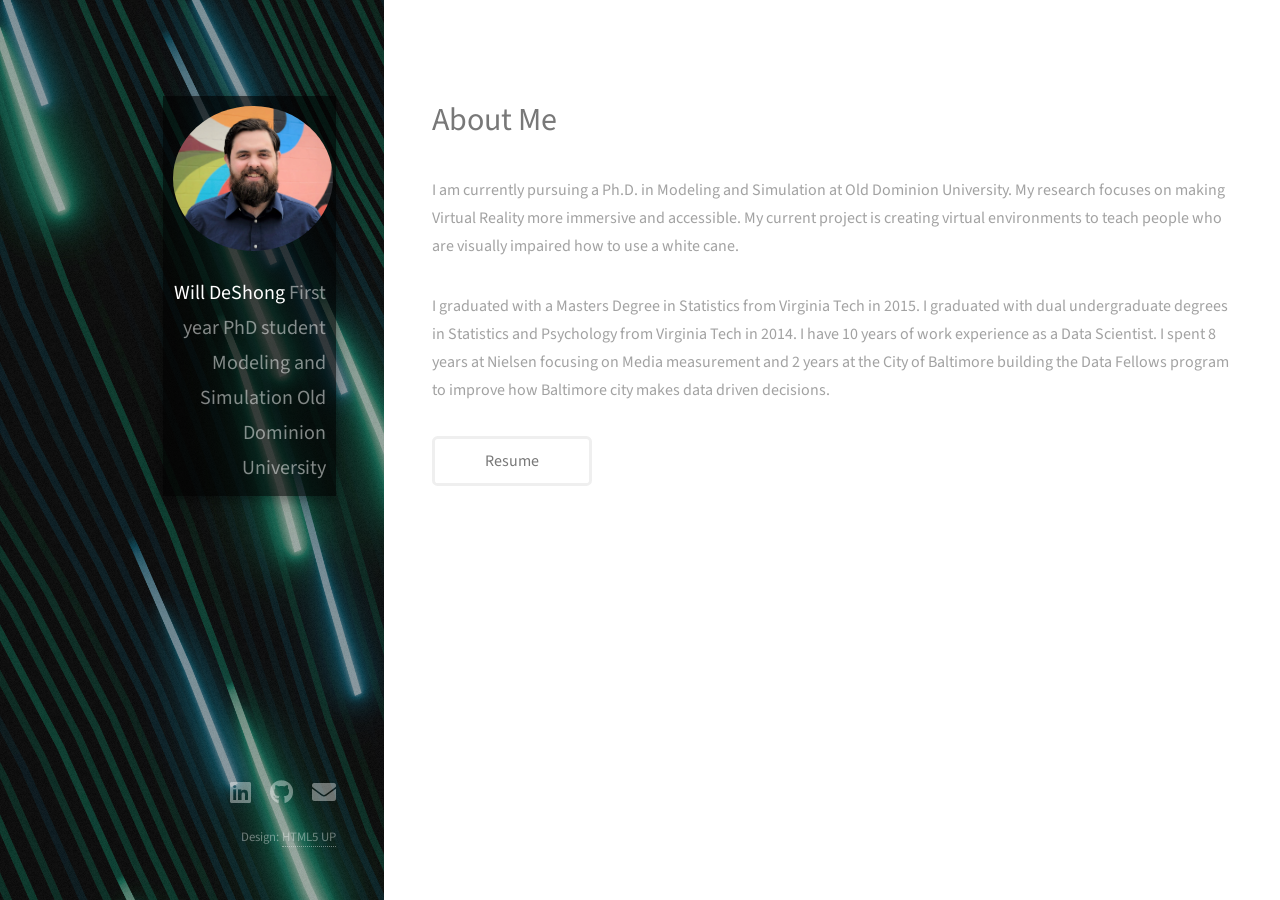
==== index.html @ 3a9fc695 "Add files via upload Initial commit" ====
<!DOCTYPE HTML>
<!--
	Strata by HTML5 UP
	html5up.net | @ajlkn
	Free for personal and commercial use under the CCA 3.0 license (html5up.net/license)
-->
<html>
	<head>
		<title>Will DeShong Portfolio</title>
		<meta charset="utf-8" />
		<meta name="viewport" content="width=device-width, initial-scale=1, user-scalable=no" />
		<link rel="stylesheet" href="assets/css/main.css" />
	</head>
	<body class="is-preload">

		<!-- Header -->
			<header id="header">
				<div class="shaded-text-container">
					<a href="#" class="image avatar"><img src="images/will_prof_pic.jpg" alt="" /></a>
					<h1><strong>Will DeShong</strong> <br /> 
						First year PhD student <br />
						Modeling and Simulation <br />
						Old Dominion University</h1>
				</div>
			</header>

		<!-- Main -->
			<div id="main">

				<!-- One -->
					<section id="one">
						<header class="major">
							<h2>About Me</h2>
						</header>
						<p>I am currently pursuing a Ph.D. in Modeling and Simulation at Old Dominion University. My research focuses on making Virtual Reality more immersive and accessible. My current project is creating virtual environments to teach people who are visually impaired how to use a white cane. </p>
						<p>I graduated with a Masters Degree in Statistics from Virginia Tech in 2015. I graduated with dual undergraduate degrees in Statistics and Psychology from Virginia Tech in 2014. I have 10 years of work experience as a Data Scientist. I spent 8 years at Nielsen focusing on Media measurement and 2 years at the City of Baltimore building the Data Fellows program to improve how Baltimore city makes data driven decisions.</p>
						<ul class="actions">
							<li><a href="#" class="button">Resume</a></li>
						</ul>
					</section>

				<!-- Two -->
					<!-- 
						<section id="two">
							<h2>Recent Work</h2>
							<div class="row">
								<article class="col-6 col-12-xsmall work-item">
									<a href="images/fulls/01.jpg" class="image fit thumb"><img src="images/thumbs/01.jpg" alt="" /></a>
									<h3>Magna sed consequat tempus</h3>
									<p>Lorem ipsum dolor sit amet nisl sed nullam feugiat.</p>
								</article>
								<article class="col-6 col-12-xsmall work-item">
									<a href="images/fulls/02.jpg" class="image fit thumb"><img src="images/thumbs/02.jpg" alt="" /></a>
									<h3>Ultricies lacinia interdum</h3>
									<p>Lorem ipsum dolor sit amet nisl sed nullam feugiat.</p>
								</article>
								<article class="col-6 col-12-xsmall work-item">
									<a href="images/fulls/03.jpg" class="image fit thumb"><img src="images/thumbs/03.jpg" alt="" /></a>
									<h3>Tortor metus commodo</h3>
									<p>Lorem ipsum dolor sit amet nisl sed nullam feugiat.</p>
								</article>
								<article class="col-6 col-12-xsmall work-item">
									<a href="images/fulls/04.jpg" class="image fit thumb"><img src="images/thumbs/04.jpg" alt="" /></a>
									<h3>Quam neque phasellus</h3>
									<p>Lorem ipsum dolor sit amet nisl sed nullam feugiat.</p>
								</article>
								<article class="col-6 col-12-xsmall work-item">
									<a href="images/fulls/05.jpg" class="image fit thumb"><img src="images/thumbs/05.jpg" alt="" /></a>
									<h3>Nunc enim commodo aliquet</h3>
									<p>Lorem ipsum dolor sit amet nisl sed nullam feugiat.</p>
								</article>
								<article class="col-6 col-12-xsmall work-item">
									<a href="images/fulls/06.jpg" class="image fit thumb"><img src="images/thumbs/06.jpg" alt="" /></a>
									<h3>Risus ornare lacinia</h3>
									<p>Lorem ipsum dolor sit amet nisl sed nullam feugiat.</p>
								</article>
							</div>
							<ul class="actions">
								<li><a href="#" class="button">Full Portfolio</a></li>
							</ul>
						</section>

					-->

				<!-- Four -->
				<!--
					<section id="four">
						<h2>Elements</h2>

						<section>
							<h4>Text</h4>
							<p>This is <b>bold</b> and this is <strong>strong</strong>. This is <i>italic</i> and this is <em>emphasized</em>.
							This is <sup>superscript</sup> text and this is <sub>subscript</sub> text.
							This is <u>underlined</u> and this is code: <code>for (;;) { ... }</code>. Finally, <a href="#">this is a link</a>.</p>
							<hr />
							<header>
								<h4>Heading with a Subtitle</h4>
								<p>Lorem ipsum dolor sit amet nullam id egestas urna aliquam</p>
							</header>
							<p>Nunc lacinia ante nunc ac lobortis. Interdum adipiscing gravida odio porttitor sem non mi integer non faucibus ornare mi ut ante amet placerat aliquet. Volutpat eu sed ante lacinia sapien lorem accumsan varius montes viverra nibh in adipiscing blandit tempus accumsan.</p>
							<header>
								<h5>Heading with a Subtitle</h5>
								<p>Lorem ipsum dolor sit amet nullam id egestas urna aliquam</p>
							</header>
							<p>Nunc lacinia ante nunc ac lobortis. Interdum adipiscing gravida odio porttitor sem non mi integer non faucibus ornare mi ut ante amet placerat aliquet. Volutpat eu sed ante lacinia sapien lorem accumsan varius montes viverra nibh in adipiscing blandit tempus accumsan.</p>
							<hr />
							<h2>Heading Level 2</h2>
							<h3>Heading Level 3</h3>
							<h4>Heading Level 4</h4>
							<h5>Heading Level 5</h5>
							<h6>Heading Level 6</h6>
							<hr />
							<h5>Blockquote</h5>
							<blockquote>Fringilla nisl. Donec accumsan interdum nisi, quis tincidunt felis sagittis eget tempus euismod. Vestibulum ante ipsum primis in faucibus vestibulum. Blandit adipiscing eu felis iaculis volutpat ac adipiscing accumsan faucibus. Vestibulum ante ipsum primis in faucibus lorem ipsum dolor sit amet nullam adipiscing eu felis.</blockquote>
							<h5>Preformatted</h5>
							<pre><code>i = 0;
							
while (!deck.isInOrder()) {
print 'Iteration ' + i;
deck.shuffle();
i++;
}

print 'It took ' + i + ' iterations to sort the deck.';</code></pre>
						</section>

						<section>
							<h4>Lists</h4>
							<div class="row">
								<div class="col-6 col-12-xsmall">
									<h5>Unordered</h5>
									<ul>
										<li>Dolor pulvinar etiam magna etiam.</li>
										<li>Sagittis adipiscing lorem eleifend.</li>
										<li>Felis enim feugiat dolore viverra.</li>
									</ul>
									<h5>Alternate</h5>
									<ul class="alt">
										<li>Dolor pulvinar etiam magna etiam.</li>
										<li>Sagittis adipiscing lorem eleifend.</li>
										<li>Felis enim feugiat dolore viverra.</li>
									</ul>
								</div>
								<div class="col-6 col-12-xsmall">
									<h5>Ordered</h5>
									<ol>
										<li>Dolor pulvinar etiam magna etiam.</li>
										<li>Etiam vel felis at lorem sed viverra.</li>
										<li>Felis enim feugiat dolore viverra.</li>
										<li>Dolor pulvinar etiam magna etiam.</li>
										<li>Etiam vel felis at lorem sed viverra.</li>
										<li>Felis enim feugiat dolore viverra.</li>
									</ol>
									<h5>Icons</h5>
									<ul class="icons">
										<li><a href="#" class="icon brands fa-twitter"><span class="label">Twitter</span></a></li>
										<li><a href="#" class="icon brands fa-facebook-f"><span class="label">Facebook</span></a></li>
										<li><a href="#" class="icon brands fa-instagram"><span class="label">Instagram</span></a></li>
										<li><a href="#" class="icon brands fa-github"><span class="label">Github</span></a></li>
										<li><a href="#" class="icon brands fa-dribbble"><span class="label">Dribbble</span></a></li>
										<li><a href="#" class="icon brands fa-tumblr"><span class="label">Tumblr</span></a></li>
									</ul>
								</div>
							</div>
							<h5>Actions</h5>
							<ul class="actions">
								<li><a href="#" class="button primary">Default</a></li>
								<li><a href="#" class="button">Default</a></li>
							</ul>
							<ul class="actions small">
								<li><a href="#" class="button primary small">Small</a></li>
								<li><a href="#" class="button small">Small</a></li>
							</ul>
							<div class="row">
								<div class="col-6 col-12-small">
									<ul class="actions stacked">
										<li><a href="#" class="button primary">Default</a></li>
										<li><a href="#" class="button">Default</a></li>
									</ul>
								</div>
								<div class="col-6 col-12-small">
									<ul class="actions stacked">
										<li><a href="#" class="button primary small">Small</a></li>
										<li><a href="#" class="button small">Small</a></li>
									</ul>
								</div>
								<div class="col-6 col-12-small">
									<ul class="actions stacked">
										<li><a href="#" class="button primary fit">Default</a></li>
										<li><a href="#" class="button fit">Default</a></li>
									</ul>
								</div>
								<div class="col-6 col-12-small">
									<ul class="actions stacked">
										<li><a href="#" class="button primary small fit">Small</a></li>
										<li><a href="#" class="button small fit">Small</a></li>
									</ul>
								</div>
							</div>
						</section>

						<section>
							<h4>Table</h4>
							<h5>Default</h5>
							<div class="table-wrapper">
								<table>
									<thead>
										<tr>
											<th>Name</th>
											<th>Description</th>
											<th>Price</th>
										</tr>
									</thead>
									<tbody>
										<tr>
											<td>Item One</td>
											<td>Ante turpis integer aliquet porttitor.</td>
											<td>29.99</td>
										</tr>
										<tr>
											<td>Item Two</td>
											<td>Vis ac commodo adipiscing arcu aliquet.</td>
											<td>19.99</td>
										</tr>
										<tr>
											<td>Item Three</td>
											<td> Morbi faucibus arcu accumsan lorem.</td>
											<td>29.99</td>
										</tr>
										<tr>
											<td>Item Four</td>
											<td>Vitae integer tempus condimentum.</td>
											<td>19.99</td>
										</tr>
										<tr>
											<td>Item Five</td>
											<td>Ante turpis integer aliquet porttitor.</td>
											<td>29.99</td>
										</tr>
									</tbody>
									<tfoot>
										<tr>
											<td colspan="2"></td>
											<td>100.00</td>
										</tr>
									</tfoot>
								</table>
							</div>

							<h5>Alternate</h5>
							<div class="table-wrapper">
								<table class="alt">
									<thead>
										<tr>
											<th>Name</th>
											<th>Description</th>
											<th>Price</th>
										</tr>
									</thead>
									<tbody>
										<tr>
											<td>Item One</td>
											<td>Ante turpis integer aliquet porttitor.</td>
											<td>29.99</td>
										</tr>
										<tr>
											<td>Item Two</td>
											<td>Vis ac commodo adipiscing arcu aliquet.</td>
											<td>19.99</td>
										</tr>
										<tr>
											<td>Item Three</td>
											<td> Morbi faucibus arcu accumsan lorem.</td>
											<td>29.99</td>
										</tr>
										<tr>
											<td>Item Four</td>
											<td>Vitae integer tempus condimentum.</td>
											<td>19.99</td>
										</tr>
										<tr>
											<td>Item Five</td>
											<td>Ante turpis integer aliquet porttitor.</td>
											<td>29.99</td>
										</tr>
									</tbody>
									<tfoot>
										<tr>
											<td colspan="2"></td>
											<td>100.00</td>
										</tr>
									</tfoot>
								</table>
							</div>
						</section>

						<section>
							<h4>Buttons</h4>
							<ul class="actions">
								<li><a href="#" class="button primary">Primary</a></li>
								<li><a href="#" class="button">Default</a></li>
							</ul>
							<ul class="actions">
								<li><a href="#" class="button large">Large</a></li>
								<li><a href="#" class="button">Default</a></li>
								<li><a href="#" class="button small">Small</a></li>
							</ul>
							<ul class="actions fit">
								<li><a href="#" class="button primary fit">Fit</a></li>
								<li><a href="#" class="button fit">Fit</a></li>
							</ul>
							<ul class="actions fit small">
								<li><a href="#" class="button primary fit small">Fit + Small</a></li>
								<li><a href="#" class="button fit small">Fit + Small</a></li>
							</ul>
							<ul class="actions">
								<li><a href="#" class="button primary icon solid fa-download">Icon</a></li>
								<li><a href="#" class="button icon solid fa-download">Icon</a></li>
							</ul>
							<ul class="actions">
								<li><span class="button primary disabled">Primary</span></li>
								<li><span class="button disabled">Default</span></li>
							</ul>
						</section>

						<section>
							<h4>Form</h4>
							<form method="post" action="#">
								<div class="row gtr-uniform gtr-50">
									<div class="col-6 col-12-xsmall">
										<input type="text" name="demo-name" id="demo-name" value="" placeholder="Name" />
									</div>
									<div class="col-6 col-12-xsmall">
										<input type="email" name="demo-email" id="demo-email" value="" placeholder="Email" />
									</div>
									<div class="col-12">
										<select name="demo-category" id="demo-category">
											<option value="">- Category -</option>
											<option value="1">Manufacturing</option>
											<option value="1">Shipping</option>
											<option value="1">Administration</option>
											<option value="1">Human Resources</option>
										</select>
									</div>
									<div class="col-4 col-12-small">
										<input type="radio" id="demo-priority-low" name="demo-priority" checked>
										<label for="demo-priority-low">Low Priority</label>
									</div>
									<div class="col-4 col-12-small">
										<input type="radio" id="demo-priority-normal" name="demo-priority">
										<label for="demo-priority-normal">Normal Priority</label>
									</div>
									<div class="col-4 col-12-small">
										<input type="radio" id="demo-priority-high" name="demo-priority">
										<label for="demo-priority-high">High Priority</label>
									</div>
									<div class="col-6 col-12-small">
										<input type="checkbox" id="demo-copy" name="demo-copy">
										<label for="demo-copy">Email me a copy of this message</label>
									</div>
									<div class="col-6 col-12-small">
										<input type="checkbox" id="demo-human" name="demo-human" checked>
										<label for="demo-human">I am a human and not a robot</label>
									</div>
									<div class="col-12">
										<textarea name="demo-message" id="demo-message" placeholder="Enter your message" rows="6"></textarea>
									</div>
									<div class="col-12">
										<ul class="actions">
											<li><input type="submit" value="Send Message" class="primary" /></li>
											<li><input type="reset" value="Reset" /></li>
										</ul>
									</div>
								</div>
							</form>
						</section>

						<section>
							<h4>Image</h4>
							<h5>Fit</h5>
							<div class="box alt">
								<div class="row gtr-50 gtr-uniform">
									<div class="col-12"><span class="image fit"><img src="images/fulls/05.jpg" alt="" /></span></div>
									<div class="col-4"><span class="image fit"><img src="images/thumbs/01.jpg" alt="" /></span></div>
									<div class="col-4"><span class="image fit"><img src="images/thumbs/02.jpg" alt="" /></span></div>
									<div class="col-4"><span class="image fit"><img src="images/thumbs/03.jpg" alt="" /></span></div>
									<div class="col-4"><span class="image fit"><img src="images/thumbs/04.jpg" alt="" /></span></div>
									<div class="col-4"><span class="image fit"><img src="images/thumbs/05.jpg" alt="" /></span></div>
									<div class="col-4"><span class="image fit"><img src="images/thumbs/06.jpg" alt="" /></span></div>
									<div class="col-4"><span class="image fit"><img src="images/thumbs/03.jpg" alt="" /></span></div>
									<div class="col-4"><span class="image fit"><img src="images/thumbs/02.jpg" alt="" /></span></div>
									<div class="col-4"><span class="image fit"><img src="images/thumbs/01.jpg" alt="" /></span></div>
								</div>
							</div>
							<h5>Left &amp; Right</h5>
							<p><span class="image left"><img src="images/avatar.jpg" alt="" /></span>Fringilla nisl. Donec accumsan interdum nisi, quis tincidunt felis sagittis eget. tempus euismod. Vestibulum ante ipsum primis in faucibus vestibulum. Blandit adipiscing eu felis iaculis volutpat ac adipiscing accumsan eu faucibus. Integer ac pellentesque praesent tincidunt felis sagittis eget. tempus euismod. Vestibulum ante ipsum primis in faucibus vestibulum. Blandit adipiscing eu felis iaculis volutpat ac adipiscing accumsan eu faucibus. Integer ac pellentesque praesent. Donec accumsan interdum nisi, quis tincidunt felis sagittis eget. tempus euismod. Vestibulum ante ipsum primis in faucibus vestibulum. Blandit adipiscing eu felis iaculis volutpat ac adipiscing accumsan eu faucibus. Integer ac pellentesque praesent tincidunt felis sagittis eget. tempus euismod. Vestibulum ante ipsum primis in faucibus vestibulum. Blandit adipiscing eu felis iaculis volutpat ac adipiscing accumsan eu faucibus. Integer ac pellentesque praesent.</p>
							<p><span class="image right"><img src="images/avatar.jpg" alt="" /></span>Fringilla nisl. Donec accumsan interdum nisi, quis tincidunt felis sagittis eget. tempus euismod. Vestibulum ante ipsum primis in faucibus vestibulum. Blandit adipiscing eu felis iaculis volutpat ac adipiscing accumsan eu faucibus. Integer ac pellentesque praesent tincidunt felis sagittis eget. tempus euismod. Vestibulum ante ipsum primis in faucibus vestibulum. Blandit adipiscing eu felis iaculis volutpat ac adipiscing accumsan eu faucibus. Integer ac pellentesque praesent. Donec accumsan interdum nisi, quis tincidunt felis sagittis eget. tempus euismod. Vestibulum ante ipsum primis in faucibus vestibulum. Blandit adipiscing eu felis iaculis volutpat ac adipiscing accumsan eu faucibus. Integer ac pellentesque praesent tincidunt felis sagittis eget. tempus euismod. Vestibulum ante ipsum primis in faucibus vestibulum. Blandit adipiscing eu felis iaculis volutpat ac adipiscing accumsan eu faucibus. Integer ac pellentesque praesent.</p>
						</section>

					</section>
				-->

			</div>

		<!-- Footer -->
			<footer id="footer">
				<div class="inner">
					<ul class="icons">
						<li><a href="https://www.linkedin.com/in/wdeshong/" class="icon brands fa-linkedin"><span class="label">Twitter</span></a></li>
						<li><a href="https://github.com/wdeshong522" class="icon brands fa-github"><span class="label">Github</span></a></li>
						<li><a href="mailto:wdesh001@odu.edu" class="icon solid fa-envelope"><span class="label">Email</span></a></li>
					</ul>
					<ul class="copyright">
						<li>Design: <a href="http://html5up.net">HTML5 UP</a></li>
					</ul>
				</div>
			</footer>

		<!-- Scripts -->
			<script src="assets/js/jquery.min.js"></script>
			<script src="assets/js/jquery.poptrox.min.js"></script>
			<script src="assets/js/browser.min.js"></script>
			<script src="assets/js/breakpoints.min.js"></script>
			<script src="assets/js/util.js"></script>
			<script src="assets/js/main.js"></script>

	</body>
</html>
---- assets/css/main.css ----
@import url("fontawesome-all.min.css");
@import url("https://fonts.googleapis.com/css?family=Source+Sans+Pro:400,400italic");

/*
	Strata by HTML5 UP
	html5up.net | @ajlkn
	Free for personal and commercial use under the CCA 3.0 license (html5up.net/license)
*/

html, body, div, span, applet, object,
iframe, h1, h2, h3, h4, h5, h6, p, blockquote,
pre, a, abbr, acronym, address, big, cite,
code, del, dfn, em, img, ins, kbd, q, s, samp,
small, strike, strong, sub, sup, tt, var, b,
u, i, center, dl, dt, dd, ol, ul, li, fieldset,
form, label, legend, table, caption, tbody,
tfoot, thead, tr, th, td, article, aside,
canvas, details, embed, figure, figcaption,
footer, header, hgroup, menu, nav, output, ruby,
section, summary, time, mark, audio, video {
	margin: 0;
	padding: 0;
	border: 0;
	font-size: 100%;
	font: inherit;
	vertical-align: baseline;}

article, aside, details, figcaption, figure,
footer, header, hgroup, menu, nav, section {
	display: block;}

body {
	line-height: 1;
}

ol, ul {
	list-style: none;
}

blockquote, q {
	quotes: none;
}

	blockquote:before, blockquote:after, q:before, q:after {
		content: '';
		content: none;
	}

table {
	border-collapse: collapse;
	border-spacing: 0;
}

body {
	-webkit-text-size-adjust: none;
}

mark {
	background-color: transparent;
	color: inherit;
}

input::-moz-focus-inner {
	border: 0;
	padding: 0;
}

input, select, textarea {
	-moz-appearance: none;
	-webkit-appearance: none;
	-ms-appearance: none;
	appearance: none;
}

/* Basic */

	html {
		box-sizing: border-box;
	}

	*, *:before, *:after {
		box-sizing: inherit;
	}

	body {
		background: #fff;
	}

		body.is-preload *, body.is-preload *:before, body.is-preload *:after {
			-moz-animation: none !important;
			-webkit-animation: none !important;
			-ms-animation: none !important;
			animation: none !important;
			-moz-transition: none !important;
			-webkit-transition: none !important;
			-ms-transition: none !important;
			transition: none !important;
		}

	body, input, select, textarea {
		color: #a2a2a2;
		font-family: "Source Sans Pro", Helvetica, sans-serif;
		font-size: 16pt;
		font-weight: 400;
		line-height: 1.75em;
	}

	a {
		-moz-transition: color 0.2s ease-in-out, border-color 0.2s ease-in-out;
		-webkit-transition: color 0.2s ease-in-out, border-color 0.2s ease-in-out;
		-ms-transition: color 0.2s ease-in-out, border-color 0.2s ease-in-out;
		transition: color 0.2s ease-in-out, border-color 0.2s ease-in-out;
		border-bottom: dotted 1px;
		color: #49bf9d;
		text-decoration: none;
	}

		a:hover {
			border-bottom-color: transparent;
			color: #49bf9d !important;
			text-decoration: none;
		}

	strong, b {
		color: #787878;
		font-weight: 400;
	}

	em, i {
		font-style: italic;
	}

	p {
		margin: 0 0 2em 0;
	}

	h1, h2, h3, h4, h5, h6 {
		color: #787878;
		font-weight: 400;
		line-height: 1em;
		margin: 0 0 1em 0;
	}

		h1 a, h2 a, h3 a, h4 a, h5 a, h6 a {
			color: inherit;
			text-decoration: none;
		}

	h1 {
		font-size: 2em;
		line-height: 1.5em;
	}

	h2 {
		font-size: 1.5em;
		line-height: 1.5em;
	}

	h3 {
		font-size: 1.25em;
		line-height: 1.5em;
	}

	h4 {
		font-size: 1.1em;
		line-height: 1.5em;
	}

	h5 {
		font-size: 0.9em;
		line-height: 1.5em;
	}

	h6 {
		font-size: 0.7em;
		line-height: 1.5em;
	}

	sub {
		font-size: 0.8em;
		position: relative;
		top: 0.5em;
	}

	sup {
		font-size: 0.8em;
		position: relative;
		top: -0.5em;
	}

	hr {
		border: 0;
		border-bottom: solid 2px #efefef;
		margin: 2em 0;
	}

		hr.major {
			margin: 3em 0;
		}

	blockquote {
		border-left: solid 6px #efefef;
		font-style: italic;
		margin: 0 0 2em 0;
		padding: 0.5em 0 0.5em 1.5em;
	}

	code {
		background: #f7f7f7;
		border-radius: 0.35em;
		border: solid 2px #efefef;
		font-family: "Courier New", monospace;
		font-size: 0.9em;
		margin: 0 0.25em;
		padding: 0.25em 0.65em;
	}

	pre {
		-webkit-overflow-scrolling: touch;
		font-family: "Courier New", monospace;
		font-size: 0.9em;
		margin: 0 0 2em 0;
	}

		pre code {
			display: block;
			line-height: 1.75em;
			padding: 1em 1.5em;
			overflow-x: auto;
		}

	.align-left {
		text-align: left;
	}

	.align-center {
		text-align: center;
	}

	.align-right {
		text-align: right;
	}

/* Container */

	.container {
		margin: 0 auto;
		max-width: calc(100% - 4em);
		width: 100%;
	}

		.container.xsmall {
			width: 25%;
		}

		.container.small {
			width: 50%;
		}

		.container.medium {
			width: 75%;
		}

		.container.large {
			width: 125%;
		}

		.container.xlarge {
			width: 150%;
		}

		.container.max {
			width: 100%;
		}

		@media screen and (max-width: 980px) {

			.container {
				width: 100% !important;
				max-width: 100% !important;
			}

		}

		@media screen and (max-width: 480px) {

			.container {
				max-width: calc(100% - 3em);
			}

		}

/* Row */

	.row {
		display: flex;
		flex-wrap: wrap;
		box-sizing: border-box;
		align-items: stretch;
	}

		.row > * {
			box-sizing: border-box;
		}

		.row.gtr-uniform > * > :last-child {
			margin-bottom: 0;
		}

		.row.aln-left {
			justify-content: flex-start;
		}

		.row.aln-center {
			justify-content: center;
		}

		.row.aln-right {
			justify-content: flex-end;
		}

		.row.aln-top {
			align-items: flex-start;
		}

		.row.aln-middle {
			align-items: center;
		}

		.row.aln-bottom {
			align-items: flex-end;
		}

		.row > .imp {
			order: -1;
		}

		.row > .col-1 {
			width: 8.33333%;
		}

		.row > .off-1 {
			margin-left: 8.33333%;
		}

		.row > .col-2 {
			width: 16.66667%;
		}

		.row > .off-2 {
			margin-left: 16.66667%;
		}

		.row > .col-3 {
			width: 25%;
		}

		.row > .off-3 {
			margin-left: 25%;
		}

		.row > .col-4 {
			width: 33.33333%;
		}

		.row > .off-4 {
			margin-left: 33.33333%;
		}

		.row > .col-5 {
			width: 41.66667%;
		}

		.row > .off-5 {
			margin-left: 41.66667%;
		}

		.row > .col-6 {
			width: 50%;
		}

		.row > .off-6 {
			margin-left: 50%;
		}

		.row > .col-7 {
			width: 58.33333%;
		}

		.row > .off-7 {
			margin-left: 58.33333%;
		}

		.row > .col-8 {
			width: 66.66667%;
		}

		.row > .off-8 {
			margin-left: 66.66667%;
		}

		.row > .col-9 {
			width: 75%;
		}

		.row > .off-9 {
			margin-left: 75%;
		}

		.row > .col-10 {
			width: 83.33333%;
		}

		.row > .off-10 {
			margin-left: 83.33333%;
		}

		.row > .col-11 {
			width: 91.66667%;
		}

		.row > .off-11 {
			margin-left: 91.66667%;
		}

		.row > .col-12 {
			width: 100%;
		}

		.row > .off-12 {
			margin-left: 100%;
		}

		.row.gtr-0 {
			margin-top: 0;
			margin-left: 0em;
		}

			.row.gtr-0 > * {
				padding: 0 0 0 0em;
			}

			.row.gtr-0.gtr-uniform {
				margin-top: 0em;
			}

				.row.gtr-0.gtr-uniform > * {
					padding-top: 0em;
				}

		.row.gtr-25 {
			margin-top: 0;
			margin-left: -0.625em;
		}

			.row.gtr-25 > * {
				padding: 0 0 0 0.625em;
			}

			.row.gtr-25.gtr-uniform {
				margin-top: -0.625em;
			}

				.row.gtr-25.gtr-uniform > * {
					padding-top: 0.625em;
				}

		.row.gtr-50 {
			margin-top: 0;
			margin-left: -1.25em;
		}

			.row.gtr-50 > * {
				padding: 0 0 0 1.25em;
			}

			.row.gtr-50.gtr-uniform {
				margin-top: -1.25em;
			}

				.row.gtr-50.gtr-uniform > * {
					padding-top: 1.25em;
				}

		.row {
			margin-top: 0;
			margin-left: -2.5em;
		}

			.row > * {
				padding: 0 0 0 2.5em;
			}

			.row.gtr-uniform {
				margin-top: -2.5em;
			}

				.row.gtr-uniform > * {
					padding-top: 2.5em;
				}

		.row.gtr-150 {
			margin-top: 0;
			margin-left: -3.75em;
		}

			.row.gtr-150 > * {
				padding: 0 0 0 3.75em;
			}

			.row.gtr-150.gtr-uniform {
				margin-top: -3.75em;
			}

				.row.gtr-150.gtr-uniform > * {
					padding-top: 3.75em;
				}

		.row.gtr-200 {
			margin-top: 0;
			margin-left: -5em;
		}

			.row.gtr-200 > * {
				padding: 0 0 0 5em;
			}

			.row.gtr-200.gtr-uniform {
				margin-top: -5em;
			}

				.row.gtr-200.gtr-uniform > * {
					padding-top: 5em;
				}

		@media screen and (max-width: 1800px) {

			.row {
				display: flex;
				flex-wrap: wrap;
				box-sizing: border-box;
				align-items: stretch;
			}

				.row > * {
					box-sizing: border-box;
				}

				.row.gtr-uniform > * > :last-child {
					margin-bottom: 0;
				}

				.row.aln-left {
					justify-content: flex-start;
				}

				.row.aln-center {
					justify-content: center;
				}

				.row.aln-right {
					justify-content: flex-end;
				}

				.row.aln-top {
					align-items: flex-start;
				}

				.row.aln-middle {
					align-items: center;
				}

				.row.aln-bottom {
					align-items: flex-end;
				}

				.row > .imp-xlarge {
					order: -1;
				}

				.row > .col-1-xlarge {
					width: 8.33333%;
				}

				.row > .off-1-xlarge {
					margin-left: 8.33333%;
				}

				.row > .col-2-xlarge {
					width: 16.66667%;
				}

				.row > .off-2-xlarge {
					margin-left: 16.66667%;
				}

				.row > .col-3-xlarge {
					width: 25%;
				}

				.row > .off-3-xlarge {
					margin-left: 25%;
				}

				.row > .col-4-xlarge {
					width: 33.33333%;
				}

				.row > .off-4-xlarge {
					margin-left: 33.33333%;
				}

				.row > .col-5-xlarge {
					width: 41.66667%;
				}

				.row > .off-5-xlarge {
					margin-left: 41.66667%;
				}

				.row > .col-6-xlarge {
					width: 50%;
				}

				.row > .off-6-xlarge {
					margin-left: 50%;
				}

				.row > .col-7-xlarge {
					width: 58.33333%;
				}

				.row > .off-7-xlarge {
					margin-left: 58.33333%;
				}

				.row > .col-8-xlarge {
					width: 66.66667%;
				}

				.row > .off-8-xlarge {
					margin-left: 66.66667%;
				}

				.row > .col-9-xlarge {
					width: 75%;
				}

				.row > .off-9-xlarge {
					margin-left: 75%;
				}

				.row > .col-10-xlarge {
					width: 83.33333%;
				}

				.row > .off-10-xlarge {
					margin-left: 83.33333%;
				}

				.row > .col-11-xlarge {
					width: 91.66667%;
				}

				.row > .off-11-xlarge {
					margin-left: 91.66667%;
				}

				.row > .col-12-xlarge {
					width: 100%;
				}

				.row > .off-12-xlarge {
					margin-left: 100%;
				}

				.row.gtr-0 {
					margin-top: 0;
					margin-left: 0em;
				}

					.row.gtr-0 > * {
						padding: 0 0 0 0em;
					}

					.row.gtr-0.gtr-uniform {
						margin-top: 0em;
					}

						.row.gtr-0.gtr-uniform > * {
							padding-top: 0em;
						}

				.row.gtr-25 {
					margin-top: 0;
					margin-left: -0.625em;
				}

					.row.gtr-25 > * {
						padding: 0 0 0 0.625em;
					}

					.row.gtr-25.gtr-uniform {
						margin-top: -0.625em;
					}

						.row.gtr-25.gtr-uniform > * {
							padding-top: 0.625em;
						}

				.row.gtr-50 {
					margin-top: 0;
					margin-left: -1.25em;
				}

					.row.gtr-50 > * {
						padding: 0 0 0 1.25em;
					}

					.row.gtr-50.gtr-uniform {
						margin-top: -1.25em;
					}

						.row.gtr-50.gtr-uniform > * {
							padding-top: 1.25em;
						}

				.row {
					margin-top: 0;
					margin-left: -2.5em;
				}

					.row > * {
						padding: 0 0 0 2.5em;
					}

					.row.gtr-uniform {
						margin-top: -2.5em;
					}

						.row.gtr-uniform > * {
							padding-top: 2.5em;
						}

				.row.gtr-150 {
					margin-top: 0;
					margin-left: -3.75em;
				}

					.row.gtr-150 > * {
						padding: 0 0 0 3.75em;
					}

					.row.gtr-150.gtr-uniform {
						margin-top: -3.75em;
					}

						.row.gtr-150.gtr-uniform > * {
							padding-top: 3.75em;
						}

				.row.gtr-200 {
					margin-top: 0;
					margin-left: -5em;
				}

					.row.gtr-200 > * {
						padding: 0 0 0 5em;
					}

					.row.gtr-200.gtr-uniform {
						margin-top: -5em;
					}

						.row.gtr-200.gtr-uniform > * {
							padding-top: 5em;
						}

		}

		@media screen and (max-width: 1280px) {

			.row {
				display: flex;
				flex-wrap: wrap;
				box-sizing: border-box;
				align-items: stretch;
			}

				.row > * {
					box-sizing: border-box;
				}

				.row.gtr-uniform > * > :last-child {
					margin-bottom: 0;
				}

				.row.aln-left {
					justify-content: flex-start;
				}

				.row.aln-center {
					justify-content: center;
				}

				.row.aln-right {
					justify-content: flex-end;
				}

				.row.aln-top {
					align-items: flex-start;
				}

				.row.aln-middle {
					align-items: center;
				}

				.row.aln-bottom {
					align-items: flex-end;
				}

				.row > .imp-large {
					order: -1;
				}

				.row > .col-1-large {
					width: 8.33333%;
				}

				.row > .off-1-large {
					margin-left: 8.33333%;
				}

				.row > .col-2-large {
					width: 16.66667%;
				}

				.row > .off-2-large {
					margin-left: 16.66667%;
				}

				.row > .col-3-large {
					width: 25%;
				}

				.row > .off-3-large {
					margin-left: 25%;
				}

				.row > .col-4-large {
					width: 33.33333%;
				}

				.row > .off-4-large {
					margin-left: 33.33333%;
				}

				.row > .col-5-large {
					width: 41.66667%;
				}

				.row > .off-5-large {
					margin-left: 41.66667%;
				}

				.row > .col-6-large {
					width: 50%;
				}

				.row > .off-6-large {
					margin-left: 50%;
				}

				.row > .col-7-large {
					width: 58.33333%;
				}

				.row > .off-7-large {
					margin-left: 58.33333%;
				}

				.row > .col-8-large {
					width: 66.66667%;
				}

				.row > .off-8-large {
					margin-left: 66.66667%;
				}

				.row > .col-9-large {
					width: 75%;
				}

				.row > .off-9-large {
					margin-left: 75%;
				}

				.row > .col-10-large {
					width: 83.33333%;
				}

				.row > .off-10-large {
					margin-left: 83.33333%;
				}

				.row > .col-11-large {
					width: 91.66667%;
				}

				.row > .off-11-large {
					margin-left: 91.66667%;
				}

				.row > .col-12-large {
					width: 100%;
				}

				.row > .off-12-large {
					margin-left: 100%;
				}

				.row.gtr-0 {
					margin-top: 0;
					margin-left: 0em;
				}

					.row.gtr-0 > * {
						padding: 0 0 0 0em;
					}

					.row.gtr-0.gtr-uniform {
						margin-top: 0em;
					}

						.row.gtr-0.gtr-uniform > * {
							padding-top: 0em;
						}

				.row.gtr-25 {
					margin-top: 0;
					margin-left: -0.5em;
				}

					.row.gtr-25 > * {
						padding: 0 0 0 0.5em;
					}

					.row.gtr-25.gtr-uniform {
						margin-top: -0.5em;
					}

						.row.gtr-25.gtr-uniform > * {
							padding-top: 0.5em;
						}

				.row.gtr-50 {
					margin-top: 0;
					margin-left: -1em;
				}

					.row.gtr-50 > * {
						padding: 0 0 0 1em;
					}

					.row.gtr-50.gtr-uniform {
						margin-top: -1em;
					}

						.row.gtr-50.gtr-uniform > * {
							padding-top: 1em;
						}

				.row {
					margin-top: 0;
					margin-left: -2em;
				}

					.row > * {
						padding: 0 0 0 2em;
					}

					.row.gtr-uniform {
						margin-top: -2em;
					}

						.row.gtr-uniform > * {
							padding-top: 2em;
						}

				.row.gtr-150 {
					margin-top: 0;
					margin-left: -3em;
				}

					.row.gtr-150 > * {
						padding: 0 0 0 3em;
					}

					.row.gtr-150.gtr-uniform {
						margin-top: -3em;
					}

						.row.gtr-150.gtr-uniform > * {
							padding-top: 3em;
						}

				.row.gtr-200 {
					margin-top: 0;
					margin-left: -4em;
				}

					.row.gtr-200 > * {
						padding: 0 0 0 4em;
					}

					.row.gtr-200.gtr-uniform {
						margin-top: -4em;
					}

						.row.gtr-200.gtr-uniform > * {
							padding-top: 4em;
						}

		}

		@media screen and (max-width: 980px) {

			.row {
				display: flex;
				flex-wrap: wrap;
				box-sizing: border-box;
				align-items: stretch;
			}

				.row > * {
					box-sizing: border-box;
				}

				.row.gtr-uniform > * > :last-child {
					margin-bottom: 0;
				}

				.row.aln-left {
					justify-content: flex-start;
				}

				.row.aln-center {
					justify-content: center;
				}

				.row.aln-right {
					justify-content: flex-end;
				}

				.row.aln-top {
					align-items: flex-start;
				}

				.row.aln-middle {
					align-items: center;
				}

				.row.aln-bottom {
					align-items: flex-end;
				}

				.row > .imp-medium {
					order: -1;
				}

				.row > .col-1-medium {
					width: 8.33333%;
				}

				.row > .off-1-medium {
					margin-left: 8.33333%;
				}

				.row > .col-2-medium {
					width: 16.66667%;
				}

				.row > .off-2-medium {
					margin-left: 16.66667%;
				}

				.row > .col-3-medium {
					width: 25%;
				}

				.row > .off-3-medium {
					margin-left: 25%;
				}

				.row > .col-4-medium {
					width: 33.33333%;
				}

				.row > .off-4-medium {
					margin-left: 33.33333%;
				}

				.row > .col-5-medium {
					width: 41.66667%;
				}

				.row > .off-5-medium {
					margin-left: 41.66667%;
				}

				.row > .col-6-medium {
					width: 50%;
				}

				.row > .off-6-medium {
					margin-left: 50%;
				}

				.row > .col-7-medium {
					width: 58.33333%;
				}

				.row > .off-7-medium {
					margin-left: 58.33333%;
				}

				.row > .col-8-medium {
					width: 66.66667%;
				}

				.row > .off-8-medium {
					margin-left: 66.66667%;
				}

				.row > .col-9-medium {
					width: 75%;
				}

				.row > .off-9-medium {
					margin-left: 75%;
				}

				.row > .col-10-medium {
					width: 83.33333%;
				}

				.row > .off-10-medium {
					margin-left: 83.33333%;
				}

				.row > .col-11-medium {
					width: 91.66667%;
				}

				.row > .off-11-medium {
					margin-left: 91.66667%;
				}

				.row > .col-12-medium {
					width: 100%;
				}

				.row > .off-12-medium {
					margin-left: 100%;
				}

				.row.gtr-0 {
					margin-top: 0;
					margin-left: 0em;
				}

					.row.gtr-0 > * {
						padding: 0 0 0 0em;
					}

					.row.gtr-0.gtr-uniform {
						margin-top: 0em;
					}

						.row.gtr-0.gtr-uniform > * {
							padding-top: 0em;
						}

				.row.gtr-25 {
					margin-top: 0;
					margin-left: -0.5em;
				}

					.row.gtr-25 > * {
						padding: 0 0 0 0.5em;
					}

					.row.gtr-25.gtr-uniform {
						margin-top: -0.5em;
					}

						.row.gtr-25.gtr-uniform > * {
							padding-top: 0.5em;
						}

				.row.gtr-50 {
					margin-top: 0;
					margin-left: -1em;
				}

					.row.gtr-50 > * {
						padding: 0 0 0 1em;
					}

					.row.gtr-50.gtr-uniform {
						margin-top: -1em;
					}

						.row.gtr-50.gtr-uniform > * {
							padding-top: 1em;
						}

				.row {
					margin-top: 0;
					margin-left: -2em;
				}

					.row > * {
						padding: 0 0 0 2em;
					}

					.row.gtr-uniform {
						margin-top: -2em;
					}

						.row.gtr-uniform > * {
							padding-top: 2em;
						}

				.row.gtr-150 {
					margin-top: 0;
					margin-left: -3em;
				}

					.row.gtr-150 > * {
						padding: 0 0 0 3em;
					}

					.row.gtr-150.gtr-uniform {
						margin-top: -3em;
					}

						.row.gtr-150.gtr-uniform > * {
							padding-top: 3em;
						}

				.row.gtr-200 {
					margin-top: 0;
					margin-left: -4em;
				}

					.row.gtr-200 > * {
						padding: 0 0 0 4em;
					}

					.row.gtr-200.gtr-uniform {
						margin-top: -4em;
					}

						.row.gtr-200.gtr-uniform > * {
							padding-top: 4em;
						}

		}

		@media screen and (max-width: 736px) {

			.row {
				display: flex;
				flex-wrap: wrap;
				box-sizing: border-box;
				align-items: stretch;
			}

				.row > * {
					box-sizing: border-box;
				}

				.row.gtr-uniform > * > :last-child {
					margin-bottom: 0;
				}

				.row.aln-left {
					justify-content: flex-start;
				}

				.row.aln-center {
					justify-content: center;
				}

				.row.aln-right {
					justify-content: flex-end;
				}

				.row.aln-top {
					align-items: flex-start;
				}

				.row.aln-middle {
					align-items: center;
				}

				.row.aln-bottom {
					align-items: flex-end;
				}

				.row > .imp-small {
					order: -1;
				}

				.row > .col-1-small {
					width: 8.33333%;
				}

				.row > .off-1-small {
					margin-left: 8.33333%;
				}

				.row > .col-2-small {
					width: 16.66667%;
				}

				.row > .off-2-small {
					margin-left: 16.66667%;
				}

				.row > .col-3-small {
					width: 25%;
				}

				.row > .off-3-small {
					margin-left: 25%;
				}

				.row > .col-4-small {
					width: 33.33333%;
				}

				.row > .off-4-small {
					margin-left: 33.33333%;
				}

				.row > .col-5-small {
					width: 41.66667%;
				}

				.row > .off-5-small {
					margin-left: 41.66667%;
				}

				.row > .col-6-small {
					width: 50%;
				}

				.row > .off-6-small {
					margin-left: 50%;
				}

				.row > .col-7-small {
					width: 58.33333%;
				}

				.row > .off-7-small {
					margin-left: 58.33333%;
				}

				.row > .col-8-small {
					width: 66.66667%;
				}

				.row > .off-8-small {
					margin-left: 66.66667%;
				}

				.row > .col-9-small {
					width: 75%;
				}

				.row > .off-9-small {
					margin-left: 75%;
				}

				.row > .col-10-small {
					width: 83.33333%;
				}

				.row > .off-10-small {
					margin-left: 83.33333%;
				}

				.row > .col-11-small {
					width: 91.66667%;
				}

				.row > .off-11-small {
					margin-left: 91.66667%;
				}

				.row > .col-12-small {
					width: 100%;
				}

				.row > .off-12-small {
					margin-left: 100%;
				}

				.row.gtr-0 {
					margin-top: 0;
					margin-left: 0em;
				}

					.row.gtr-0 > * {
						padding: 0 0 0 0em;
					}

					.row.gtr-0.gtr-uniform {
						margin-top: 0em;
					}

						.row.gtr-0.gtr-uniform > * {
							padding-top: 0em;
						}

				.row.gtr-25 {
					margin-top: 0;
					margin-left: -0.375em;
				}

					.row.gtr-25 > * {
						padding: 0 0 0 0.375em;
					}

					.row.gtr-25.gtr-uniform {
						margin-top: -0.375em;
					}

						.row.gtr-25.gtr-uniform > * {
							padding-top: 0.375em;
						}

				.row.gtr-50 {
					margin-top: 0;
					margin-left: -0.75em;
				}

					.row.gtr-50 > * {
						padding: 0 0 0 0.75em;
					}

					.row.gtr-50.gtr-uniform {
						margin-top: -0.75em;
					}

						.row.gtr-50.gtr-uniform > * {
							padding-top: 0.75em;
						}

				.row {
					margin-top: 0;
					margin-left: -1.5em;
				}

					.row > * {
						padding: 0 0 0 1.5em;
					}

					.row.gtr-uniform {
						margin-top: -1.5em;
					}

						.row.gtr-uniform > * {
							padding-top: 1.5em;
						}

				.row.gtr-150 {
					margin-top: 0;
					margin-left: -2.25em;
				}

					.row.gtr-150 > * {
						padding: 0 0 0 2.25em;
					}

					.row.gtr-150.gtr-uniform {
						margin-top: -2.25em;
					}

						.row.gtr-150.gtr-uniform > * {
							padding-top: 2.25em;
						}

				.row.gtr-200 {
					margin-top: 0;
					margin-left: -3em;
				}

					.row.gtr-200 > * {
						padding: 0 0 0 3em;
					}

					.row.gtr-200.gtr-uniform {
						margin-top: -3em;
					}

						.row.gtr-200.gtr-uniform > * {
							padding-top: 3em;
						}

		}

		@media screen and (max-width: 480px) {

			.row {
				display: flex;
				flex-wrap: wrap;
				box-sizing: border-box;
				align-items: stretch;
			}

				.row > * {
					box-sizing: border-box;
				}

				.row.gtr-uniform > * > :last-child {
					margin-bottom: 0;
				}

				.row.aln-left {
					justify-content: flex-start;
				}

				.row.aln-center {
					justify-content: center;
				}

				.row.aln-right {
					justify-content: flex-end;
				}

				.row.aln-top {
					align-items: flex-start;
				}

				.row.aln-middle {
					align-items: center;
				}

				.row.aln-bottom {
					align-items: flex-end;
				}

				.row > .imp-xsmall {
					order: -1;
				}

				.row > .col-1-xsmall {
					width: 8.33333%;
				}

				.row > .off-1-xsmall {
					margin-left: 8.33333%;
				}

				.row > .col-2-xsmall {
					width: 16.66667%;
				}

				.row > .off-2-xsmall {
					margin-left: 16.66667%;
				}

				.row > .col-3-xsmall {
					width: 25%;
				}

				.row > .off-3-xsmall {
					margin-left: 25%;
				}

				.row > .col-4-xsmall {
					width: 33.33333%;
				}

				.row > .off-4-xsmall {
					margin-left: 33.33333%;
				}

				.row > .col-5-xsmall {
					width: 41.66667%;
				}

				.row > .off-5-xsmall {
					margin-left: 41.66667%;
				}

				.row > .col-6-xsmall {
					width: 50%;
				}

				.row > .off-6-xsmall {
					margin-left: 50%;
				}

				.row > .col-7-xsmall {
					width: 58.33333%;
				}

				.row > .off-7-xsmall {
					margin-left: 58.33333%;
				}

				.row > .col-8-xsmall {
					width: 66.66667%;
				}

				.row > .off-8-xsmall {
					margin-left: 66.66667%;
				}

				.row > .col-9-xsmall {
					width: 75%;
				}

				.row > .off-9-xsmall {
					margin-left: 75%;
				}

				.row > .col-10-xsmall {
					width: 83.33333%;
				}

				.row > .off-10-xsmall {
					margin-left: 83.33333%;
				}

				.row > .col-11-xsmall {
					width: 91.66667%;
				}

				.row > .off-11-xsmall {
					margin-left: 91.66667%;
				}

				.row > .col-12-xsmall {
					width: 100%;
				}

				.row > .off-12-xsmall {
					margin-left: 100%;
				}

				.row.gtr-0 {
					margin-top: 0;
					margin-left: 0em;
				}

					.row.gtr-0 > * {
						padding: 0 0 0 0em;
					}

					.row.gtr-0.gtr-uniform {
						margin-top: 0em;
					}

						.row.gtr-0.gtr-uniform > * {
							padding-top: 0em;
						}

				.row.gtr-25 {
					margin-top: 0;
					margin-left: -0.375em;
				}

					.row.gtr-25 > * {
						padding: 0 0 0 0.375em;
					}

					.row.gtr-25.gtr-uniform {
						margin-top: -0.375em;
					}

						.row.gtr-25.gtr-uniform > * {
							padding-top: 0.375em;
						}

				.row.gtr-50 {
					margin-top: 0;
					margin-left: -0.75em;
				}

					.row.gtr-50 > * {
						padding: 0 0 0 0.75em;
					}

					.row.gtr-50.gtr-uniform {
						margin-top: -0.75em;
					}

						.row.gtr-50.gtr-uniform > * {
							padding-top: 0.75em;
						}

				.row {
					margin-top: 0;
					margin-left: -1.5em;
				}

					.row > * {
						padding: 0 0 0 1.5em;
					}

					.row.gtr-uniform {
						margin-top: -1.5em;
					}

						.row.gtr-uniform > * {
							padding-top: 1.5em;
						}

				.row.gtr-150 {
					margin-top: 0;
					margin-left: -2.25em;
				}

					.row.gtr-150 > * {
						padding: 0 0 0 2.25em;
					}

					.row.gtr-150.gtr-uniform {
						margin-top: -2.25em;
					}

						.row.gtr-150.gtr-uniform > * {
							padding-top: 2.25em;
						}

				.row.gtr-200 {
					margin-top: 0;
					margin-left: -3em;
				}

					.row.gtr-200 > * {
						padding: 0 0 0 3em;
					}

					.row.gtr-200.gtr-uniform {
						margin-top: -3em;
					}

						.row.gtr-200.gtr-uniform > * {
							padding-top: 3em;
						}

		}

/* Section/Article */

	section.special, article.special {
		text-align: center;
	}

	header p {
		color: #b2b2b2;
		position: relative;
		margin: 0 0 1.5em 0;
	}

	header h2 + p {
		font-size: 1.25em;
		margin-top: -1em;
		line-height: 1.5em;
	}

	header h3 + p {
		font-size: 1.1em;
		margin-top: -0.8em;
		line-height: 1.5em;
	}

	header h4 + p,
	header h5 + p,
	header h6 + p {
		font-size: 0.9em;
		margin-top: -0.6em;
		line-height: 1.5em;
	}

	header.major h2 {
		font-size: 2em;
	}

/* Form */

	form {
		margin: 0 0 2em 0;
	}

	label {
		color: #787878;
		display: block;
		font-size: 0.9em;
		font-weight: 400;
		margin: 0 0 1em 0;
	}

	input[type="text"],
	input[type="password"],
	input[type="email"],
	select,
	textarea {
		-moz-appearance: none;
		-webkit-appearance: none;
		-ms-appearance: none;
		appearance: none;
		background: #f7f7f7;
		border-radius: 0.35em;
		border: solid 2px transparent;
		color: inherit;
		display: block;
		outline: 0;
		padding: 0 0.75em;
		text-decoration: none;
		width: 100%;
	}

		input[type="text"]:invalid,
		input[type="password"]:invalid,
		input[type="email"]:invalid,
		select:invalid,
		textarea:invalid {
			box-shadow: none;
		}

		input[type="text"]:focus,
		input[type="password"]:focus,
		input[type="email"]:focus,
		select:focus,
		textarea:focus {
			border-color: #49bf9d;
		}

	select {
		background-image: url("data:image/svg+xml;charset=utf8,%3Csvg xmlns='http://www.w3.org/2000/svg' width='40' height='40' preserveAspectRatio='none' viewBox='0 0 40 40'%3E%3Cpath d='M9.4,12.3l10.4,10.4l10.4-10.4c0.2-0.2,0.5-0.4,0.9-0.4c0.3,0,0.6,0.1,0.9,0.4l3.3,3.3c0.2,0.2,0.4,0.5,0.4,0.9 c0,0.4-0.1,0.6-0.4,0.9L20.7,31.9c-0.2,0.2-0.5,0.4-0.9,0.4c-0.3,0-0.6-0.1-0.9-0.4L4.3,17.3c-0.2-0.2-0.4-0.5-0.4-0.9 c0-0.4,0.1-0.6,0.4-0.9l3.3-3.3c0.2-0.2,0.5-0.4,0.9-0.4S9.1,12.1,9.4,12.3z' fill='%23dfdfdf' /%3E%3C/svg%3E");
		background-size: 1.25rem;
		background-repeat: no-repeat;
		background-position: calc(100% - 1rem) center;
		height: 2.75em;
		padding-right: 2.75em;
		text-overflow: ellipsis;
	}

		select option {
			color: #787878;
			background: #fff;
		}

		select:focus::-ms-value {
			background-color: transparent;
		}

		select::-ms-expand {
			display: none;
		}

	input[type="text"],
	input[type="password"],
	input[type="email"],
	select {
		height: 2.75em;
	}

	textarea {
		padding: 0.75em;
	}

	input[type="checkbox"],
	input[type="radio"] {
		-moz-appearance: none;
		-webkit-appearance: none;
		-ms-appearance: none;
		appearance: none;
		display: block;
		float: left;
		margin-right: -2em;
		opacity: 0;
		width: 1em;
		z-index: -1;
	}

		input[type="checkbox"] + label,
		input[type="radio"] + label {
			text-decoration: none;
			color: #a2a2a2;
			cursor: pointer;
			display: inline-block;
			font-size: 1em;
			font-weight: 400;
			padding-left: 2.4em;
			padding-right: 0.75em;
			position: relative;
		}

			input[type="checkbox"] + label:before,
			input[type="radio"] + label:before {
				-moz-osx-font-smoothing: grayscale;
				-webkit-font-smoothing: antialiased;
				display: inline-block;
				font-style: normal;
				font-variant: normal;
				text-rendering: auto;
				line-height: 1;
				text-transform: none !important;
				font-family: 'Font Awesome 5 Free';
				font-weight: 900;
			}

			input[type="checkbox"] + label:before,
			input[type="radio"] + label:before {
				background: #f7f7f7;
				border-radius: 0.35em;
				border: solid 2px transparent;
				content: '';
				display: inline-block;
				font-size: 0.8em;
				height: 2.0625em;
				left: 0;
				line-height: 1.85625em;
				position: absolute;
				text-align: center;
				top: 0;
				width: 2.0625em;
			}

		input[type="checkbox"]:checked + label:before,
		input[type="radio"]:checked + label:before {
			background: #787878;
			border-color: #787878;
			color: #fff;
			content: '\f00c';
		}

		input[type="checkbox"]:focus + label:before,
		input[type="radio"]:focus + label:before {
			border-color: #49bf9d;
		}

	input[type="checkbox"] + label:before {
		border-radius: 0.35em;
	}

	input[type="radio"] + label:before {
		border-radius: 100%;
	}

	::-webkit-input-placeholder {
		color: #b2b2b2 !important;
		opacity: 1.0;
	}

	:-moz-placeholder {
		color: #b2b2b2 !important;
		opacity: 1.0;
	}

	::-moz-placeholder {
		color: #b2b2b2 !important;
		opacity: 1.0;
	}

	:-ms-input-placeholder {
		color: #b2b2b2 !important;
		opacity: 1.0;
	}

/* Box */

	.box {
		border-radius: 0.35em;
		border: solid 2px #efefef;
		margin-bottom: 2em;
		padding: 1.5em;
	}

		.box > :last-child,
		.box > :last-child > :last-child,
		.box > :last-child > :last-child > :last-child {
			margin-bottom: 0;
		}

		.box.alt {
			border: 0;
			border-radius: 0;
			padding: 0;
		}

/* Icon */

	.icon {
		text-decoration: none;
		border-bottom: none;
		position: relative;
	}

		.icon:before {
			-moz-osx-font-smoothing: grayscale;
			-webkit-font-smoothing: antialiased;
			display: inline-block;
			font-style: normal;
			font-variant: normal;
			text-rendering: auto;
			line-height: 1;
			text-transform: none !important;
			font-family: 'Font Awesome 5 Free';
			font-weight: 400;
		}

		.icon > .label {
			display: none;
		}

		.icon:before {
			line-height: inherit;
		}

		.icon.solid:before {
			font-weight: 900;
		}

		.icon.brands:before {
			font-family: 'Font Awesome 5 Brands';
		}

/* Image */

	.image {
		border-radius: 0.35em;
		border: 0;
		display: inline-block;
		position: relative;
	}

		.image:before {
			-moz-transition: opacity 0.2s ease-in-out;
			-webkit-transition: opacity 0.2s ease-in-out;
			-ms-transition: opacity 0.2s ease-in-out;
			transition: opacity 0.2s ease-in-out;
			background: url("images/overlay.png");
			border-radius: 0.35em;
			content: '';
			display: block;
			height: 100%;
			left: 0;
			opacity: 0.5;
			position: absolute;
			top: 0;
			width: 100%;
		}

		.image.thumb {
			text-align: center;
		}

			.image.thumb:after {
				-moz-transition: opacity 0.2s ease-in-out;
				-webkit-transition: opacity 0.2s ease-in-out;
				-ms-transition: opacity 0.2s ease-in-out;
				transition: opacity 0.2s ease-in-out;
				border-radius: 0.35em;
				border: solid 3px rgba(255, 255, 255, 0.5);
				color: #fff;
				content: 'View';
				display: inline-block;
				font-size: 0.8em;
				font-weight: 400;
				left: 50%;
				line-height: 2.25em;
				margin: -1.25em 0 0 -3em;
				opacity: 0;
				padding: 0 1.5em;
				position: absolute;
				text-align: center;
				text-decoration: none;
				top: 50%;
				white-space: nowrap;
			}

			.image.thumb:hover:after {
				opacity: 1.0;
			}

			.image.thumb:hover:before {
				background: url("images/overlay.png"), url("images/overlay.png");
				opacity: 1.0;
			}

		.image img {
			border-radius: 0.35em;
			display: block;
		}

		.image.left {
			float: left;
			margin: 0 1.5em 1em 0;
			top: 0.25em;
		}

		.image.right {
			float: right;
			margin: 0 0 1em 1.5em;
			top: 0.25em;
		}

		.image.left, .image.right {
			max-width: 40%;
		}

			.image.left img, .image.right img {
				width: 100%;
			}

		.image.fit {
			display: block;
			margin: 0 0 2em 0;
			width: 100%;
		}

			.image.fit img {
				width: 100%;
			}

		.image.avatar {
			border-radius: 100%;
		}

			.image.avatar:before {
				display: none;
			}

			.image.avatar img {
				border-radius: 100%;
				width: 100%;
			}

/* List */

	ol {
		list-style: decimal;
		margin: 0 0 2em 0;
		padding-left: 1.25em;
	}

		ol li {
			padding-left: 0.25em;
		}

	ul {
		list-style: disc;
		margin: 0 0 2em 0;
		padding-left: 1em;
	}

		ul li {
			padding-left: 0.5em;
		}

		ul.alt {
			list-style: none;
			padding-left: 0;
		}

			ul.alt li {
				border-top: solid 2px #efefef;
				padding: 0.5em 0;
			}

				ul.alt li:first-child {
					border-top: 0;
					padding-top: 0;
				}

	dl {
		margin: 0 0 2em 0;
	}

/* Icons */

	ul.icons {
		cursor: default;
		list-style: none;
		padding-left: 0;
	}

		ul.icons li {
			display: inline-block;
			padding: 0 1em 0 0;
		}

			ul.icons li:last-child {
				padding-right: 0;
			}

			ul.icons li .icon:before {
				font-size: 1.5em;
			}

/* Labeled Icons */

	ul.labeled-icons {
		list-style: none;
		padding: 0;
	}

		ul.labeled-icons li {
			line-height: 1.75em;
			margin: 1.5em 0 0 0;
			padding-left: 2.25em;
			position: relative;
		}

			ul.labeled-icons li:first-child {
				margin-top: 0;
			}

			ul.labeled-icons li a {
				color: inherit;
			}

			ul.labeled-icons li h3 {
				color: #b2b2b2;
				left: 0;
				position: absolute;
				text-align: center;
				top: 0;
				width: 1em;
			}

/* Actions */

	ul.actions {
		display: -moz-flex;
		display: -webkit-flex;
		display: -ms-flex;
		display: flex;
		cursor: default;
		list-style: none;
		margin-left: -1em;
		padding-left: 0;
	}

		ul.actions li {
			padding: 0 0 0 1em;
			vertical-align: middle;
		}

		ul.actions.special {
			-moz-justify-content: center;
			-webkit-justify-content: center;
			-ms-justify-content: center;
			justify-content: center;
			width: 100%;
			margin-left: 0;
		}

			ul.actions.special li:first-child {
				padding-left: 0;
			}

		ul.actions.stacked {
			-moz-flex-direction: column;
			-webkit-flex-direction: column;
			-ms-flex-direction: column;
			flex-direction: column;
			margin-left: 0;
		}

			ul.actions.stacked li {
				padding: 1.3em 0 0 0;
			}

				ul.actions.stacked li:first-child {
					padding-top: 0;
				}

		ul.actions.fit {
			width: calc(100% + 1em);
		}

			ul.actions.fit li {
				-moz-flex-grow: 1;
				-webkit-flex-grow: 1;
				-ms-flex-grow: 1;
				flex-grow: 1;
				-moz-flex-shrink: 1;
				-webkit-flex-shrink: 1;
				-ms-flex-shrink: 1;
				flex-shrink: 1;
				width: 100%;
			}

				ul.actions.fit li > * {
					width: 100%;
				}

			ul.actions.fit.stacked {
				width: 100%;
			}

		@media screen and (max-width: 480px) {

			ul.actions:not(.fixed) {
				-moz-flex-direction: column;
				-webkit-flex-direction: column;
				-ms-flex-direction: column;
				flex-direction: column;
				margin-left: 0;
				width: 100% !important;
			}

				ul.actions:not(.fixed) li {
					-moz-flex-grow: 1;
					-webkit-flex-grow: 1;
					-ms-flex-grow: 1;
					flex-grow: 1;
					-moz-flex-shrink: 1;
					-webkit-flex-shrink: 1;
					-ms-flex-shrink: 1;
					flex-shrink: 1;
					padding: 1em 0 0 0;
					text-align: center;
					width: 100%;
				}

					ul.actions:not(.fixed) li > * {
						width: 100%;
					}

					ul.actions:not(.fixed) li:first-child {
						padding-top: 0;
					}

					ul.actions:not(.fixed) li input[type="submit"],
					ul.actions:not(.fixed) li input[type="reset"],
					ul.actions:not(.fixed) li input[type="button"],
					ul.actions:not(.fixed) li button,
					ul.actions:not(.fixed) li .button {
						width: 100%;
					}

						ul.actions:not(.fixed) li input[type="submit"].icon:before,
						ul.actions:not(.fixed) li input[type="reset"].icon:before,
						ul.actions:not(.fixed) li input[type="button"].icon:before,
						ul.actions:not(.fixed) li button.icon:before,
						ul.actions:not(.fixed) li .button.icon:before {
							margin-left: -0.5em;
						}

		}

/* Table */

	.table-wrapper {
		-webkit-overflow-scrolling: touch;
		overflow-x: auto;
	}

	table {
		margin: 0 0 2em 0;
		width: 100%;
	}

		table tbody tr {
			border: solid 1px #efefef;
			border-left: 0;
			border-right: 0;
		}

			table tbody tr:nth-child(2n + 1) {
				background-color: #f7f7f7;
			}

		table td {
			padding: 0.75em 0.75em;
		}

		table th {
			color: #787878;
			font-size: 0.9em;
			font-weight: 400;
			padding: 0 0.75em 0.75em 0.75em;
			text-align: left;
		}

		table thead {
			border-bottom: solid 2px #efefef;
		}

		table tfoot {
			border-top: solid 2px #efefef;
		}

		table.alt {
			border-collapse: separate;
		}

			table.alt tbody tr td {
				border: solid 2px #efefef;
				border-left-width: 0;
				border-top-width: 0;
			}

				table.alt tbody tr td:first-child {
					border-left-width: 2px;
				}

			table.alt tbody tr:first-child td {
				border-top-width: 2px;
			}

			table.alt thead {
				border-bottom: 0;
			}

			table.alt tfoot {
				border-top: 0;
			}

/* Button */

	input[type="submit"],
	input[type="reset"],
	input[type="button"],
	.button {
		-moz-appearance: none;
		-webkit-appearance: none;
		-ms-appearance: none;
		appearance: none;
		-moz-transition: background-color 0.2s ease-in-out, color 0.2s ease-in-out, border-color 0.2s ease-in-out;
		-webkit-transition: background-color 0.2s ease-in-out, color 0.2s ease-in-out, border-color 0.2s ease-in-out;
		-ms-transition: background-color 0.2s ease-in-out, color 0.2s ease-in-out, border-color 0.2s ease-in-out;
		transition: background-color 0.2s ease-in-out, color 0.2s ease-in-out, border-color 0.2s ease-in-out;
		background-color: transparent;
		border-radius: 0.35em;
		border: solid 3px #efefef;
		color: #787878 !important;
		cursor: pointer;
		display: inline-block;
		font-weight: 400;
		height: 3.15em;
		height: calc(2.75em + 6px);
		line-height: 2.75em;
		min-width: 10em;
		padding: 0 1.5em;
		text-align: center;
		text-decoration: none;
		white-space: nowrap;
	}

		input[type="submit"]:hover,
		input[type="reset"]:hover,
		input[type="button"]:hover,
		.button:hover {
			border-color: #49bf9d;
			color: #49bf9d !important;
		}

		input[type="submit"]:active,
		input[type="reset"]:active,
		input[type="button"]:active,
		.button:active {
			background-color: rgba(73, 191, 157, 0.1);
			border-color: #49bf9d;
			color: #49bf9d !important;
		}

		input[type="submit"].icon,
		input[type="reset"].icon,
		input[type="button"].icon,
		.button.icon {
			padding-left: 1.35em;
		}

			input[type="submit"].icon:before,
			input[type="reset"].icon:before,
			input[type="button"].icon:before,
			.button.icon:before {
				margin-right: 0.5em;
			}

		input[type="submit"].fit,
		input[type="reset"].fit,
		input[type="button"].fit,
		.button.fit {
			min-width: 0;
			width: 100%;
		}

		input[type="submit"].small,
		input[type="reset"].small,
		input[type="button"].small,
		.button.small {
			font-size: 0.8em;
		}

		input[type="submit"].large,
		input[type="reset"].large,
		input[type="button"].large,
		.button.large {
			font-size: 1.35em;
		}

		input[type="submit"].primary,
		input[type="reset"].primary,
		input[type="button"].primary,
		.button.primary {
			background-color: #49bf9d;
			border-color: #49bf9d;
			color: #ffffff !important;
		}

			input[type="submit"].primary:hover,
			input[type="reset"].primary:hover,
			input[type="button"].primary:hover,
			.button.primary:hover {
				background-color: #5cc6a7;
				border-color: #5cc6a7;
			}

			input[type="submit"].primary:active,
			input[type="reset"].primary:active,
			input[type="button"].primary:active,
			.button.primary:active {
				background-color: #3eb08f;
				border-color: #3eb08f;
			}

		input[type="submit"].disabled, input[type="submit"]:disabled,
		input[type="reset"].disabled,
		input[type="reset"]:disabled,
		input[type="button"].disabled,
		input[type="button"]:disabled,
		.button.disabled,
		.button:disabled {
			background-color: #e7e7e7 !important;
			border-color: #e7e7e7 !important;
			color: #b2b2b2 !important;
			cursor: default;
		}

/* Work Item */

	.work-item {
		margin: 0 0 2em 0;
	}

		.work-item .image {
			margin: 0 0 1.5em 0;
		}

		.work-item h3 {
			font-size: 1em;
			margin: 0 0 0.5em 0;
		}

		.work-item p {
			font-size: 0.8em;
			line-height: 1.5em;
			margin: 0;
		}

/* Header */

	#header {
		display: -moz-flex;
		display: -webkit-flex;
		display: -ms-flex;
		display: flex;
		-moz-flex-direction: column;
		-webkit-flex-direction: column;
		-ms-flex-direction: column;
		flex-direction: column;
		-moz-align-items: -moz-flex-end;
		-webkit-align-items: -webkit-flex-end;
		-ms-align-items: -ms-flex-end;
		align-items: flex-end;
		-moz-justify-content: space-between;
		-webkit-justify-content: space-between;
		-ms-justify-content: space-between;
		justify-content: space-between;
		background-color: #1f1815;
		background-attachment: scroll,								scroll;
		background-image: url("images/overlay.png"), url("../../images/tech_bg.jpg");
		background-position: top left,							top left;
		background-repeat: repeat,								no-repeat;
		background-size: auto,								150%;
		color: rgba(255, 255, 255, 0.5);
		height: 100%;
		left: 0;
		padding: 8em 4em;
		position: fixed;
		text-align: right;
		top: 0;
		width: 35%;
	}

		#header > * {
			-moz-flex-shrink: 0;
			-webkit-flex-shrink: 0;
			-ms-flex-shrink: 0;
			flex-shrink: 0;
			width: 60%;
		}

		#header > .inner {
			-moz-flex-grow: 1;
			-webkit-flex-grow: 1;
			-ms-flex-grow: 1;
			flex-grow: 1;
			margin: 0 0 2em 0;
		}

		#header > .shaded-text-container {
			/* Add a background color so the text is readable */
			background-color: #0000009e; 
			/* Add some padding for space around the text inside the box */
			padding: 10px;
			/* Apply the shadow */
			box-shadow: 
				/* h-offset, v-offset, blur-radius, spread-radius, color */
				0 4px 8px 0 rgba(0, 0, 0, 0.2), 
				0 6px 20px 0 rgba(0, 0, 0, 0.19);
			/* Ensure the box only takes up the necessary width */
			display: inline-block;
		}

		#header strong, #header b {
			color: #ffffff;
		}

		#header h2, #header h3, #header h4, #header h5, #header h6 {
			color: #ffffff;
		}

		#header h1 {
			color: rgba(255, 255, 255, 0.5);
			font-size: 1.35em;
			line-height: 1.75em;
			margin: 0;
		}

		#header .image.avatar {
			margin: 0 0 1em 0;
			width: 10em;
		}

/* Footer */

	#footer .icons {
		margin: 1em 0 0 0;
	}

		#footer .icons a {
			color: rgba(255, 255, 255, 0.4);
		}

	#footer .copyright {
		color: rgba(255, 255, 255, 0.4);
		font-size: 0.8em;
		list-style: none;
		margin: 1em 0 0 0;
		padding: 0;
	}

		#footer .copyright li {
			border-left: solid 1px rgba(255, 255, 255, 0.25);
			display: inline-block;
			line-height: 1em;
			margin-left: 0.75em;
			padding-left: 0.75em;
		}

			#footer .copyright li:first-child {
				border-left: 0;
				margin-left: 0;
				padding-left: 0;
			}

			#footer .copyright li a {
				color: inherit;
			}

/* Main */

	#main {
		margin-left: 35%;
		max-width: 54em;
		padding: 8em 4em 4em 4em;
		width: calc(100% - 35%);
	}

		#main > section {
			border-top: solid 2px #efefef;
			margin: 4em 0 0 0;
			padding: 4em 0 0 0;
		}

			#main > section:first-child {
				border-top: 0;
				margin-top: 0;
				padding-top: 0;
			}

/* Poptrox */

	@-moz-keyframes spin {
		0% {
			-moz-transform: rotate(0deg);
			-webkit-transform: rotate(0deg);
			-ms-transform: rotate(0deg);
			transform: rotate(0deg);
		}

		100% {
			-moz-transform: rotate(360deg);
			-webkit-transform: rotate(360deg);
			-ms-transform: rotate(360deg);
			transform: rotate(360deg);
		}
	}

	@-webkit-keyframes spin {
		0% {
			-moz-transform: rotate(0deg);
			-webkit-transform: rotate(0deg);
			-ms-transform: rotate(0deg);
			transform: rotate(0deg);
		}

		100% {
			-moz-transform: rotate(360deg);
			-webkit-transform: rotate(360deg);
			-ms-transform: rotate(360deg);
			transform: rotate(360deg);
		}
	}

	@-ms-keyframes spin {
		0% {
			-moz-transform: rotate(0deg);
			-webkit-transform: rotate(0deg);
			-ms-transform: rotate(0deg);
			transform: rotate(0deg);
		}

		100% {
			-moz-transform: rotate(360deg);
			-webkit-transform: rotate(360deg);
			-ms-transform: rotate(360deg);
			transform: rotate(360deg);
		}
	}

	@keyframes spin {
		0% {
			-moz-transform: rotate(0deg);
			-webkit-transform: rotate(0deg);
			-ms-transform: rotate(0deg);
			transform: rotate(0deg);
		}

		100% {
			-moz-transform: rotate(360deg);
			-webkit-transform: rotate(360deg);
			-ms-transform: rotate(360deg);
			transform: rotate(360deg);
		}
	}

	.poptrox-popup {
		-moz-box-sizing: content-box;
		-webkit-box-sizing: content-box;
		-ms-box-sizing: content-box;
		box-sizing: content-box;
		-webkit-tap-highlight-color: rgba(255, 255, 255, 0);
		background: #fff;
		border-radius: 0.35em;
		box-shadow: 0 0.1em 0.15em 0 rgba(0, 0, 0, 0.15);
		overflow: hidden;
		padding-bottom: 3em;
	}

		.poptrox-popup .loader {
			text-decoration: none;
			-moz-animation: spin 1s linear infinite;
			-webkit-animation: spin 1s linear infinite;
			-ms-animation: spin 1s linear infinite;
			animation: spin 1s linear infinite;
			font-size: 1.5em;
			height: 1em;
			left: 50%;
			line-height: 1em;
			margin: -0.5em 0 0 -0.5em;
			position: absolute;
			top: 50%;
			width: 1em;
		}

			.poptrox-popup .loader:before {
				-moz-osx-font-smoothing: grayscale;
				-webkit-font-smoothing: antialiased;
				display: inline-block;
				font-style: normal;
				font-variant: normal;
				text-rendering: auto;
				line-height: 1;
				text-transform: none !important;
				font-family: 'Font Awesome 5 Free';
				font-weight: 900;
			}

			.poptrox-popup .loader:before {
				content: '\f1ce';
			}

		.poptrox-popup .caption {
			background: #fff;
			bottom: 0;
			cursor: default;
			font-size: 0.9em;
			height: 3em;
			left: 0;
			line-height: 2.8em;
			position: absolute;
			text-align: center;
			width: 100%;
			z-index: 1;
		}

		.poptrox-popup .nav-next,
		.poptrox-popup .nav-previous {
			text-decoration: none;
			-moz-transition: opacity 0.2s ease-in-out;
			-webkit-transition: opacity 0.2s ease-in-out;
			-ms-transition: opacity 0.2s ease-in-out;
			transition: opacity 0.2s ease-in-out;
			-webkit-tap-highlight-color: rgba(255, 255, 255, 0);
			background: rgba(0, 0, 0, 0.01);
			cursor: pointer;
			height: 100%;
			opacity: 0;
			position: absolute;
			top: 0;
			width: 50%;
		}

			.poptrox-popup .nav-next:before,
			.poptrox-popup .nav-previous:before {
				-moz-osx-font-smoothing: grayscale;
				-webkit-font-smoothing: antialiased;
				display: inline-block;
				font-style: normal;
				font-variant: normal;
				text-rendering: auto;
				line-height: 1;
				text-transform: none !important;
				font-family: 'Font Awesome 5 Free';
				font-weight: 900;
			}

			.poptrox-popup .nav-next:before,
			.poptrox-popup .nav-previous:before {
				color: #fff;
				font-size: 2.5em;
				height: 1em;
				line-height: 1em;
				margin-top: -0.75em;
				position: absolute;
				text-align: center;
				top: 50%;
				width: 1.5em;
			}

		.poptrox-popup .nav-next {
			right: 0;
		}

			.poptrox-popup .nav-next:before {
				content: '\f105';
				right: 0;
			}

		.poptrox-popup .nav-previous {
			left: 0;
		}

			.poptrox-popup .nav-previous:before {
				content: '\f104';
				left: 0;
			}

		.poptrox-popup .closer {
			text-decoration: none;
			-moz-transition: opacity 0.2s ease-in-out;
			-webkit-transition: opacity 0.2s ease-in-out;
			-ms-transition: opacity 0.2s ease-in-out;
			transition: opacity 0.2s ease-in-out;
			-webkit-tap-highlight-color: rgba(255, 255, 255, 0);
			color: #fff;
			height: 4em;
			line-height: 4em;
			opacity: 0;
			position: absolute;
			right: 0;
			text-align: center;
			top: 0;
			width: 4em;
			z-index: 2;
		}

			.poptrox-popup .closer:before {
				-moz-osx-font-smoothing: grayscale;
				-webkit-font-smoothing: antialiased;
				display: inline-block;
				font-style: normal;
				font-variant: normal;
				text-rendering: auto;
				line-height: 1;
				text-transform: none !important;
				font-family: 'Font Awesome 5 Free';
				font-weight: 900;
			}

			.poptrox-popup .closer:before {
				-moz-box-sizing: content-box;
				-webkit-box-sizing: content-box;
				-ms-box-sizing: content-box;
				box-sizing: content-box;
				border-radius: 100%;
				border: solid 3px rgba(255, 255, 255, 0.5);
				content: '\f00d';
				display: block;
				font-size: 1em;
				height: 1.75em;
				left: 50%;
				line-height: 1.75em;
				margin: -0.875em 0 0 -0.875em;
				position: absolute;
				top: 50%;
				width: 1.75em;
			}

		.poptrox-popup:hover .nav-next,
		.poptrox-popup:hover .nav-previous {
			opacity: 0.5;
		}

			.poptrox-popup:hover .nav-next:hover,
			.poptrox-popup:hover .nav-previous:hover {
				opacity: 1.0;
			}

		.poptrox-popup:hover .closer {
			opacity: 0.5;
		}

			.poptrox-popup:hover .closer:hover {
				opacity: 1.0;
			}

/* Touch */

	body.is-touch .image.thumb:before {
		opacity: 0.5 !important;
	}

	body.is-touch .image.thumb:after {
		display: none !important;
	}

	body.is-touch #header {
		background-attachment: scroll;
		background-size: auto, cover;
	}

	body.is-touch .poptrox-popup .nav-next,
	body.is-touch .poptrox-popup .nav-previous,
	body.is-touch .poptrox-popup .closer {
		opacity: 1.0 !important;
	}

/* XLarge */

	@media screen and (max-width: 1800px) {

		/* Basic */

			body, input, select, textarea {
				font-size: 12pt;
			}

	}

/* Large */

	@media screen and (max-width: 1280px) {

		/* Header */

			#header {
				padding: 6em 3em 3em 3em;
				width: 30%;
			}

				#header h1 {
					font-size: 1.25em;
				}

					#header h1 br {
						display: none;
					}

				#header > .inner {
					margin-bottom: 0;
				}

		/* Footer */

			#footer .copyright li {
				border-left-width: 0;
				display: block;
				line-height: 2.25em;
				margin-left: 0;
				padding-left: 0;
			}

		/* Main */

			#main {
				margin-left: 30%;
				max-width: none;
				padding: 6em 3em 3em 3em;
				width: calc(100% - 30%);
			}

	}

/* Medium */

	@media screen and (max-width: 980px) {

		/* Basic */

			h1 br, h2 br, h3 br, h4 br, h5 br, h6 br {
				display: none;
			}

		/* List */

			ul.icons li .icon {
				font-size: 1.25em;
			}

		/* Header */

			#header {
				background-attachment: scroll;
				background-position: top left, center center;
				background-size: auto,		cover;
				left: auto;
				padding: 6em 4em;
				position: relative;
				text-align: center;
				top: auto;
				width: 100%;
				display: block;
			}

				#header h1 {
					font-size: 1.75em;
				}

					#header h1 br {
						display: inline;
					}

		/* Footer */

			#footer {
				background-attachment: scroll;
				background-color: #1f1815;
				background-image: url("images/overlay.png"), url("../../images/bg.jpg");
				background-position: top left,						bottom center;
				background-repeat: repeat,							no-repeat;
				background-size: auto,							cover;
				bottom: auto;
				left: auto;
				padding: 4em 4em 6em 4em;
				position: relative;
				text-align: center;
				width: 100%;
			}

				#footer .icons {
					margin: 0 0 1em 0;
				}

				#footer .copyright {
					margin: 0 0 1em 0;
				}

					#footer .copyright li {
						border-left-width: 1px;
						display: inline-block;
						line-height: 1em;
						margin-left: 0.75em;
						padding-left: 0.75em;
					}

		/* Main */

			#main {
				margin: 0;
				padding: 6em 4em;
				width: 100%;
			}

	}

/* Small */

	@media screen and (max-width: 736px) {

		/* Basic */

			h1 {
				font-size: 1.5em;
			}

			h2 {
				font-size: 1.2em;
			}

			h3 {
				font-size: 1em;
			}

		/* Section/Article */

			section.special, article.special {
				text-align: center;
			}

			header.major h2 {
				font-size: 1.35em;
			}

		/* List */

			ul.labeled-icons li {
				padding-left: 2em;
			}

				ul.labeled-icons li h3 {
					line-height: 1.75em;
				}

		/* Header */

			#header {
				padding: 2.25em 1.5em;
			}

				#header h1 {
					font-size: 1.35em;
				}

		/* Footer */

			#footer {
				padding: 2.25em 1.5em;
			}

		/* Main */

			#main {
				padding: 2.25em 1.5em 0.25em 1.5em;
			}

				#main > section {
					margin: 2.25em 0 0 0;
					padding: 2.25em 0 0 0;
				}

		/* Poptrox */

			.poptrox-popup {
				border-radius: 0;
			}

				.poptrox-popup .nav-next:before,
				.poptrox-popup .nav-previous:before {
					margin-top: -1em;
				}

	}

/* XSmall */

	@media screen and (max-width: 480px) {

		/* Header */

			#header {
				padding: 4.5em 1.5em;
			}

				#header h1 br {
					display: none;
				}

		/* Footer */

			#footer .copyright li {
				border-left-width: 0;
				display: block;
				line-height: 2.25em;
				margin-left: 0;
				padding-left: 0;
			}

	}
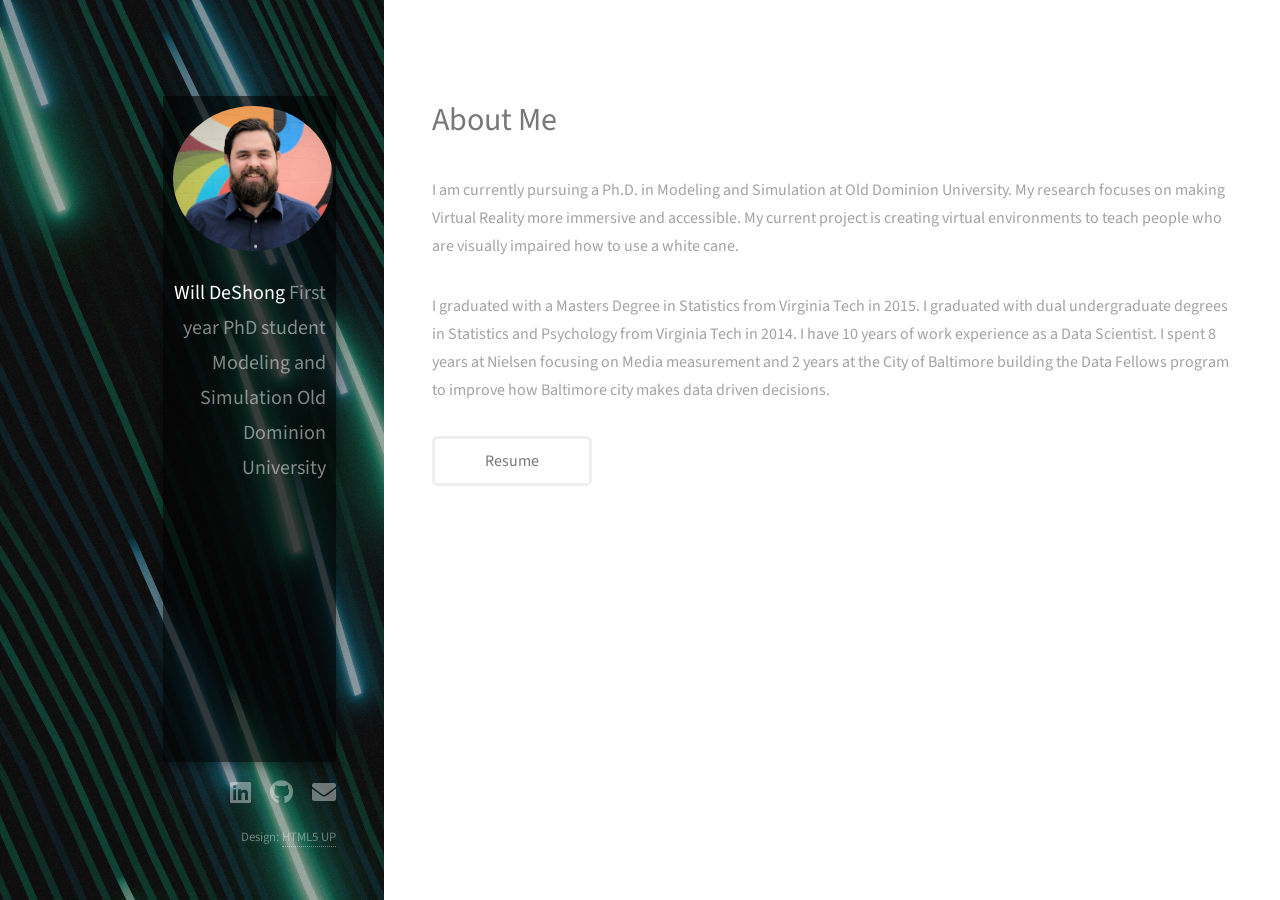
==== commit ad66933d: "Reuploaded main" ====
--- a/index.html
+++ b/index.html
@@ -15,8 +15,8 @@
 
 		<!-- Header -->
 			<header id="header">
-				<div class="shaded-text-container">
-					<a href="#" class="image avatar"><img src="images/will_prof_pic.jpg" alt="" /></a>
+				<div class="inner">
+					<a class="image avatar"><img src="images/will_prof_pic.jpg" alt="" /></a>
 					<h1><strong>Will DeShong</strong> <br /> 
 						First year PhD student <br />
 						Modeling and Simulation <br />
@@ -35,7 +35,7 @@
 						<p>I am currently pursuing a Ph.D. in Modeling and Simulation at Old Dominion University. My research focuses on making Virtual Reality more immersive and accessible. My current project is creating virtual environments to teach people who are visually impaired how to use a white cane. </p>
 						<p>I graduated with a Masters Degree in Statistics from Virginia Tech in 2015. I graduated with dual undergraduate degrees in Statistics and Psychology from Virginia Tech in 2014. I have 10 years of work experience as a Data Scientist. I spent 8 years at Nielsen focusing on Media measurement and 2 years at the City of Baltimore building the Data Fellows program to improve how Baltimore city makes data driven decisions.</p>
 						<ul class="actions">
-							<li><a href="#" class="button">Resume</a></li>
+							<li><a href="documents/wdeshongCV_one_page.pdf" target="_blank" class="button">Resume</a></li>
 						</ul>
 					</section>
 
@@ -406,8 +406,8 @@
 			<footer id="footer">
 				<div class="inner">
 					<ul class="icons">
-						<li><a href="https://www.linkedin.com/in/wdeshong/" class="icon brands fa-linkedin"><span class="label">Twitter</span></a></li>
-						<li><a href="https://github.com/wdeshong522" class="icon brands fa-github"><span class="label">Github</span></a></li>
+						<li><a href="https://www.linkedin.com/in/wdeshong/" target="_blank" class="icon brands fa-linkedin"><span class="label">Twitter</span></a></li>
+						<li><a href="https://github.com/wdeshong522" target="_blank" class="icon brands fa-github"><span class="label">Github</span></a></li>
 						<li><a href="mailto:wdesh001@odu.edu" class="icon solid fa-envelope"><span class="label">Email</span></a></li>
 					</ul>
 					<ul class="copyright">
--- a/assets/css/main.css
+++ b/assets/css/main.css
@@ -1,3235 +1,3246 @@
-@import url("fontawesome-all.min.css");
-@import url("https://fonts.googleapis.com/css?family=Source+Sans+Pro:400,400italic");
-
-/*
-	Strata by HTML5 UP
-	html5up.net | @ajlkn
-	Free for personal and commercial use under the CCA 3.0 license (html5up.net/license)
-*/
-
-html, body, div, span, applet, object,
-iframe, h1, h2, h3, h4, h5, h6, p, blockquote,
-pre, a, abbr, acronym, address, big, cite,
-code, del, dfn, em, img, ins, kbd, q, s, samp,
-small, strike, strong, sub, sup, tt, var, b,
-u, i, center, dl, dt, dd, ol, ul, li, fieldset,
-form, label, legend, table, caption, tbody,
-tfoot, thead, tr, th, td, article, aside,
-canvas, details, embed, figure, figcaption,
-footer, header, hgroup, menu, nav, output, ruby,
-section, summary, time, mark, audio, video {
-	margin: 0;
-	padding: 0;
-	border: 0;
-	font-size: 100%;
-	font: inherit;
-	vertical-align: baseline;}
-
-article, aside, details, figcaption, figure,
-footer, header, hgroup, menu, nav, section {
-	display: block;}
-
-body {
-	line-height: 1;
-}
-
-ol, ul {
-	list-style: none;
-}
-
-blockquote, q {
-	quotes: none;
-}
-
-	blockquote:before, blockquote:after, q:before, q:after {
-		content: '';
-		content: none;
-	}
-
-table {
-	border-collapse: collapse;
-	border-spacing: 0;
-}
-
-body {
-	-webkit-text-size-adjust: none;
-}
-
-mark {
-	background-color: transparent;
-	color: inherit;
-}
-
-input::-moz-focus-inner {
-	border: 0;
-	padding: 0;
-}
-
-input, select, textarea {
-	-moz-appearance: none;
-	-webkit-appearance: none;
-	-ms-appearance: none;
-	appearance: none;
-}
-
-/* Basic */
-
-	html {
-		box-sizing: border-box;
-	}
-
-	*, *:before, *:after {
-		box-sizing: inherit;
-	}
-
-	body {
-		background: #fff;
-	}
-
-		body.is-preload *, body.is-preload *:before, body.is-preload *:after {
-			-moz-animation: none !important;
-			-webkit-animation: none !important;
-			-ms-animation: none !important;
-			animation: none !important;
-			-moz-transition: none !important;
-			-webkit-transition: none !important;
-			-ms-transition: none !important;
-			transition: none !important;
-		}
-
-	body, input, select, textarea {
-		color: #a2a2a2;
-		font-family: "Source Sans Pro", Helvetica, sans-serif;
-		font-size: 16pt;
-		font-weight: 400;
-		line-height: 1.75em;
-	}
-
-	a {
-		-moz-transition: color 0.2s ease-in-out, border-color 0.2s ease-in-out;
-		-webkit-transition: color 0.2s ease-in-out, border-color 0.2s ease-in-out;
-		-ms-transition: color 0.2s ease-in-out, border-color 0.2s ease-in-out;
-		transition: color 0.2s ease-in-out, border-color 0.2s ease-in-out;
-		border-bottom: dotted 1px;
-		color: #49bf9d;
-		text-decoration: none;
-	}
-
-		a:hover {
-			border-bottom-color: transparent;
-			color: #49bf9d !important;
-			text-decoration: none;
-		}
-
-	strong, b {
-		color: #787878;
-		font-weight: 400;
-	}
-
-	em, i {
-		font-style: italic;
-	}
-
-	p {
-		margin: 0 0 2em 0;
-	}
-
-	h1, h2, h3, h4, h5, h6 {
-		color: #787878;
-		font-weight: 400;
-		line-height: 1em;
-		margin: 0 0 1em 0;
-	}
-
-		h1 a, h2 a, h3 a, h4 a, h5 a, h6 a {
-			color: inherit;
-			text-decoration: none;
-		}
-
-	h1 {
-		font-size: 2em;
-		line-height: 1.5em;
-	}
-
-	h2 {
-		font-size: 1.5em;
-		line-height: 1.5em;
-	}
-
-	h3 {
-		font-size: 1.25em;
-		line-height: 1.5em;
-	}
-
-	h4 {
-		font-size: 1.1em;
-		line-height: 1.5em;
-	}
-
-	h5 {
-		font-size: 0.9em;
-		line-height: 1.5em;
-	}
-
-	h6 {
-		font-size: 0.7em;
-		line-height: 1.5em;
-	}
-
-	sub {
-		font-size: 0.8em;
-		position: relative;
-		top: 0.5em;
-	}
-
-	sup {
-		font-size: 0.8em;
-		position: relative;
-		top: -0.5em;
-	}
-
-	hr {
-		border: 0;
-		border-bottom: solid 2px #efefef;
-		margin: 2em 0;
-	}
-
-		hr.major {
-			margin: 3em 0;
-		}
-
-	blockquote {
-		border-left: solid 6px #efefef;
-		font-style: italic;
-		margin: 0 0 2em 0;
-		padding: 0.5em 0 0.5em 1.5em;
-	}
-
-	code {
-		background: #f7f7f7;
-		border-radius: 0.35em;
-		border: solid 2px #efefef;
-		font-family: "Courier New", monospace;
-		font-size: 0.9em;
-		margin: 0 0.25em;
-		padding: 0.25em 0.65em;
-	}
-
-	pre {
-		-webkit-overflow-scrolling: touch;
-		font-family: "Courier New", monospace;
-		font-size: 0.9em;
-		margin: 0 0 2em 0;
-	}
-
-		pre code {
-			display: block;
-			line-height: 1.75em;
-			padding: 1em 1.5em;
-			overflow-x: auto;
-		}
-
-	.align-left {
-		text-align: left;
-	}
-
-	.align-center {
-		text-align: center;
-	}
-
-	.align-right {
-		text-align: right;
-	}
-
-/* Container */
-
-	.container {
-		margin: 0 auto;
-		max-width: calc(100% - 4em);
-		width: 100%;
-	}
-
-		.container.xsmall {
-			width: 25%;
-		}
-
-		.container.small {
-			width: 50%;
-		}
-
-		.container.medium {
-			width: 75%;
-		}
-
-		.container.large {
-			width: 125%;
-		}
-
-		.container.xlarge {
-			width: 150%;
-		}
-
-		.container.max {
-			width: 100%;
-		}
-
-		@media screen and (max-width: 980px) {
-
-			.container {
-				width: 100% !important;
-				max-width: 100% !important;
-			}
-
-		}
-
-		@media screen and (max-width: 480px) {
-
-			.container {
-				max-width: calc(100% - 3em);
-			}
-
-		}
-
-/* Row */
-
-	.row {
-		display: flex;
-		flex-wrap: wrap;
-		box-sizing: border-box;
-		align-items: stretch;
-	}
-
-		.row > * {
-			box-sizing: border-box;
-		}
-
-		.row.gtr-uniform > * > :last-child {
-			margin-bottom: 0;
-		}
-
-		.row.aln-left {
-			justify-content: flex-start;
-		}
-
-		.row.aln-center {
-			justify-content: center;
-		}
-
-		.row.aln-right {
-			justify-content: flex-end;
-		}
-
-		.row.aln-top {
-			align-items: flex-start;
-		}
-
-		.row.aln-middle {
-			align-items: center;
-		}
-
-		.row.aln-bottom {
-			align-items: flex-end;
-		}
-
-		.row > .imp {
-			order: -1;
-		}
-
-		.row > .col-1 {
-			width: 8.33333%;
-		}
-
-		.row > .off-1 {
-			margin-left: 8.33333%;
-		}
-
-		.row > .col-2 {
-			width: 16.66667%;
-		}
-
-		.row > .off-2 {
-			margin-left: 16.66667%;
-		}
-
-		.row > .col-3 {
-			width: 25%;
-		}
-
-		.row > .off-3 {
-			margin-left: 25%;
-		}
-
-		.row > .col-4 {
-			width: 33.33333%;
-		}
-
-		.row > .off-4 {
-			margin-left: 33.33333%;
-		}
-
-		.row > .col-5 {
-			width: 41.66667%;
-		}
-
-		.row > .off-5 {
-			margin-left: 41.66667%;
-		}
-
-		.row > .col-6 {
-			width: 50%;
-		}
-
-		.row > .off-6 {
-			margin-left: 50%;
-		}
-
-		.row > .col-7 {
-			width: 58.33333%;
-		}
-
-		.row > .off-7 {
-			margin-left: 58.33333%;
-		}
-
-		.row > .col-8 {
-			width: 66.66667%;
-		}
-
-		.row > .off-8 {
-			margin-left: 66.66667%;
-		}
-
-		.row > .col-9 {
-			width: 75%;
-		}
-
-		.row > .off-9 {
-			margin-left: 75%;
-		}
-
-		.row > .col-10 {
-			width: 83.33333%;
-		}
-
-		.row > .off-10 {
-			margin-left: 83.33333%;
-		}
-
-		.row > .col-11 {
-			width: 91.66667%;
-		}
-
-		.row > .off-11 {
-			margin-left: 91.66667%;
-		}
-
-		.row > .col-12 {
-			width: 100%;
-		}
-
-		.row > .off-12 {
-			margin-left: 100%;
-		}
-
-		.row.gtr-0 {
-			margin-top: 0;
-			margin-left: 0em;
-		}
-
-			.row.gtr-0 > * {
-				padding: 0 0 0 0em;
-			}
-
-			.row.gtr-0.gtr-uniform {
-				margin-top: 0em;
-			}
-
-				.row.gtr-0.gtr-uniform > * {
-					padding-top: 0em;
-				}
-
-		.row.gtr-25 {
-			margin-top: 0;
-			margin-left: -0.625em;
-		}
-
-			.row.gtr-25 > * {
-				padding: 0 0 0 0.625em;
-			}
-
-			.row.gtr-25.gtr-uniform {
-				margin-top: -0.625em;
-			}
-
-				.row.gtr-25.gtr-uniform > * {
-					padding-top: 0.625em;
-				}
-
-		.row.gtr-50 {
-			margin-top: 0;
-			margin-left: -1.25em;
-		}
-
-			.row.gtr-50 > * {
-				padding: 0 0 0 1.25em;
-			}
-
-			.row.gtr-50.gtr-uniform {
-				margin-top: -1.25em;
-			}
-
-				.row.gtr-50.gtr-uniform > * {
-					padding-top: 1.25em;
-				}
-
-		.row {
-			margin-top: 0;
-			margin-left: -2.5em;
-		}
-
-			.row > * {
-				padding: 0 0 0 2.5em;
-			}
-
-			.row.gtr-uniform {
-				margin-top: -2.5em;
-			}
-
-				.row.gtr-uniform > * {
-					padding-top: 2.5em;
-				}
-
-		.row.gtr-150 {
-			margin-top: 0;
-			margin-left: -3.75em;
-		}
-
-			.row.gtr-150 > * {
-				padding: 0 0 0 3.75em;
-			}
-
-			.row.gtr-150.gtr-uniform {
-				margin-top: -3.75em;
-			}
-
-				.row.gtr-150.gtr-uniform > * {
-					padding-top: 3.75em;
-				}
-
-		.row.gtr-200 {
-			margin-top: 0;
-			margin-left: -5em;
-		}
-
-			.row.gtr-200 > * {
-				padding: 0 0 0 5em;
-			}
-
-			.row.gtr-200.gtr-uniform {
-				margin-top: -5em;
-			}
-
-				.row.gtr-200.gtr-uniform > * {
-					padding-top: 5em;
-				}
-
-		@media screen and (max-width: 1800px) {
-
-			.row {
-				display: flex;
-				flex-wrap: wrap;
-				box-sizing: border-box;
-				align-items: stretch;
-			}
-
-				.row > * {
-					box-sizing: border-box;
-				}
-
-				.row.gtr-uniform > * > :last-child {
-					margin-bottom: 0;
-				}
-
-				.row.aln-left {
-					justify-content: flex-start;
-				}
-
-				.row.aln-center {
-					justify-content: center;
-				}
-
-				.row.aln-right {
-					justify-content: flex-end;
-				}
-
-				.row.aln-top {
-					align-items: flex-start;
-				}
-
-				.row.aln-middle {
-					align-items: center;
-				}
-
-				.row.aln-bottom {
-					align-items: flex-end;
-				}
-
-				.row > .imp-xlarge {
-					order: -1;
-				}
-
-				.row > .col-1-xlarge {
-					width: 8.33333%;
-				}
-
-				.row > .off-1-xlarge {
-					margin-left: 8.33333%;
-				}
-
-				.row > .col-2-xlarge {
-					width: 16.66667%;
-				}
-
-				.row > .off-2-xlarge {
-					margin-left: 16.66667%;
-				}
-
-				.row > .col-3-xlarge {
-					width: 25%;
-				}
-
-				.row > .off-3-xlarge {
-					margin-left: 25%;
-				}
-
-				.row > .col-4-xlarge {
-					width: 33.33333%;
-				}
-
-				.row > .off-4-xlarge {
-					margin-left: 33.33333%;
-				}
-
-				.row > .col-5-xlarge {
-					width: 41.66667%;
-				}
-
-				.row > .off-5-xlarge {
-					margin-left: 41.66667%;
-				}
-
-				.row > .col-6-xlarge {
-					width: 50%;
-				}
-
-				.row > .off-6-xlarge {
-					margin-left: 50%;
-				}
-
-				.row > .col-7-xlarge {
-					width: 58.33333%;
-				}
-
-				.row > .off-7-xlarge {
-					margin-left: 58.33333%;
-				}
-
-				.row > .col-8-xlarge {
-					width: 66.66667%;
-				}
-
-				.row > .off-8-xlarge {
-					margin-left: 66.66667%;
-				}
-
-				.row > .col-9-xlarge {
-					width: 75%;
-				}
-
-				.row > .off-9-xlarge {
-					margin-left: 75%;
-				}
-
-				.row > .col-10-xlarge {
-					width: 83.33333%;
-				}
-
-				.row > .off-10-xlarge {
-					margin-left: 83.33333%;
-				}
-
-				.row > .col-11-xlarge {
-					width: 91.66667%;
-				}
-
-				.row > .off-11-xlarge {
-					margin-left: 91.66667%;
-				}
-
-				.row > .col-12-xlarge {
-					width: 100%;
-				}
-
-				.row > .off-12-xlarge {
-					margin-left: 100%;
-				}
-
-				.row.gtr-0 {
-					margin-top: 0;
-					margin-left: 0em;
-				}
-
-					.row.gtr-0 > * {
-						padding: 0 0 0 0em;
-					}
-
-					.row.gtr-0.gtr-uniform {
-						margin-top: 0em;
-					}
-
-						.row.gtr-0.gtr-uniform > * {
-							padding-top: 0em;
-						}
-
-				.row.gtr-25 {
-					margin-top: 0;
-					margin-left: -0.625em;
-				}
-
-					.row.gtr-25 > * {
-						padding: 0 0 0 0.625em;
-					}
-
-					.row.gtr-25.gtr-uniform {
-						margin-top: -0.625em;
-					}
-
-						.row.gtr-25.gtr-uniform > * {
-							padding-top: 0.625em;
-						}
-
-				.row.gtr-50 {
-					margin-top: 0;
-					margin-left: -1.25em;
-				}
-
-					.row.gtr-50 > * {
-						padding: 0 0 0 1.25em;
-					}
-
-					.row.gtr-50.gtr-uniform {
-						margin-top: -1.25em;
-					}
-
-						.row.gtr-50.gtr-uniform > * {
-							padding-top: 1.25em;
-						}
-
-				.row {
-					margin-top: 0;
-					margin-left: -2.5em;
-				}
-
-					.row > * {
-						padding: 0 0 0 2.5em;
-					}
-
-					.row.gtr-uniform {
-						margin-top: -2.5em;
-					}
-
-						.row.gtr-uniform > * {
-							padding-top: 2.5em;
-						}
-
-				.row.gtr-150 {
-					margin-top: 0;
-					margin-left: -3.75em;
-				}
-
-					.row.gtr-150 > * {
-						padding: 0 0 0 3.75em;
-					}
-
-					.row.gtr-150.gtr-uniform {
-						margin-top: -3.75em;
-					}
-
-						.row.gtr-150.gtr-uniform > * {
-							padding-top: 3.75em;
-						}
-
-				.row.gtr-200 {
-					margin-top: 0;
-					margin-left: -5em;
-				}
-
-					.row.gtr-200 > * {
-						padding: 0 0 0 5em;
-					}
-
-					.row.gtr-200.gtr-uniform {
-						margin-top: -5em;
-					}
-
-						.row.gtr-200.gtr-uniform > * {
-							padding-top: 5em;
-						}
-
-		}
-
-		@media screen and (max-width: 1280px) {
-
-			.row {
-				display: flex;
-				flex-wrap: wrap;
-				box-sizing: border-box;
-				align-items: stretch;
-			}
-
-				.row > * {
-					box-sizing: border-box;
-				}
-
-				.row.gtr-uniform > * > :last-child {
-					margin-bottom: 0;
-				}
-
-				.row.aln-left {
-					justify-content: flex-start;
-				}
-
-				.row.aln-center {
-					justify-content: center;
-				}
-
-				.row.aln-right {
-					justify-content: flex-end;
-				}
-
-				.row.aln-top {
-					align-items: flex-start;
-				}
-
-				.row.aln-middle {
-					align-items: center;
-				}
-
-				.row.aln-bottom {
-					align-items: flex-end;
-				}
-
-				.row > .imp-large {
-					order: -1;
-				}
-
-				.row > .col-1-large {
-					width: 8.33333%;
-				}
-
-				.row > .off-1-large {
-					margin-left: 8.33333%;
-				}
-
-				.row > .col-2-large {
-					width: 16.66667%;
-				}
-
-				.row > .off-2-large {
-					margin-left: 16.66667%;
-				}
-
-				.row > .col-3-large {
-					width: 25%;
-				}
-
-				.row > .off-3-large {
-					margin-left: 25%;
-				}
-
-				.row > .col-4-large {
-					width: 33.33333%;
-				}
-
-				.row > .off-4-large {
-					margin-left: 33.33333%;
-				}
-
-				.row > .col-5-large {
-					width: 41.66667%;
-				}
-
-				.row > .off-5-large {
-					margin-left: 41.66667%;
-				}
-
-				.row > .col-6-large {
-					width: 50%;
-				}
-
-				.row > .off-6-large {
-					margin-left: 50%;
-				}
-
-				.row > .col-7-large {
-					width: 58.33333%;
-				}
-
-				.row > .off-7-large {
-					margin-left: 58.33333%;
-				}
-
-				.row > .col-8-large {
-					width: 66.66667%;
-				}
-
-				.row > .off-8-large {
-					margin-left: 66.66667%;
-				}
-
-				.row > .col-9-large {
-					width: 75%;
-				}
-
-				.row > .off-9-large {
-					margin-left: 75%;
-				}
-
-				.row > .col-10-large {
-					width: 83.33333%;
-				}
-
-				.row > .off-10-large {
-					margin-left: 83.33333%;
-				}
-
-				.row > .col-11-large {
-					width: 91.66667%;
-				}
-
-				.row > .off-11-large {
-					margin-left: 91.66667%;
-				}
-
-				.row > .col-12-large {
-					width: 100%;
-				}
-
-				.row > .off-12-large {
-					margin-left: 100%;
-				}
-
-				.row.gtr-0 {
-					margin-top: 0;
-					margin-left: 0em;
-				}
-
-					.row.gtr-0 > * {
-						padding: 0 0 0 0em;
-					}
-
-					.row.gtr-0.gtr-uniform {
-						margin-top: 0em;
-					}
-
-						.row.gtr-0.gtr-uniform > * {
-							padding-top: 0em;
-						}
-
-				.row.gtr-25 {
-					margin-top: 0;
-					margin-left: -0.5em;
-				}
-
-					.row.gtr-25 > * {
-						padding: 0 0 0 0.5em;
-					}
-
-					.row.gtr-25.gtr-uniform {
-						margin-top: -0.5em;
-					}
-
-						.row.gtr-25.gtr-uniform > * {
-							padding-top: 0.5em;
-						}
-
-				.row.gtr-50 {
-					margin-top: 0;
-					margin-left: -1em;
-				}
-
-					.row.gtr-50 > * {
-						padding: 0 0 0 1em;
-					}
-
-					.row.gtr-50.gtr-uniform {
-						margin-top: -1em;
-					}
-
-						.row.gtr-50.gtr-uniform > * {
-							padding-top: 1em;
-						}
-
-				.row {
-					margin-top: 0;
-					margin-left: -2em;
-				}
-
-					.row > * {
-						padding: 0 0 0 2em;
-					}
-
-					.row.gtr-uniform {
-						margin-top: -2em;
-					}
-
-						.row.gtr-uniform > * {
-							padding-top: 2em;
-						}
-
-				.row.gtr-150 {
-					margin-top: 0;
-					margin-left: -3em;
-				}
-
-					.row.gtr-150 > * {
-						padding: 0 0 0 3em;
-					}
-
-					.row.gtr-150.gtr-uniform {
-						margin-top: -3em;
-					}
-
-						.row.gtr-150.gtr-uniform > * {
-							padding-top: 3em;
-						}
-
-				.row.gtr-200 {
-					margin-top: 0;
-					margin-left: -4em;
-				}
-
-					.row.gtr-200 > * {
-						padding: 0 0 0 4em;
-					}
-
-					.row.gtr-200.gtr-uniform {
-						margin-top: -4em;
-					}
-
-						.row.gtr-200.gtr-uniform > * {
-							padding-top: 4em;
-						}
-
-		}
-
-		@media screen and (max-width: 980px) {
-
-			.row {
-				display: flex;
-				flex-wrap: wrap;
-				box-sizing: border-box;
-				align-items: stretch;
-			}
-
-				.row > * {
-					box-sizing: border-box;
-				}
-
-				.row.gtr-uniform > * > :last-child {
-					margin-bottom: 0;
-				}
-
-				.row.aln-left {
-					justify-content: flex-start;
-				}
-
-				.row.aln-center {
-					justify-content: center;
-				}
-
-				.row.aln-right {
-					justify-content: flex-end;
-				}
-
-				.row.aln-top {
-					align-items: flex-start;
-				}
-
-				.row.aln-middle {
-					align-items: center;
-				}
-
-				.row.aln-bottom {
-					align-items: flex-end;
-				}
-
-				.row > .imp-medium {
-					order: -1;
-				}
-
-				.row > .col-1-medium {
-					width: 8.33333%;
-				}
-
-				.row > .off-1-medium {
-					margin-left: 8.33333%;
-				}
-
-				.row > .col-2-medium {
-					width: 16.66667%;
-				}
-
-				.row > .off-2-medium {
-					margin-left: 16.66667%;
-				}
-
-				.row > .col-3-medium {
-					width: 25%;
-				}
-
-				.row > .off-3-medium {
-					margin-left: 25%;
-				}
-
-				.row > .col-4-medium {
-					width: 33.33333%;
-				}
-
-				.row > .off-4-medium {
-					margin-left: 33.33333%;
-				}
-
-				.row > .col-5-medium {
-					width: 41.66667%;
-				}
-
-				.row > .off-5-medium {
-					margin-left: 41.66667%;
-				}
-
-				.row > .col-6-medium {
-					width: 50%;
-				}
-
-				.row > .off-6-medium {
-					margin-left: 50%;
-				}
-
-				.row > .col-7-medium {
-					width: 58.33333%;
-				}
-
-				.row > .off-7-medium {
-					margin-left: 58.33333%;
-				}
-
-				.row > .col-8-medium {
-					width: 66.66667%;
-				}
-
-				.row > .off-8-medium {
-					margin-left: 66.66667%;
-				}
-
-				.row > .col-9-medium {
-					width: 75%;
-				}
-
-				.row > .off-9-medium {
-					margin-left: 75%;
-				}
-
-				.row > .col-10-medium {
-					width: 83.33333%;
-				}
-
-				.row > .off-10-medium {
-					margin-left: 83.33333%;
-				}
-
-				.row > .col-11-medium {
-					width: 91.66667%;
-				}
-
-				.row > .off-11-medium {
-					margin-left: 91.66667%;
-				}
-
-				.row > .col-12-medium {
-					width: 100%;
-				}
-
-				.row > .off-12-medium {
-					margin-left: 100%;
-				}
-
-				.row.gtr-0 {
-					margin-top: 0;
-					margin-left: 0em;
-				}
-
-					.row.gtr-0 > * {
-						padding: 0 0 0 0em;
-					}
-
-					.row.gtr-0.gtr-uniform {
-						margin-top: 0em;
-					}
-
-						.row.gtr-0.gtr-uniform > * {
-							padding-top: 0em;
-						}
-
-				.row.gtr-25 {
-					margin-top: 0;
-					margin-left: -0.5em;
-				}
-
-					.row.gtr-25 > * {
-						padding: 0 0 0 0.5em;
-					}
-
-					.row.gtr-25.gtr-uniform {
-						margin-top: -0.5em;
-					}
-
-						.row.gtr-25.gtr-uniform > * {
-							padding-top: 0.5em;
-						}
-
-				.row.gtr-50 {
-					margin-top: 0;
-					margin-left: -1em;
-				}
-
-					.row.gtr-50 > * {
-						padding: 0 0 0 1em;
-					}
-
-					.row.gtr-50.gtr-uniform {
-						margin-top: -1em;
-					}
-
-						.row.gtr-50.gtr-uniform > * {
-							padding-top: 1em;
-						}
-
-				.row {
-					margin-top: 0;
-					margin-left: -2em;
-				}
-
-					.row > * {
-						padding: 0 0 0 2em;
-					}
-
-					.row.gtr-uniform {
-						margin-top: -2em;
-					}
-
-						.row.gtr-uniform > * {
-							padding-top: 2em;
-						}
-
-				.row.gtr-150 {
-					margin-top: 0;
-					margin-left: -3em;
-				}
-
-					.row.gtr-150 > * {
-						padding: 0 0 0 3em;
-					}
-
-					.row.gtr-150.gtr-uniform {
-						margin-top: -3em;
-					}
-
-						.row.gtr-150.gtr-uniform > * {
-							padding-top: 3em;
-						}
-
-				.row.gtr-200 {
-					margin-top: 0;
-					margin-left: -4em;
-				}
-
-					.row.gtr-200 > * {
-						padding: 0 0 0 4em;
-					}
-
-					.row.gtr-200.gtr-uniform {
-						margin-top: -4em;
-					}
-
-						.row.gtr-200.gtr-uniform > * {
-							padding-top: 4em;
-						}
-
-		}
-
-		@media screen and (max-width: 736px) {
-
-			.row {
-				display: flex;
-				flex-wrap: wrap;
-				box-sizing: border-box;
-				align-items: stretch;
-			}
-
-				.row > * {
-					box-sizing: border-box;
-				}
-
-				.row.gtr-uniform > * > :last-child {
-					margin-bottom: 0;
-				}
-
-				.row.aln-left {
-					justify-content: flex-start;
-				}
-
-				.row.aln-center {
-					justify-content: center;
-				}
-
-				.row.aln-right {
-					justify-content: flex-end;
-				}
-
-				.row.aln-top {
-					align-items: flex-start;
-				}
-
-				.row.aln-middle {
-					align-items: center;
-				}
-
-				.row.aln-bottom {
-					align-items: flex-end;
-				}
-
-				.row > .imp-small {
-					order: -1;
-				}
-
-				.row > .col-1-small {
-					width: 8.33333%;
-				}
-
-				.row > .off-1-small {
-					margin-left: 8.33333%;
-				}
-
-				.row > .col-2-small {
-					width: 16.66667%;
-				}
-
-				.row > .off-2-small {
-					margin-left: 16.66667%;
-				}
-
-				.row > .col-3-small {
-					width: 25%;
-				}
-
-				.row > .off-3-small {
-					margin-left: 25%;
-				}
-
-				.row > .col-4-small {
-					width: 33.33333%;
-				}
-
-				.row > .off-4-small {
-					margin-left: 33.33333%;
-				}
-
-				.row > .col-5-small {
-					width: 41.66667%;
-				}
-
-				.row > .off-5-small {
-					margin-left: 41.66667%;
-				}
-
-				.row > .col-6-small {
-					width: 50%;
-				}
-
-				.row > .off-6-small {
-					margin-left: 50%;
-				}
-
-				.row > .col-7-small {
-					width: 58.33333%;
-				}
-
-				.row > .off-7-small {
-					margin-left: 58.33333%;
-				}
-
-				.row > .col-8-small {
-					width: 66.66667%;
-				}
-
-				.row > .off-8-small {
-					margin-left: 66.66667%;
-				}
-
-				.row > .col-9-small {
-					width: 75%;
-				}
-
-				.row > .off-9-small {
-					margin-left: 75%;
-				}
-
-				.row > .col-10-small {
-					width: 83.33333%;
-				}
-
-				.row > .off-10-small {
-					margin-left: 83.33333%;
-				}
-
-				.row > .col-11-small {
-					width: 91.66667%;
-				}
-
-				.row > .off-11-small {
-					margin-left: 91.66667%;
-				}
-
-				.row > .col-12-small {
-					width: 100%;
-				}
-
-				.row > .off-12-small {
-					margin-left: 100%;
-				}
-
-				.row.gtr-0 {
-					margin-top: 0;
-					margin-left: 0em;
-				}
-
-					.row.gtr-0 > * {
-						padding: 0 0 0 0em;
-					}
-
-					.row.gtr-0.gtr-uniform {
-						margin-top: 0em;
-					}
-
-						.row.gtr-0.gtr-uniform > * {
-							padding-top: 0em;
-						}
-
-				.row.gtr-25 {
-					margin-top: 0;
-					margin-left: -0.375em;
-				}
-
-					.row.gtr-25 > * {
-						padding: 0 0 0 0.375em;
-					}
-
-					.row.gtr-25.gtr-uniform {
-						margin-top: -0.375em;
-					}
-
-						.row.gtr-25.gtr-uniform > * {
-							padding-top: 0.375em;
-						}
-
-				.row.gtr-50 {
-					margin-top: 0;
-					margin-left: -0.75em;
-				}
-
-					.row.gtr-50 > * {
-						padding: 0 0 0 0.75em;
-					}
-
-					.row.gtr-50.gtr-uniform {
-						margin-top: -0.75em;
-					}
-
-						.row.gtr-50.gtr-uniform > * {
-							padding-top: 0.75em;
-						}
-
-				.row {
-					margin-top: 0;
-					margin-left: -1.5em;
-				}
-
-					.row > * {
-						padding: 0 0 0 1.5em;
-					}
-
-					.row.gtr-uniform {
-						margin-top: -1.5em;
-					}
-
-						.row.gtr-uniform > * {
-							padding-top: 1.5em;
-						}
-
-				.row.gtr-150 {
-					margin-top: 0;
-					margin-left: -2.25em;
-				}
-
-					.row.gtr-150 > * {
-						padding: 0 0 0 2.25em;
-					}
-
-					.row.gtr-150.gtr-uniform {
-						margin-top: -2.25em;
-					}
-
-						.row.gtr-150.gtr-uniform > * {
-							padding-top: 2.25em;
-						}
-
-				.row.gtr-200 {
-					margin-top: 0;
-					margin-left: -3em;
-				}
-
-					.row.gtr-200 > * {
-						padding: 0 0 0 3em;
-					}
-
-					.row.gtr-200.gtr-uniform {
-						margin-top: -3em;
-					}
-
-						.row.gtr-200.gtr-uniform > * {
-							padding-top: 3em;
-						}
-
-		}
-
-		@media screen and (max-width: 480px) {
-
-			.row {
-				display: flex;
-				flex-wrap: wrap;
-				box-sizing: border-box;
-				align-items: stretch;
-			}
-
-				.row > * {
-					box-sizing: border-box;
-				}
-
-				.row.gtr-uniform > * > :last-child {
-					margin-bottom: 0;
-				}
-
-				.row.aln-left {
-					justify-content: flex-start;
-				}
-
-				.row.aln-center {
-					justify-content: center;
-				}
-
-				.row.aln-right {
-					justify-content: flex-end;
-				}
-
-				.row.aln-top {
-					align-items: flex-start;
-				}
-
-				.row.aln-middle {
-					align-items: center;
-				}
-
-				.row.aln-bottom {
-					align-items: flex-end;
-				}
-
-				.row > .imp-xsmall {
-					order: -1;
-				}
-
-				.row > .col-1-xsmall {
-					width: 8.33333%;
-				}
-
-				.row > .off-1-xsmall {
-					margin-left: 8.33333%;
-				}
-
-				.row > .col-2-xsmall {
-					width: 16.66667%;
-				}
-
-				.row > .off-2-xsmall {
-					margin-left: 16.66667%;
-				}
-
-				.row > .col-3-xsmall {
-					width: 25%;
-				}
-
-				.row > .off-3-xsmall {
-					margin-left: 25%;
-				}
-
-				.row > .col-4-xsmall {
-					width: 33.33333%;
-				}
-
-				.row > .off-4-xsmall {
-					margin-left: 33.33333%;
-				}
-
-				.row > .col-5-xsmall {
-					width: 41.66667%;
-				}
-
-				.row > .off-5-xsmall {
-					margin-left: 41.66667%;
-				}
-
-				.row > .col-6-xsmall {
-					width: 50%;
-				}
-
-				.row > .off-6-xsmall {
-					margin-left: 50%;
-				}
-
-				.row > .col-7-xsmall {
-					width: 58.33333%;
-				}
-
-				.row > .off-7-xsmall {
-					margin-left: 58.33333%;
-				}
-
-				.row > .col-8-xsmall {
-					width: 66.66667%;
-				}
-
-				.row > .off-8-xsmall {
-					margin-left: 66.66667%;
-				}
-
-				.row > .col-9-xsmall {
-					width: 75%;
-				}
-
-				.row > .off-9-xsmall {
-					margin-left: 75%;
-				}
-
-				.row > .col-10-xsmall {
-					width: 83.33333%;
-				}
-
-				.row > .off-10-xsmall {
-					margin-left: 83.33333%;
-				}
-
-				.row > .col-11-xsmall {
-					width: 91.66667%;
-				}
-
-				.row > .off-11-xsmall {
-					margin-left: 91.66667%;
-				}
-
-				.row > .col-12-xsmall {
-					width: 100%;
-				}
-
-				.row > .off-12-xsmall {
-					margin-left: 100%;
-				}
-
-				.row.gtr-0 {
-					margin-top: 0;
-					margin-left: 0em;
-				}
-
-					.row.gtr-0 > * {
-						padding: 0 0 0 0em;
-					}
-
-					.row.gtr-0.gtr-uniform {
-						margin-top: 0em;
-					}
-
-						.row.gtr-0.gtr-uniform > * {
-							padding-top: 0em;
-						}
-
-				.row.gtr-25 {
-					margin-top: 0;
-					margin-left: -0.375em;
-				}
-
-					.row.gtr-25 > * {
-						padding: 0 0 0 0.375em;
-					}
-
-					.row.gtr-25.gtr-uniform {
-						margin-top: -0.375em;
-					}
-
-						.row.gtr-25.gtr-uniform > * {
-							padding-top: 0.375em;
-						}
-
-				.row.gtr-50 {
-					margin-top: 0;
-					margin-left: -0.75em;
-				}
-
-					.row.gtr-50 > * {
-						padding: 0 0 0 0.75em;
-					}
-
-					.row.gtr-50.gtr-uniform {
-						margin-top: -0.75em;
-					}
-
-						.row.gtr-50.gtr-uniform > * {
-							padding-top: 0.75em;
-						}
-
-				.row {
-					margin-top: 0;
-					margin-left: -1.5em;
-				}
-
-					.row > * {
-						padding: 0 0 0 1.5em;
-					}
-
-					.row.gtr-uniform {
-						margin-top: -1.5em;
-					}
-
-						.row.gtr-uniform > * {
-							padding-top: 1.5em;
-						}
-
-				.row.gtr-150 {
-					margin-top: 0;
-					margin-left: -2.25em;
-				}
-
-					.row.gtr-150 > * {
-						padding: 0 0 0 2.25em;
-					}
-
-					.row.gtr-150.gtr-uniform {
-						margin-top: -2.25em;
-					}
-
-						.row.gtr-150.gtr-uniform > * {
-							padding-top: 2.25em;
-						}
-
-				.row.gtr-200 {
-					margin-top: 0;
-					margin-left: -3em;
-				}
-
-					.row.gtr-200 > * {
-						padding: 0 0 0 3em;
-					}
-
-					.row.gtr-200.gtr-uniform {
-						margin-top: -3em;
-					}
-
-						.row.gtr-200.gtr-uniform > * {
-							padding-top: 3em;
-						}
-
-		}
-
-/* Section/Article */
-
-	section.special, article.special {
-		text-align: center;
-	}
-
-	header p {
-		color: #b2b2b2;
-		position: relative;
-		margin: 0 0 1.5em 0;
-	}
-
-	header h2 + p {
-		font-size: 1.25em;
-		margin-top: -1em;
-		line-height: 1.5em;
-	}
-
-	header h3 + p {
-		font-size: 1.1em;
-		margin-top: -0.8em;
-		line-height: 1.5em;
-	}
-
-	header h4 + p,
-	header h5 + p,
-	header h6 + p {
-		font-size: 0.9em;
-		margin-top: -0.6em;
-		line-height: 1.5em;
-	}
-
-	header.major h2 {
-		font-size: 2em;
-	}
-
-/* Form */
-
-	form {
-		margin: 0 0 2em 0;
-	}
-
-	label {
-		color: #787878;
-		display: block;
-		font-size: 0.9em;
-		font-weight: 400;
-		margin: 0 0 1em 0;
-	}
-
-	input[type="text"],
-	input[type="password"],
-	input[type="email"],
-	select,
-	textarea {
-		-moz-appearance: none;
-		-webkit-appearance: none;
-		-ms-appearance: none;
-		appearance: none;
-		background: #f7f7f7;
-		border-radius: 0.35em;
-		border: solid 2px transparent;
-		color: inherit;
-		display: block;
-		outline: 0;
-		padding: 0 0.75em;
-		text-decoration: none;
-		width: 100%;
-	}
-
-		input[type="text"]:invalid,
-		input[type="password"]:invalid,
-		input[type="email"]:invalid,
-		select:invalid,
-		textarea:invalid {
-			box-shadow: none;
-		}
-
-		input[type="text"]:focus,
-		input[type="password"]:focus,
-		input[type="email"]:focus,
-		select:focus,
-		textarea:focus {
-			border-color: #49bf9d;
-		}
-
-	select {
-		background-image: url("data:image/svg+xml;charset=utf8,%3Csvg xmlns='http://www.w3.org/2000/svg' width='40' height='40' preserveAspectRatio='none' viewBox='0 0 40 40'%3E%3Cpath d='M9.4,12.3l10.4,10.4l10.4-10.4c0.2-0.2,0.5-0.4,0.9-0.4c0.3,0,0.6,0.1,0.9,0.4l3.3,3.3c0.2,0.2,0.4,0.5,0.4,0.9 c0,0.4-0.1,0.6-0.4,0.9L20.7,31.9c-0.2,0.2-0.5,0.4-0.9,0.4c-0.3,0-0.6-0.1-0.9-0.4L4.3,17.3c-0.2-0.2-0.4-0.5-0.4-0.9 c0-0.4,0.1-0.6,0.4-0.9l3.3-3.3c0.2-0.2,0.5-0.4,0.9-0.4S9.1,12.1,9.4,12.3z' fill='%23dfdfdf' /%3E%3C/svg%3E");
-		background-size: 1.25rem;
-		background-repeat: no-repeat;
-		background-position: calc(100% - 1rem) center;
-		height: 2.75em;
-		padding-right: 2.75em;
-		text-overflow: ellipsis;
-	}
-
-		select option {
-			color: #787878;
-			background: #fff;
-		}
-
-		select:focus::-ms-value {
-			background-color: transparent;
-		}
-
-		select::-ms-expand {
-			display: none;
-		}
-
-	input[type="text"],
-	input[type="password"],
-	input[type="email"],
-	select {
-		height: 2.75em;
-	}
-
-	textarea {
-		padding: 0.75em;
-	}
-
-	input[type="checkbox"],
-	input[type="radio"] {
-		-moz-appearance: none;
-		-webkit-appearance: none;
-		-ms-appearance: none;
-		appearance: none;
-		display: block;
-		float: left;
-		margin-right: -2em;
-		opacity: 0;
-		width: 1em;
-		z-index: -1;
-	}
-
-		input[type="checkbox"] + label,
-		input[type="radio"] + label {
-			text-decoration: none;
-			color: #a2a2a2;
-			cursor: pointer;
-			display: inline-block;
-			font-size: 1em;
-			font-weight: 400;
-			padding-left: 2.4em;
-			padding-right: 0.75em;
-			position: relative;
-		}
-
-			input[type="checkbox"] + label:before,
-			input[type="radio"] + label:before {
-				-moz-osx-font-smoothing: grayscale;
-				-webkit-font-smoothing: antialiased;
-				display: inline-block;
-				font-style: normal;
-				font-variant: normal;
-				text-rendering: auto;
-				line-height: 1;
-				text-transform: none !important;
-				font-family: 'Font Awesome 5 Free';
-				font-weight: 900;
-			}
-
-			input[type="checkbox"] + label:before,
-			input[type="radio"] + label:before {
-				background: #f7f7f7;
-				border-radius: 0.35em;
-				border: solid 2px transparent;
-				content: '';
-				display: inline-block;
-				font-size: 0.8em;
-				height: 2.0625em;
-				left: 0;
-				line-height: 1.85625em;
-				position: absolute;
-				text-align: center;
-				top: 0;
-				width: 2.0625em;
-			}
-
-		input[type="checkbox"]:checked + label:before,
-		input[type="radio"]:checked + label:before {
-			background: #787878;
-			border-color: #787878;
-			color: #fff;
-			content: '\f00c';
-		}
-
-		input[type="checkbox"]:focus + label:before,
-		input[type="radio"]:focus + label:before {
-			border-color: #49bf9d;
-		}
-
-	input[type="checkbox"] + label:before {
-		border-radius: 0.35em;
-	}
-
-	input[type="radio"] + label:before {
-		border-radius: 100%;
-	}
-
-	::-webkit-input-placeholder {
-		color: #b2b2b2 !important;
-		opacity: 1.0;
-	}
-
-	:-moz-placeholder {
-		color: #b2b2b2 !important;
-		opacity: 1.0;
-	}
-
-	::-moz-placeholder {
-		color: #b2b2b2 !important;
-		opacity: 1.0;
-	}
-
-	:-ms-input-placeholder {
-		color: #b2b2b2 !important;
-		opacity: 1.0;
-	}
-
-/* Box */
-
-	.box {
-		border-radius: 0.35em;
-		border: solid 2px #efefef;
-		margin-bottom: 2em;
-		padding: 1.5em;
-	}
-
-		.box > :last-child,
-		.box > :last-child > :last-child,
-		.box > :last-child > :last-child > :last-child {
-			margin-bottom: 0;
-		}
-
-		.box.alt {
-			border: 0;
-			border-radius: 0;
-			padding: 0;
-		}
-
-/* Icon */
-
-	.icon {
-		text-decoration: none;
-		border-bottom: none;
-		position: relative;
-	}
-
-		.icon:before {
-			-moz-osx-font-smoothing: grayscale;
-			-webkit-font-smoothing: antialiased;
-			display: inline-block;
-			font-style: normal;
-			font-variant: normal;
-			text-rendering: auto;
-			line-height: 1;
-			text-transform: none !important;
-			font-family: 'Font Awesome 5 Free';
-			font-weight: 400;
-		}
-
-		.icon > .label {
-			display: none;
-		}
-
-		.icon:before {
-			line-height: inherit;
-		}
-
-		.icon.solid:before {
-			font-weight: 900;
-		}
-
-		.icon.brands:before {
-			font-family: 'Font Awesome 5 Brands';
-		}
-
-/* Image */
-
-	.image {
-		border-radius: 0.35em;
-		border: 0;
-		display: inline-block;
-		position: relative;
-	}
-
-		.image:before {
-			-moz-transition: opacity 0.2s ease-in-out;
-			-webkit-transition: opacity 0.2s ease-in-out;
-			-ms-transition: opacity 0.2s ease-in-out;
-			transition: opacity 0.2s ease-in-out;
-			background: url("images/overlay.png");
-			border-radius: 0.35em;
-			content: '';
-			display: block;
-			height: 100%;
-			left: 0;
-			opacity: 0.5;
-			position: absolute;
-			top: 0;
-			width: 100%;
-		}
-
-		.image.thumb {
-			text-align: center;
-		}
-
-			.image.thumb:after {
-				-moz-transition: opacity 0.2s ease-in-out;
-				-webkit-transition: opacity 0.2s ease-in-out;
-				-ms-transition: opacity 0.2s ease-in-out;
-				transition: opacity 0.2s ease-in-out;
-				border-radius: 0.35em;
-				border: solid 3px rgba(255, 255, 255, 0.5);
-				color: #fff;
-				content: 'View';
-				display: inline-block;
-				font-size: 0.8em;
-				font-weight: 400;
-				left: 50%;
-				line-height: 2.25em;
-				margin: -1.25em 0 0 -3em;
-				opacity: 0;
-				padding: 0 1.5em;
-				position: absolute;
-				text-align: center;
-				text-decoration: none;
-				top: 50%;
-				white-space: nowrap;
-			}
-
-			.image.thumb:hover:after {
-				opacity: 1.0;
-			}
-
-			.image.thumb:hover:before {
-				background: url("images/overlay.png"), url("images/overlay.png");
-				opacity: 1.0;
-			}
-
-		.image img {
-			border-radius: 0.35em;
-			display: block;
-		}
-
-		.image.left {
-			float: left;
-			margin: 0 1.5em 1em 0;
-			top: 0.25em;
-		}
-
-		.image.right {
-			float: right;
-			margin: 0 0 1em 1.5em;
-			top: 0.25em;
-		}
-
-		.image.left, .image.right {
-			max-width: 40%;
-		}
-
-			.image.left img, .image.right img {
-				width: 100%;
-			}
-
-		.image.fit {
-			display: block;
-			margin: 0 0 2em 0;
-			width: 100%;
-		}
-
-			.image.fit img {
-				width: 100%;
-			}
-
-		.image.avatar {
-			border-radius: 100%;
-		}
-
-			.image.avatar:before {
-				display: none;
-			}
-
-			.image.avatar img {
-				border-radius: 100%;
-				width: 100%;
-			}
-
-/* List */
-
-	ol {
-		list-style: decimal;
-		margin: 0 0 2em 0;
-		padding-left: 1.25em;
-	}
-
-		ol li {
-			padding-left: 0.25em;
-		}
-
-	ul {
-		list-style: disc;
-		margin: 0 0 2em 0;
-		padding-left: 1em;
-	}
-
-		ul li {
-			padding-left: 0.5em;
-		}
-
-		ul.alt {
-			list-style: none;
-			padding-left: 0;
-		}
-
-			ul.alt li {
-				border-top: solid 2px #efefef;
-				padding: 0.5em 0;
-			}
-
-				ul.alt li:first-child {
-					border-top: 0;
-					padding-top: 0;
-				}
-
-	dl {
-		margin: 0 0 2em 0;
-	}
-
-/* Icons */
-
-	ul.icons {
-		cursor: default;
-		list-style: none;
-		padding-left: 0;
-	}
-
-		ul.icons li {
-			display: inline-block;
-			padding: 0 1em 0 0;
-		}
-
-			ul.icons li:last-child {
-				padding-right: 0;
-			}
-
-			ul.icons li .icon:before {
-				font-size: 1.5em;
-			}
-
-/* Labeled Icons */
-
-	ul.labeled-icons {
-		list-style: none;
-		padding: 0;
-	}
-
-		ul.labeled-icons li {
-			line-height: 1.75em;
-			margin: 1.5em 0 0 0;
-			padding-left: 2.25em;
-			position: relative;
-		}
-
-			ul.labeled-icons li:first-child {
-				margin-top: 0;
-			}
-
-			ul.labeled-icons li a {
-				color: inherit;
-			}
-
-			ul.labeled-icons li h3 {
-				color: #b2b2b2;
-				left: 0;
-				position: absolute;
-				text-align: center;
-				top: 0;
-				width: 1em;
-			}
-
-/* Actions */
-
-	ul.actions {
-		display: -moz-flex;
-		display: -webkit-flex;
-		display: -ms-flex;
-		display: flex;
-		cursor: default;
-		list-style: none;
-		margin-left: -1em;
-		padding-left: 0;
-	}
-
-		ul.actions li {
-			padding: 0 0 0 1em;
-			vertical-align: middle;
-		}
-
-		ul.actions.special {
-			-moz-justify-content: center;
-			-webkit-justify-content: center;
-			-ms-justify-content: center;
-			justify-content: center;
-			width: 100%;
-			margin-left: 0;
-		}
-
-			ul.actions.special li:first-child {
-				padding-left: 0;
-			}
-
-		ul.actions.stacked {
-			-moz-flex-direction: column;
-			-webkit-flex-direction: column;
-			-ms-flex-direction: column;
-			flex-direction: column;
-			margin-left: 0;
-		}
-
-			ul.actions.stacked li {
-				padding: 1.3em 0 0 0;
-			}
-
-				ul.actions.stacked li:first-child {
-					padding-top: 0;
-				}
-
-		ul.actions.fit {
-			width: calc(100% + 1em);
-		}
-
-			ul.actions.fit li {
-				-moz-flex-grow: 1;
-				-webkit-flex-grow: 1;
-				-ms-flex-grow: 1;
-				flex-grow: 1;
-				-moz-flex-shrink: 1;
-				-webkit-flex-shrink: 1;
-				-ms-flex-shrink: 1;
-				flex-shrink: 1;
-				width: 100%;
-			}
-
-				ul.actions.fit li > * {
-					width: 100%;
-				}
-
-			ul.actions.fit.stacked {
-				width: 100%;
-			}
-
-		@media screen and (max-width: 480px) {
-
-			ul.actions:not(.fixed) {
-				-moz-flex-direction: column;
-				-webkit-flex-direction: column;
-				-ms-flex-direction: column;
-				flex-direction: column;
-				margin-left: 0;
-				width: 100% !important;
-			}
-
-				ul.actions:not(.fixed) li {
-					-moz-flex-grow: 1;
-					-webkit-flex-grow: 1;
-					-ms-flex-grow: 1;
-					flex-grow: 1;
-					-moz-flex-shrink: 1;
-					-webkit-flex-shrink: 1;
-					-ms-flex-shrink: 1;
-					flex-shrink: 1;
-					padding: 1em 0 0 0;
-					text-align: center;
-					width: 100%;
-				}
-
-					ul.actions:not(.fixed) li > * {
-						width: 100%;
-					}
-
-					ul.actions:not(.fixed) li:first-child {
-						padding-top: 0;
-					}
-
-					ul.actions:not(.fixed) li input[type="submit"],
-					ul.actions:not(.fixed) li input[type="reset"],
-					ul.actions:not(.fixed) li input[type="button"],
-					ul.actions:not(.fixed) li button,
-					ul.actions:not(.fixed) li .button {
-						width: 100%;
-					}
-
-						ul.actions:not(.fixed) li input[type="submit"].icon:before,
-						ul.actions:not(.fixed) li input[type="reset"].icon:before,
-						ul.actions:not(.fixed) li input[type="button"].icon:before,
-						ul.actions:not(.fixed) li button.icon:before,
-						ul.actions:not(.fixed) li .button.icon:before {
-							margin-left: -0.5em;
-						}
-
-		}
-
-/* Table */
-
-	.table-wrapper {
-		-webkit-overflow-scrolling: touch;
-		overflow-x: auto;
-	}
-
-	table {
-		margin: 0 0 2em 0;
-		width: 100%;
-	}
-
-		table tbody tr {
-			border: solid 1px #efefef;
-			border-left: 0;
-			border-right: 0;
-		}
-
-			table tbody tr:nth-child(2n + 1) {
-				background-color: #f7f7f7;
-			}
-
-		table td {
-			padding: 0.75em 0.75em;
-		}
-
-		table th {
-			color: #787878;
-			font-size: 0.9em;
-			font-weight: 400;
-			padding: 0 0.75em 0.75em 0.75em;
-			text-align: left;
-		}
-
-		table thead {
-			border-bottom: solid 2px #efefef;
-		}
-
-		table tfoot {
-			border-top: solid 2px #efefef;
-		}
-
-		table.alt {
-			border-collapse: separate;
-		}
-
-			table.alt tbody tr td {
-				border: solid 2px #efefef;
-				border-left-width: 0;
-				border-top-width: 0;
-			}
-
-				table.alt tbody tr td:first-child {
-					border-left-width: 2px;
-				}
-
-			table.alt tbody tr:first-child td {
-				border-top-width: 2px;
-			}
-
-			table.alt thead {
-				border-bottom: 0;
-			}
-
-			table.alt tfoot {
-				border-top: 0;
-			}
-
-/* Button */
-
-	input[type="submit"],
-	input[type="reset"],
-	input[type="button"],
-	.button {
-		-moz-appearance: none;
-		-webkit-appearance: none;
-		-ms-appearance: none;
-		appearance: none;
-		-moz-transition: background-color 0.2s ease-in-out, color 0.2s ease-in-out, border-color 0.2s ease-in-out;
-		-webkit-transition: background-color 0.2s ease-in-out, color 0.2s ease-in-out, border-color 0.2s ease-in-out;
-		-ms-transition: background-color 0.2s ease-in-out, color 0.2s ease-in-out, border-color 0.2s ease-in-out;
-		transition: background-color 0.2s ease-in-out, color 0.2s ease-in-out, border-color 0.2s ease-in-out;
-		background-color: transparent;
-		border-radius: 0.35em;
-		border: solid 3px #efefef;
-		color: #787878 !important;
-		cursor: pointer;
-		display: inline-block;
-		font-weight: 400;
-		height: 3.15em;
-		height: calc(2.75em + 6px);
-		line-height: 2.75em;
-		min-width: 10em;
-		padding: 0 1.5em;
-		text-align: center;
-		text-decoration: none;
-		white-space: nowrap;
-	}
-
-		input[type="submit"]:hover,
-		input[type="reset"]:hover,
-		input[type="button"]:hover,
-		.button:hover {
-			border-color: #49bf9d;
-			color: #49bf9d !important;
-		}
-
-		input[type="submit"]:active,
-		input[type="reset"]:active,
-		input[type="button"]:active,
-		.button:active {
-			background-color: rgba(73, 191, 157, 0.1);
-			border-color: #49bf9d;
-			color: #49bf9d !important;
-		}
-
-		input[type="submit"].icon,
-		input[type="reset"].icon,
-		input[type="button"].icon,
-		.button.icon {
-			padding-left: 1.35em;
-		}
-
-			input[type="submit"].icon:before,
-			input[type="reset"].icon:before,
-			input[type="button"].icon:before,
-			.button.icon:before {
-				margin-right: 0.5em;
-			}
-
-		input[type="submit"].fit,
-		input[type="reset"].fit,
-		input[type="button"].fit,
-		.button.fit {
-			min-width: 0;
-			width: 100%;
-		}
-
-		input[type="submit"].small,
-		input[type="reset"].small,
-		input[type="button"].small,
-		.button.small {
-			font-size: 0.8em;
-		}
-
-		input[type="submit"].large,
-		input[type="reset"].large,
-		input[type="button"].large,
-		.button.large {
-			font-size: 1.35em;
-		}
-
-		input[type="submit"].primary,
-		input[type="reset"].primary,
-		input[type="button"].primary,
-		.button.primary {
-			background-color: #49bf9d;
-			border-color: #49bf9d;
-			color: #ffffff !important;
-		}
-
-			input[type="submit"].primary:hover,
-			input[type="reset"].primary:hover,
-			input[type="button"].primary:hover,
-			.button.primary:hover {
-				background-color: #5cc6a7;
-				border-color: #5cc6a7;
-			}
-
-			input[type="submit"].primary:active,
-			input[type="reset"].primary:active,
-			input[type="button"].primary:active,
-			.button.primary:active {
-				background-color: #3eb08f;
-				border-color: #3eb08f;
-			}
-
-		input[type="submit"].disabled, input[type="submit"]:disabled,
-		input[type="reset"].disabled,
-		input[type="reset"]:disabled,
-		input[type="button"].disabled,
-		input[type="button"]:disabled,
-		.button.disabled,
-		.button:disabled {
-			background-color: #e7e7e7 !important;
-			border-color: #e7e7e7 !important;
-			color: #b2b2b2 !important;
-			cursor: default;
-		}
-
-/* Work Item */
-
-	.work-item {
-		margin: 0 0 2em 0;
-	}
-
-		.work-item .image {
-			margin: 0 0 1.5em 0;
-		}
-
-		.work-item h3 {
-			font-size: 1em;
-			margin: 0 0 0.5em 0;
-		}
-
-		.work-item p {
-			font-size: 0.8em;
-			line-height: 1.5em;
-			margin: 0;
-		}
-
-/* Header */
-
-	#header {
-		display: -moz-flex;
-		display: -webkit-flex;
-		display: -ms-flex;
-		display: flex;
-		-moz-flex-direction: column;
-		-webkit-flex-direction: column;
-		-ms-flex-direction: column;
-		flex-direction: column;
-		-moz-align-items: -moz-flex-end;
-		-webkit-align-items: -webkit-flex-end;
-		-ms-align-items: -ms-flex-end;
-		align-items: flex-end;
-		-moz-justify-content: space-between;
-		-webkit-justify-content: space-between;
-		-ms-justify-content: space-between;
-		justify-content: space-between;
-		background-color: #1f1815;
-		background-attachment: scroll,								scroll;
-		background-image: url("images/overlay.png"), url("../../images/tech_bg.jpg");
-		background-position: top left,							top left;
-		background-repeat: repeat,								no-repeat;
-		background-size: auto,								150%;
-		color: rgba(255, 255, 255, 0.5);
-		height: 100%;
-		left: 0;
-		padding: 8em 4em;
-		position: fixed;
-		text-align: right;
-		top: 0;
-		width: 35%;
-	}
-
-		#header > * {
-			-moz-flex-shrink: 0;
-			-webkit-flex-shrink: 0;
-			-ms-flex-shrink: 0;
-			flex-shrink: 0;
-			width: 60%;
-		}
-
-		#header > .inner {
-			-moz-flex-grow: 1;
-			-webkit-flex-grow: 1;
-			-ms-flex-grow: 1;
-			flex-grow: 1;
-			margin: 0 0 2em 0;
-		}
-
-		#header > .shaded-text-container {
-			/* Add a background color so the text is readable */
-			background-color: #0000009e; 
-			/* Add some padding for space around the text inside the box */
-			padding: 10px;
-			/* Apply the shadow */
-			box-shadow: 
-				/* h-offset, v-offset, blur-radius, spread-radius, color */
-				0 4px 8px 0 rgba(0, 0, 0, 0.2), 
-				0 6px 20px 0 rgba(0, 0, 0, 0.19);
-			/* Ensure the box only takes up the necessary width */
-			display: inline-block;
-		}
-
-		#header strong, #header b {
-			color: #ffffff;
-		}
-
-		#header h2, #header h3, #header h4, #header h5, #header h6 {
-			color: #ffffff;
-		}
-
-		#header h1 {
-			color: rgba(255, 255, 255, 0.5);
-			font-size: 1.35em;
-			line-height: 1.75em;
-			margin: 0;
-		}
-
-		#header .image.avatar {
-			margin: 0 0 1em 0;
-			width: 10em;
-		}
-
-/* Footer */
-
-	#footer .icons {
-		margin: 1em 0 0 0;
-	}
-
-		#footer .icons a {
-			color: rgba(255, 255, 255, 0.4);
-		}
-
-	#footer .copyright {
-		color: rgba(255, 255, 255, 0.4);
-		font-size: 0.8em;
-		list-style: none;
-		margin: 1em 0 0 0;
-		padding: 0;
-	}
-
-		#footer .copyright li {
-			border-left: solid 1px rgba(255, 255, 255, 0.25);
-			display: inline-block;
-			line-height: 1em;
-			margin-left: 0.75em;
-			padding-left: 0.75em;
-		}
-
-			#footer .copyright li:first-child {
-				border-left: 0;
-				margin-left: 0;
-				padding-left: 0;
-			}
-
-			#footer .copyright li a {
-				color: inherit;
-			}
-
-/* Main */
-
-	#main {
-		margin-left: 35%;
-		max-width: 54em;
-		padding: 8em 4em 4em 4em;
-		width: calc(100% - 35%);
-	}
-
-		#main > section {
-			border-top: solid 2px #efefef;
-			margin: 4em 0 0 0;
-			padding: 4em 0 0 0;
-		}
-
-			#main > section:first-child {
-				border-top: 0;
-				margin-top: 0;
-				padding-top: 0;
-			}
-
-/* Poptrox */
-
-	@-moz-keyframes spin {
-		0% {
-			-moz-transform: rotate(0deg);
-			-webkit-transform: rotate(0deg);
-			-ms-transform: rotate(0deg);
-			transform: rotate(0deg);
-		}
-
-		100% {
-			-moz-transform: rotate(360deg);
-			-webkit-transform: rotate(360deg);
-			-ms-transform: rotate(360deg);
-			transform: rotate(360deg);
-		}
-	}
-
-	@-webkit-keyframes spin {
-		0% {
-			-moz-transform: rotate(0deg);
-			-webkit-transform: rotate(0deg);
-			-ms-transform: rotate(0deg);
-			transform: rotate(0deg);
-		}
-
-		100% {
-			-moz-transform: rotate(360deg);
-			-webkit-transform: rotate(360deg);
-			-ms-transform: rotate(360deg);
-			transform: rotate(360deg);
-		}
-	}
-
-	@-ms-keyframes spin {
-		0% {
-			-moz-transform: rotate(0deg);
-			-webkit-transform: rotate(0deg);
-			-ms-transform: rotate(0deg);
-			transform: rotate(0deg);
-		}
-
-		100% {
-			-moz-transform: rotate(360deg);
-			-webkit-transform: rotate(360deg);
-			-ms-transform: rotate(360deg);
-			transform: rotate(360deg);
-		}
-	}
-
-	@keyframes spin {
-		0% {
-			-moz-transform: rotate(0deg);
-			-webkit-transform: rotate(0deg);
-			-ms-transform: rotate(0deg);
-			transform: rotate(0deg);
-		}
-
-		100% {
-			-moz-transform: rotate(360deg);
-			-webkit-transform: rotate(360deg);
-			-ms-transform: rotate(360deg);
-			transform: rotate(360deg);
-		}
-	}
-
-	.poptrox-popup {
-		-moz-box-sizing: content-box;
-		-webkit-box-sizing: content-box;
-		-ms-box-sizing: content-box;
-		box-sizing: content-box;
-		-webkit-tap-highlight-color: rgba(255, 255, 255, 0);
-		background: #fff;
-		border-radius: 0.35em;
-		box-shadow: 0 0.1em 0.15em 0 rgba(0, 0, 0, 0.15);
-		overflow: hidden;
-		padding-bottom: 3em;
-	}
-
-		.poptrox-popup .loader {
-			text-decoration: none;
-			-moz-animation: spin 1s linear infinite;
-			-webkit-animation: spin 1s linear infinite;
-			-ms-animation: spin 1s linear infinite;
-			animation: spin 1s linear infinite;
-			font-size: 1.5em;
-			height: 1em;
-			left: 50%;
-			line-height: 1em;
-			margin: -0.5em 0 0 -0.5em;
-			position: absolute;
-			top: 50%;
-			width: 1em;
-		}
-
-			.poptrox-popup .loader:before {
-				-moz-osx-font-smoothing: grayscale;
-				-webkit-font-smoothing: antialiased;
-				display: inline-block;
-				font-style: normal;
-				font-variant: normal;
-				text-rendering: auto;
-				line-height: 1;
-				text-transform: none !important;
-				font-family: 'Font Awesome 5 Free';
-				font-weight: 900;
-			}
-
-			.poptrox-popup .loader:before {
-				content: '\f1ce';
-			}
-
-		.poptrox-popup .caption {
-			background: #fff;
-			bottom: 0;
-			cursor: default;
-			font-size: 0.9em;
-			height: 3em;
-			left: 0;
-			line-height: 2.8em;
-			position: absolute;
-			text-align: center;
-			width: 100%;
-			z-index: 1;
-		}
-
-		.poptrox-popup .nav-next,
-		.poptrox-popup .nav-previous {
-			text-decoration: none;
-			-moz-transition: opacity 0.2s ease-in-out;
-			-webkit-transition: opacity 0.2s ease-in-out;
-			-ms-transition: opacity 0.2s ease-in-out;
-			transition: opacity 0.2s ease-in-out;
-			-webkit-tap-highlight-color: rgba(255, 255, 255, 0);
-			background: rgba(0, 0, 0, 0.01);
-			cursor: pointer;
-			height: 100%;
-			opacity: 0;
-			position: absolute;
-			top: 0;
-			width: 50%;
-		}
-
-			.poptrox-popup .nav-next:before,
-			.poptrox-popup .nav-previous:before {
-				-moz-osx-font-smoothing: grayscale;
-				-webkit-font-smoothing: antialiased;
-				display: inline-block;
-				font-style: normal;
-				font-variant: normal;
-				text-rendering: auto;
-				line-height: 1;
-				text-transform: none !important;
-				font-family: 'Font Awesome 5 Free';
-				font-weight: 900;
-			}
-
-			.poptrox-popup .nav-next:before,
-			.poptrox-popup .nav-previous:before {
-				color: #fff;
-				font-size: 2.5em;
-				height: 1em;
-				line-height: 1em;
-				margin-top: -0.75em;
-				position: absolute;
-				text-align: center;
-				top: 50%;
-				width: 1.5em;
-			}
-
-		.poptrox-popup .nav-next {
-			right: 0;
-		}
-
-			.poptrox-popup .nav-next:before {
-				content: '\f105';
-				right: 0;
-			}
-
-		.poptrox-popup .nav-previous {
-			left: 0;
-		}
-
-			.poptrox-popup .nav-previous:before {
-				content: '\f104';
-				left: 0;
-			}
-
-		.poptrox-popup .closer {
-			text-decoration: none;
-			-moz-transition: opacity 0.2s ease-in-out;
-			-webkit-transition: opacity 0.2s ease-in-out;
-			-ms-transition: opacity 0.2s ease-in-out;
-			transition: opacity 0.2s ease-in-out;
-			-webkit-tap-highlight-color: rgba(255, 255, 255, 0);
-			color: #fff;
-			height: 4em;
-			line-height: 4em;
-			opacity: 0;
-			position: absolute;
-			right: 0;
-			text-align: center;
-			top: 0;
-			width: 4em;
-			z-index: 2;
-		}
-
-			.poptrox-popup .closer:before {
-				-moz-osx-font-smoothing: grayscale;
-				-webkit-font-smoothing: antialiased;
-				display: inline-block;
-				font-style: normal;
-				font-variant: normal;
-				text-rendering: auto;
-				line-height: 1;
-				text-transform: none !important;
-				font-family: 'Font Awesome 5 Free';
-				font-weight: 900;
-			}
-
-			.poptrox-popup .closer:before {
-				-moz-box-sizing: content-box;
-				-webkit-box-sizing: content-box;
-				-ms-box-sizing: content-box;
-				box-sizing: content-box;
-				border-radius: 100%;
-				border: solid 3px rgba(255, 255, 255, 0.5);
-				content: '\f00d';
-				display: block;
-				font-size: 1em;
-				height: 1.75em;
-				left: 50%;
-				line-height: 1.75em;
-				margin: -0.875em 0 0 -0.875em;
-				position: absolute;
-				top: 50%;
-				width: 1.75em;
-			}
-
-		.poptrox-popup:hover .nav-next,
-		.poptrox-popup:hover .nav-previous {
-			opacity: 0.5;
-		}
-
-			.poptrox-popup:hover .nav-next:hover,
-			.poptrox-popup:hover .nav-previous:hover {
-				opacity: 1.0;
-			}
-
-		.poptrox-popup:hover .closer {
-			opacity: 0.5;
-		}
-
-			.poptrox-popup:hover .closer:hover {
-				opacity: 1.0;
-			}
-
-/* Touch */
-
-	body.is-touch .image.thumb:before {
-		opacity: 0.5 !important;
-	}
-
-	body.is-touch .image.thumb:after {
-		display: none !important;
-	}
-
-	body.is-touch #header {
-		background-attachment: scroll;
-		background-size: auto, cover;
-	}
-
-	body.is-touch .poptrox-popup .nav-next,
-	body.is-touch .poptrox-popup .nav-previous,
-	body.is-touch .poptrox-popup .closer {
-		opacity: 1.0 !important;
-	}
-
-/* XLarge */
-
-	@media screen and (max-width: 1800px) {
-
-		/* Basic */
-
-			body, input, select, textarea {
-				font-size: 12pt;
-			}
-
-	}
-
-/* Large */
-
-	@media screen and (max-width: 1280px) {
-
-		/* Header */
-
-			#header {
-				padding: 6em 3em 3em 3em;
-				width: 30%;
-			}
-
-				#header h1 {
-					font-size: 1.25em;
-				}
-
-					#header h1 br {
-						display: none;
-					}
-
-				#header > .inner {
-					margin-bottom: 0;
-				}
-
-		/* Footer */
-
-			#footer .copyright li {
-				border-left-width: 0;
-				display: block;
-				line-height: 2.25em;
-				margin-left: 0;
-				padding-left: 0;
-			}
-
-		/* Main */
-
-			#main {
-				margin-left: 30%;
-				max-width: none;
-				padding: 6em 3em 3em 3em;
-				width: calc(100% - 30%);
-			}
-
-	}
-
-/* Medium */
-
-	@media screen and (max-width: 980px) {
-
-		/* Basic */
-
-			h1 br, h2 br, h3 br, h4 br, h5 br, h6 br {
-				display: none;
-			}
-
-		/* List */
-
-			ul.icons li .icon {
-				font-size: 1.25em;
-			}
-
-		/* Header */
-
-			#header {
-				background-attachment: scroll;
-				background-position: top left, center center;
-				background-size: auto,		cover;
-				left: auto;
-				padding: 6em 4em;
-				position: relative;
-				text-align: center;
-				top: auto;
-				width: 100%;
-				display: block;
-			}
-
-				#header h1 {
-					font-size: 1.75em;
-				}
-
-					#header h1 br {
-						display: inline;
-					}
-
-		/* Footer */
-
-			#footer {
-				background-attachment: scroll;
-				background-color: #1f1815;
-				background-image: url("images/overlay.png"), url("../../images/bg.jpg");
-				background-position: top left,						bottom center;
-				background-repeat: repeat,							no-repeat;
-				background-size: auto,							cover;
-				bottom: auto;
-				left: auto;
-				padding: 4em 4em 6em 4em;
-				position: relative;
-				text-align: center;
-				width: 100%;
-			}
-
-				#footer .icons {
-					margin: 0 0 1em 0;
-				}
-
-				#footer .copyright {
-					margin: 0 0 1em 0;
-				}
-
-					#footer .copyright li {
-						border-left-width: 1px;
-						display: inline-block;
-						line-height: 1em;
-						margin-left: 0.75em;
-						padding-left: 0.75em;
-					}
-
-		/* Main */
-
-			#main {
-				margin: 0;
-				padding: 6em 4em;
-				width: 100%;
-			}
-
-	}
-
-/* Small */
-
-	@media screen and (max-width: 736px) {
-
-		/* Basic */
-
-			h1 {
-				font-size: 1.5em;
-			}
-
-			h2 {
-				font-size: 1.2em;
-			}
-
-			h3 {
-				font-size: 1em;
-			}
-
-		/* Section/Article */
-
-			section.special, article.special {
-				text-align: center;
-			}
-
-			header.major h2 {
-				font-size: 1.35em;
-			}
-
-		/* List */
-
-			ul.labeled-icons li {
-				padding-left: 2em;
-			}
-
-				ul.labeled-icons li h3 {
-					line-height: 1.75em;
-				}
-
-		/* Header */
-
-			#header {
-				padding: 2.25em 1.5em;
-			}
-
-				#header h1 {
-					font-size: 1.35em;
-				}
-
-		/* Footer */
-
-			#footer {
-				padding: 2.25em 1.5em;
-			}
-
-		/* Main */
-
-			#main {
-				padding: 2.25em 1.5em 0.25em 1.5em;
-			}
-
-				#main > section {
-					margin: 2.25em 0 0 0;
-					padding: 2.25em 0 0 0;
-				}
-
-		/* Poptrox */
-
-			.poptrox-popup {
-				border-radius: 0;
-			}
-
-				.poptrox-popup .nav-next:before,
-				.poptrox-popup .nav-previous:before {
-					margin-top: -1em;
-				}
-
-	}
-
-/* XSmall */
-
-	@media screen and (max-width: 480px) {
-
-		/* Header */
-
-			#header {
-				padding: 4.5em 1.5em;
-			}
-
-				#header h1 br {
-					display: none;
-				}
-
-		/* Footer */
-
-			#footer .copyright li {
-				border-left-width: 0;
-				display: block;
-				line-height: 2.25em;
-				margin-left: 0;
-				padding-left: 0;
-			}
-
+@import url("fontawesome-all.min.css");
+@import url("https://fonts.googleapis.com/css?family=Source+Sans+Pro:400,400italic");
+
+/*
+	Strata by HTML5 UP
+	html5up.net | @ajlkn
+	Free for personal and commercial use under the CCA 3.0 license (html5up.net/license)
+*/
+
+html, body, div, span, applet, object,
+iframe, h1, h2, h3, h4, h5, h6, p, blockquote,
+pre, a, abbr, acronym, address, big, cite,
+code, del, dfn, em, img, ins, kbd, q, s, samp,
+small, strike, strong, sub, sup, tt, var, b,
+u, i, center, dl, dt, dd, ol, ul, li, fieldset,
+form, label, legend, table, caption, tbody,
+tfoot, thead, tr, th, td, article, aside,
+canvas, details, embed, figure, figcaption,
+footer, header, hgroup, menu, nav, output, ruby,
+section, summary, time, mark, audio, video {
+	margin: 0;
+	padding: 0;
+	border: 0;
+	font-size: 100%;
+	font: inherit;
+	vertical-align: baseline;}
+
+article, aside, details, figcaption, figure,
+footer, header, hgroup, menu, nav, section {
+	display: block;}
+
+body {
+	line-height: 1;
+}
+
+ol, ul {
+	list-style: none;
+}
+
+blockquote, q {
+	quotes: none;
+}
+
+	blockquote:before, blockquote:after, q:before, q:after {
+		content: '';
+		content: none;
+	}
+
+table {
+	border-collapse: collapse;
+	border-spacing: 0;
+}
+
+body {
+	-webkit-text-size-adjust: none;
+}
+
+mark {
+	background-color: transparent;
+	color: inherit;
+}
+
+input::-moz-focus-inner {
+	border: 0;
+	padding: 0;
+}
+
+input, select, textarea {
+	-moz-appearance: none;
+	-webkit-appearance: none;
+	-ms-appearance: none;
+	appearance: none;
+}
+
+/* Basic */
+
+	html {
+		box-sizing: border-box;
+	}
+
+	*, *:before, *:after {
+		box-sizing: inherit;
+	}
+
+	body {
+		background: #fff;
+	}
+
+		body.is-preload *, body.is-preload *:before, body.is-preload *:after {
+			-moz-animation: none !important;
+			-webkit-animation: none !important;
+			-ms-animation: none !important;
+			animation: none !important;
+			-moz-transition: none !important;
+			-webkit-transition: none !important;
+			-ms-transition: none !important;
+			transition: none !important;
+		}
+
+	body, input, select, textarea {
+		color: #a2a2a2;
+		font-family: "Source Sans Pro", Helvetica, sans-serif;
+		font-size: 16pt;
+		font-weight: 400;
+		line-height: 1.75em;
+	}
+
+	a {
+		-moz-transition: color 0.2s ease-in-out, border-color 0.2s ease-in-out;
+		-webkit-transition: color 0.2s ease-in-out, border-color 0.2s ease-in-out;
+		-ms-transition: color 0.2s ease-in-out, border-color 0.2s ease-in-out;
+		transition: color 0.2s ease-in-out, border-color 0.2s ease-in-out;
+		border-bottom: dotted 1px;
+		color: #49bf9d;
+		text-decoration: none;
+	}
+
+		a:hover {
+			border-bottom-color: transparent;
+			color: #49bf9d !important;
+			text-decoration: none;
+		}
+
+	strong, b {
+		color: #787878;
+		font-weight: 400;
+	}
+
+	em, i {
+		font-style: italic;
+	}
+
+	p {
+		margin: 0 0 2em 0;
+	}
+
+	h1, h2, h3, h4, h5, h6 {
+		color: #787878;
+		font-weight: 400;
+		line-height: 1em;
+		margin: 0 0 1em 0;
+	}
+
+		h1 a, h2 a, h3 a, h4 a, h5 a, h6 a {
+			color: inherit;
+			text-decoration: none;
+		}
+
+	h1 {
+		font-size: 2em;
+		line-height: 1.5em;
+	}
+
+	h2 {
+		font-size: 1.5em;
+		line-height: 1.5em;
+	}
+
+	h3 {
+		font-size: 1.25em;
+		line-height: 1.5em;
+	}
+
+	h4 {
+		font-size: 1.1em;
+		line-height: 1.5em;
+	}
+
+	h5 {
+		font-size: 0.9em;
+		line-height: 1.5em;
+	}
+
+	h6 {
+		font-size: 0.7em;
+		line-height: 1.5em;
+	}
+
+	sub {
+		font-size: 0.8em;
+		position: relative;
+		top: 0.5em;
+	}
+
+	sup {
+		font-size: 0.8em;
+		position: relative;
+		top: -0.5em;
+	}
+
+	hr {
+		border: 0;
+		border-bottom: solid 2px #efefef;
+		margin: 2em 0;
+	}
+
+		hr.major {
+			margin: 3em 0;
+		}
+
+	blockquote {
+		border-left: solid 6px #efefef;
+		font-style: italic;
+		margin: 0 0 2em 0;
+		padding: 0.5em 0 0.5em 1.5em;
+	}
+
+	code {
+		background: #f7f7f7;
+		border-radius: 0.35em;
+		border: solid 2px #efefef;
+		font-family: "Courier New", monospace;
+		font-size: 0.9em;
+		margin: 0 0.25em;
+		padding: 0.25em 0.65em;
+	}
+
+	pre {
+		-webkit-overflow-scrolling: touch;
+		font-family: "Courier New", monospace;
+		font-size: 0.9em;
+		margin: 0 0 2em 0;
+	}
+
+		pre code {
+			display: block;
+			line-height: 1.75em;
+			padding: 1em 1.5em;
+			overflow-x: auto;
+		}
+
+	.align-left {
+		text-align: left;
+	}
+
+	.align-center {
+		text-align: center;
+	}
+
+	.align-right {
+		text-align: right;
+	}
+
+/* Container */
+
+	.container {
+		margin: 0 auto;
+		max-width: calc(100% - 4em);
+		width: 100%;
+	}
+
+		.container.xsmall {
+			width: 25%;
+		}
+
+		.container.small {
+			width: 50%;
+		}
+
+		.container.medium {
+			width: 75%;
+		}
+
+		.container.large {
+			width: 125%;
+		}
+
+		.container.xlarge {
+			width: 150%;
+		}
+
+		.container.max {
+			width: 100%;
+		}
+
+		@media screen and (max-width: 980px) {
+
+			.container {
+				width: 100% !important;
+				max-width: 100% !important;
+			}
+
+		}
+
+		@media screen and (max-width: 480px) {
+
+			.container {
+				max-width: calc(100% - 3em);
+			}
+
+		}
+
+/* Row */
+
+	.row {
+		display: flex;
+		flex-wrap: wrap;
+		box-sizing: border-box;
+		align-items: stretch;
+	}
+
+		.row > * {
+			box-sizing: border-box;
+		}
+
+		.row.gtr-uniform > * > :last-child {
+			margin-bottom: 0;
+		}
+
+		.row.aln-left {
+			justify-content: flex-start;
+		}
+
+		.row.aln-center {
+			justify-content: center;
+		}
+
+		.row.aln-right {
+			justify-content: flex-end;
+		}
+
+		.row.aln-top {
+			align-items: flex-start;
+		}
+
+		.row.aln-middle {
+			align-items: center;
+		}
+
+		.row.aln-bottom {
+			align-items: flex-end;
+		}
+
+		.row > .imp {
+			order: -1;
+		}
+
+		.row > .col-1 {
+			width: 8.33333%;
+		}
+
+		.row > .off-1 {
+			margin-left: 8.33333%;
+		}
+
+		.row > .col-2 {
+			width: 16.66667%;
+		}
+
+		.row > .off-2 {
+			margin-left: 16.66667%;
+		}
+
+		.row > .col-3 {
+			width: 25%;
+		}
+
+		.row > .off-3 {
+			margin-left: 25%;
+		}
+
+		.row > .col-4 {
+			width: 33.33333%;
+		}
+
+		.row > .off-4 {
+			margin-left: 33.33333%;
+		}
+
+		.row > .col-5 {
+			width: 41.66667%;
+		}
+
+		.row > .off-5 {
+			margin-left: 41.66667%;
+		}
+
+		.row > .col-6 {
+			width: 50%;
+		}
+
+		.row > .off-6 {
+			margin-left: 50%;
+		}
+
+		.row > .col-7 {
+			width: 58.33333%;
+		}
+
+		.row > .off-7 {
+			margin-left: 58.33333%;
+		}
+
+		.row > .col-8 {
+			width: 66.66667%;
+		}
+
+		.row > .off-8 {
+			margin-left: 66.66667%;
+		}
+
+		.row > .col-9 {
+			width: 75%;
+		}
+
+		.row > .off-9 {
+			margin-left: 75%;
+		}
+
+		.row > .col-10 {
+			width: 83.33333%;
+		}
+
+		.row > .off-10 {
+			margin-left: 83.33333%;
+		}
+
+		.row > .col-11 {
+			width: 91.66667%;
+		}
+
+		.row > .off-11 {
+			margin-left: 91.66667%;
+		}
+
+		.row > .col-12 {
+			width: 100%;
+		}
+
+		.row > .off-12 {
+			margin-left: 100%;
+		}
+
+		.row.gtr-0 {
+			margin-top: 0;
+			margin-left: 0em;
+		}
+
+			.row.gtr-0 > * {
+				padding: 0 0 0 0em;
+			}
+
+			.row.gtr-0.gtr-uniform {
+				margin-top: 0em;
+			}
+
+				.row.gtr-0.gtr-uniform > * {
+					padding-top: 0em;
+				}
+
+		.row.gtr-25 {
+			margin-top: 0;
+			margin-left: -0.625em;
+		}
+
+			.row.gtr-25 > * {
+				padding: 0 0 0 0.625em;
+			}
+
+			.row.gtr-25.gtr-uniform {
+				margin-top: -0.625em;
+			}
+
+				.row.gtr-25.gtr-uniform > * {
+					padding-top: 0.625em;
+				}
+
+		.row.gtr-50 {
+			margin-top: 0;
+			margin-left: -1.25em;
+		}
+
+			.row.gtr-50 > * {
+				padding: 0 0 0 1.25em;
+			}
+
+			.row.gtr-50.gtr-uniform {
+				margin-top: -1.25em;
+			}
+
+				.row.gtr-50.gtr-uniform > * {
+					padding-top: 1.25em;
+				}
+
+		.row {
+			margin-top: 0;
+			margin-left: -2.5em;
+		}
+
+			.row > * {
+				padding: 0 0 0 2.5em;
+			}
+
+			.row.gtr-uniform {
+				margin-top: -2.5em;
+			}
+
+				.row.gtr-uniform > * {
+					padding-top: 2.5em;
+				}
+
+		.row.gtr-150 {
+			margin-top: 0;
+			margin-left: -3.75em;
+		}
+
+			.row.gtr-150 > * {
+				padding: 0 0 0 3.75em;
+			}
+
+			.row.gtr-150.gtr-uniform {
+				margin-top: -3.75em;
+			}
+
+				.row.gtr-150.gtr-uniform > * {
+					padding-top: 3.75em;
+				}
+
+		.row.gtr-200 {
+			margin-top: 0;
+			margin-left: -5em;
+		}
+
+			.row.gtr-200 > * {
+				padding: 0 0 0 5em;
+			}
+
+			.row.gtr-200.gtr-uniform {
+				margin-top: -5em;
+			}
+
+				.row.gtr-200.gtr-uniform > * {
+					padding-top: 5em;
+				}
+
+		@media screen and (max-width: 1800px) {
+
+			.row {
+				display: flex;
+				flex-wrap: wrap;
+				box-sizing: border-box;
+				align-items: stretch;
+			}
+
+				.row > * {
+					box-sizing: border-box;
+				}
+
+				.row.gtr-uniform > * > :last-child {
+					margin-bottom: 0;
+				}
+
+				.row.aln-left {
+					justify-content: flex-start;
+				}
+
+				.row.aln-center {
+					justify-content: center;
+				}
+
+				.row.aln-right {
+					justify-content: flex-end;
+				}
+
+				.row.aln-top {
+					align-items: flex-start;
+				}
+
+				.row.aln-middle {
+					align-items: center;
+				}
+
+				.row.aln-bottom {
+					align-items: flex-end;
+				}
+
+				.row > .imp-xlarge {
+					order: -1;
+				}
+
+				.row > .col-1-xlarge {
+					width: 8.33333%;
+				}
+
+				.row > .off-1-xlarge {
+					margin-left: 8.33333%;
+				}
+
+				.row > .col-2-xlarge {
+					width: 16.66667%;
+				}
+
+				.row > .off-2-xlarge {
+					margin-left: 16.66667%;
+				}
+
+				.row > .col-3-xlarge {
+					width: 25%;
+				}
+
+				.row > .off-3-xlarge {
+					margin-left: 25%;
+				}
+
+				.row > .col-4-xlarge {
+					width: 33.33333%;
+				}
+
+				.row > .off-4-xlarge {
+					margin-left: 33.33333%;
+				}
+
+				.row > .col-5-xlarge {
+					width: 41.66667%;
+				}
+
+				.row > .off-5-xlarge {
+					margin-left: 41.66667%;
+				}
+
+				.row > .col-6-xlarge {
+					width: 50%;
+				}
+
+				.row > .off-6-xlarge {
+					margin-left: 50%;
+				}
+
+				.row > .col-7-xlarge {
+					width: 58.33333%;
+				}
+
+				.row > .off-7-xlarge {
+					margin-left: 58.33333%;
+				}
+
+				.row > .col-8-xlarge {
+					width: 66.66667%;
+				}
+
+				.row > .off-8-xlarge {
+					margin-left: 66.66667%;
+				}
+
+				.row > .col-9-xlarge {
+					width: 75%;
+				}
+
+				.row > .off-9-xlarge {
+					margin-left: 75%;
+				}
+
+				.row > .col-10-xlarge {
+					width: 83.33333%;
+				}
+
+				.row > .off-10-xlarge {
+					margin-left: 83.33333%;
+				}
+
+				.row > .col-11-xlarge {
+					width: 91.66667%;
+				}
+
+				.row > .off-11-xlarge {
+					margin-left: 91.66667%;
+				}
+
+				.row > .col-12-xlarge {
+					width: 100%;
+				}
+
+				.row > .off-12-xlarge {
+					margin-left: 100%;
+				}
+
+				.row.gtr-0 {
+					margin-top: 0;
+					margin-left: 0em;
+				}
+
+					.row.gtr-0 > * {
+						padding: 0 0 0 0em;
+					}
+
+					.row.gtr-0.gtr-uniform {
+						margin-top: 0em;
+					}
+
+						.row.gtr-0.gtr-uniform > * {
+							padding-top: 0em;
+						}
+
+				.row.gtr-25 {
+					margin-top: 0;
+					margin-left: -0.625em;
+				}
+
+					.row.gtr-25 > * {
+						padding: 0 0 0 0.625em;
+					}
+
+					.row.gtr-25.gtr-uniform {
+						margin-top: -0.625em;
+					}
+
+						.row.gtr-25.gtr-uniform > * {
+							padding-top: 0.625em;
+						}
+
+				.row.gtr-50 {
+					margin-top: 0;
+					margin-left: -1.25em;
+				}
+
+					.row.gtr-50 > * {
+						padding: 0 0 0 1.25em;
+					}
+
+					.row.gtr-50.gtr-uniform {
+						margin-top: -1.25em;
+					}
+
+						.row.gtr-50.gtr-uniform > * {
+							padding-top: 1.25em;
+						}
+
+				.row {
+					margin-top: 0;
+					margin-left: -2.5em;
+				}
+
+					.row > * {
+						padding: 0 0 0 2.5em;
+					}
+
+					.row.gtr-uniform {
+						margin-top: -2.5em;
+					}
+
+						.row.gtr-uniform > * {
+							padding-top: 2.5em;
+						}
+
+				.row.gtr-150 {
+					margin-top: 0;
+					margin-left: -3.75em;
+				}
+
+					.row.gtr-150 > * {
+						padding: 0 0 0 3.75em;
+					}
+
+					.row.gtr-150.gtr-uniform {
+						margin-top: -3.75em;
+					}
+
+						.row.gtr-150.gtr-uniform > * {
+							padding-top: 3.75em;
+						}
+
+				.row.gtr-200 {
+					margin-top: 0;
+					margin-left: -5em;
+				}
+
+					.row.gtr-200 > * {
+						padding: 0 0 0 5em;
+					}
+
+					.row.gtr-200.gtr-uniform {
+						margin-top: -5em;
+					}
+
+						.row.gtr-200.gtr-uniform > * {
+							padding-top: 5em;
+						}
+
+		}
+
+		@media screen and (max-width: 1280px) {
+
+			.row {
+				display: flex;
+				flex-wrap: wrap;
+				box-sizing: border-box;
+				align-items: stretch;
+			}
+
+				.row > * {
+					box-sizing: border-box;
+				}
+
+				.row.gtr-uniform > * > :last-child {
+					margin-bottom: 0;
+				}
+
+				.row.aln-left {
+					justify-content: flex-start;
+				}
+
+				.row.aln-center {
+					justify-content: center;
+				}
+
+				.row.aln-right {
+					justify-content: flex-end;
+				}
+
+				.row.aln-top {
+					align-items: flex-start;
+				}
+
+				.row.aln-middle {
+					align-items: center;
+				}
+
+				.row.aln-bottom {
+					align-items: flex-end;
+				}
+
+				.row > .imp-large {
+					order: -1;
+				}
+
+				.row > .col-1-large {
+					width: 8.33333%;
+				}
+
+				.row > .off-1-large {
+					margin-left: 8.33333%;
+				}
+
+				.row > .col-2-large {
+					width: 16.66667%;
+				}
+
+				.row > .off-2-large {
+					margin-left: 16.66667%;
+				}
+
+				.row > .col-3-large {
+					width: 25%;
+				}
+
+				.row > .off-3-large {
+					margin-left: 25%;
+				}
+
+				.row > .col-4-large {
+					width: 33.33333%;
+				}
+
+				.row > .off-4-large {
+					margin-left: 33.33333%;
+				}
+
+				.row > .col-5-large {
+					width: 41.66667%;
+				}
+
+				.row > .off-5-large {
+					margin-left: 41.66667%;
+				}
+
+				.row > .col-6-large {
+					width: 50%;
+				}
+
+				.row > .off-6-large {
+					margin-left: 50%;
+				}
+
+				.row > .col-7-large {
+					width: 58.33333%;
+				}
+
+				.row > .off-7-large {
+					margin-left: 58.33333%;
+				}
+
+				.row > .col-8-large {
+					width: 66.66667%;
+				}
+
+				.row > .off-8-large {
+					margin-left: 66.66667%;
+				}
+
+				.row > .col-9-large {
+					width: 75%;
+				}
+
+				.row > .off-9-large {
+					margin-left: 75%;
+				}
+
+				.row > .col-10-large {
+					width: 83.33333%;
+				}
+
+				.row > .off-10-large {
+					margin-left: 83.33333%;
+				}
+
+				.row > .col-11-large {
+					width: 91.66667%;
+				}
+
+				.row > .off-11-large {
+					margin-left: 91.66667%;
+				}
+
+				.row > .col-12-large {
+					width: 100%;
+				}
+
+				.row > .off-12-large {
+					margin-left: 100%;
+				}
+
+				.row.gtr-0 {
+					margin-top: 0;
+					margin-left: 0em;
+				}
+
+					.row.gtr-0 > * {
+						padding: 0 0 0 0em;
+					}
+
+					.row.gtr-0.gtr-uniform {
+						margin-top: 0em;
+					}
+
+						.row.gtr-0.gtr-uniform > * {
+							padding-top: 0em;
+						}
+
+				.row.gtr-25 {
+					margin-top: 0;
+					margin-left: -0.5em;
+				}
+
+					.row.gtr-25 > * {
+						padding: 0 0 0 0.5em;
+					}
+
+					.row.gtr-25.gtr-uniform {
+						margin-top: -0.5em;
+					}
+
+						.row.gtr-25.gtr-uniform > * {
+							padding-top: 0.5em;
+						}
+
+				.row.gtr-50 {
+					margin-top: 0;
+					margin-left: -1em;
+				}
+
+					.row.gtr-50 > * {
+						padding: 0 0 0 1em;
+					}
+
+					.row.gtr-50.gtr-uniform {
+						margin-top: -1em;
+					}
+
+						.row.gtr-50.gtr-uniform > * {
+							padding-top: 1em;
+						}
+
+				.row {
+					margin-top: 0;
+					margin-left: -2em;
+				}
+
+					.row > * {
+						padding: 0 0 0 2em;
+					}
+
+					.row.gtr-uniform {
+						margin-top: -2em;
+					}
+
+						.row.gtr-uniform > * {
+							padding-top: 2em;
+						}
+
+				.row.gtr-150 {
+					margin-top: 0;
+					margin-left: -3em;
+				}
+
+					.row.gtr-150 > * {
+						padding: 0 0 0 3em;
+					}
+
+					.row.gtr-150.gtr-uniform {
+						margin-top: -3em;
+					}
+
+						.row.gtr-150.gtr-uniform > * {
+							padding-top: 3em;
+						}
+
+				.row.gtr-200 {
+					margin-top: 0;
+					margin-left: -4em;
+				}
+
+					.row.gtr-200 > * {
+						padding: 0 0 0 4em;
+					}
+
+					.row.gtr-200.gtr-uniform {
+						margin-top: -4em;
+					}
+
+						.row.gtr-200.gtr-uniform > * {
+							padding-top: 4em;
+						}
+
+		}
+
+		@media screen and (max-width: 980px) {
+
+			.row {
+				display: flex;
+				flex-wrap: wrap;
+				box-sizing: border-box;
+				align-items: stretch;
+			}
+
+				.row > * {
+					box-sizing: border-box;
+				}
+
+				.row.gtr-uniform > * > :last-child {
+					margin-bottom: 0;
+				}
+
+				.row.aln-left {
+					justify-content: flex-start;
+				}
+
+				.row.aln-center {
+					justify-content: center;
+				}
+
+				.row.aln-right {
+					justify-content: flex-end;
+				}
+
+				.row.aln-top {
+					align-items: flex-start;
+				}
+
+				.row.aln-middle {
+					align-items: center;
+				}
+
+				.row.aln-bottom {
+					align-items: flex-end;
+				}
+
+				.row > .imp-medium {
+					order: -1;
+				}
+
+				.row > .col-1-medium {
+					width: 8.33333%;
+				}
+
+				.row > .off-1-medium {
+					margin-left: 8.33333%;
+				}
+
+				.row > .col-2-medium {
+					width: 16.66667%;
+				}
+
+				.row > .off-2-medium {
+					margin-left: 16.66667%;
+				}
+
+				.row > .col-3-medium {
+					width: 25%;
+				}
+
+				.row > .off-3-medium {
+					margin-left: 25%;
+				}
+
+				.row > .col-4-medium {
+					width: 33.33333%;
+				}
+
+				.row > .off-4-medium {
+					margin-left: 33.33333%;
+				}
+
+				.row > .col-5-medium {
+					width: 41.66667%;
+				}
+
+				.row > .off-5-medium {
+					margin-left: 41.66667%;
+				}
+
+				.row > .col-6-medium {
+					width: 50%;
+				}
+
+				.row > .off-6-medium {
+					margin-left: 50%;
+				}
+
+				.row > .col-7-medium {
+					width: 58.33333%;
+				}
+
+				.row > .off-7-medium {
+					margin-left: 58.33333%;
+				}
+
+				.row > .col-8-medium {
+					width: 66.66667%;
+				}
+
+				.row > .off-8-medium {
+					margin-left: 66.66667%;
+				}
+
+				.row > .col-9-medium {
+					width: 75%;
+				}
+
+				.row > .off-9-medium {
+					margin-left: 75%;
+				}
+
+				.row > .col-10-medium {
+					width: 83.33333%;
+				}
+
+				.row > .off-10-medium {
+					margin-left: 83.33333%;
+				}
+
+				.row > .col-11-medium {
+					width: 91.66667%;
+				}
+
+				.row > .off-11-medium {
+					margin-left: 91.66667%;
+				}
+
+				.row > .col-12-medium {
+					width: 100%;
+				}
+
+				.row > .off-12-medium {
+					margin-left: 100%;
+				}
+
+				.row.gtr-0 {
+					margin-top: 0;
+					margin-left: 0em;
+				}
+
+					.row.gtr-0 > * {
+						padding: 0 0 0 0em;
+					}
+
+					.row.gtr-0.gtr-uniform {
+						margin-top: 0em;
+					}
+
+						.row.gtr-0.gtr-uniform > * {
+							padding-top: 0em;
+						}
+
+				.row.gtr-25 {
+					margin-top: 0;
+					margin-left: -0.5em;
+				}
+
+					.row.gtr-25 > * {
+						padding: 0 0 0 0.5em;
+					}
+
+					.row.gtr-25.gtr-uniform {
+						margin-top: -0.5em;
+					}
+
+						.row.gtr-25.gtr-uniform > * {
+							padding-top: 0.5em;
+						}
+
+				.row.gtr-50 {
+					margin-top: 0;
+					margin-left: -1em;
+				}
+
+					.row.gtr-50 > * {
+						padding: 0 0 0 1em;
+					}
+
+					.row.gtr-50.gtr-uniform {
+						margin-top: -1em;
+					}
+
+						.row.gtr-50.gtr-uniform > * {
+							padding-top: 1em;
+						}
+
+				.row {
+					margin-top: 0;
+					margin-left: -2em;
+				}
+
+					.row > * {
+						padding: 0 0 0 2em;
+					}
+
+					.row.gtr-uniform {
+						margin-top: -2em;
+					}
+
+						.row.gtr-uniform > * {
+							padding-top: 2em;
+						}
+
+				.row.gtr-150 {
+					margin-top: 0;
+					margin-left: -3em;
+				}
+
+					.row.gtr-150 > * {
+						padding: 0 0 0 3em;
+					}
+
+					.row.gtr-150.gtr-uniform {
+						margin-top: -3em;
+					}
+
+						.row.gtr-150.gtr-uniform > * {
+							padding-top: 3em;
+						}
+
+				.row.gtr-200 {
+					margin-top: 0;
+					margin-left: -4em;
+				}
+
+					.row.gtr-200 > * {
+						padding: 0 0 0 4em;
+					}
+
+					.row.gtr-200.gtr-uniform {
+						margin-top: -4em;
+					}
+
+						.row.gtr-200.gtr-uniform > * {
+							padding-top: 4em;
+						}
+
+		}
+
+		@media screen and (max-width: 736px) {
+
+			.row {
+				display: flex;
+				flex-wrap: wrap;
+				box-sizing: border-box;
+				align-items: stretch;
+			}
+
+				.row > * {
+					box-sizing: border-box;
+				}
+
+				.row.gtr-uniform > * > :last-child {
+					margin-bottom: 0;
+				}
+
+				.row.aln-left {
+					justify-content: flex-start;
+				}
+
+				.row.aln-center {
+					justify-content: center;
+				}
+
+				.row.aln-right {
+					justify-content: flex-end;
+				}
+
+				.row.aln-top {
+					align-items: flex-start;
+				}
+
+				.row.aln-middle {
+					align-items: center;
+				}
+
+				.row.aln-bottom {
+					align-items: flex-end;
+				}
+
+				.row > .imp-small {
+					order: -1;
+				}
+
+				.row > .col-1-small {
+					width: 8.33333%;
+				}
+
+				.row > .off-1-small {
+					margin-left: 8.33333%;
+				}
+
+				.row > .col-2-small {
+					width: 16.66667%;
+				}
+
+				.row > .off-2-small {
+					margin-left: 16.66667%;
+				}
+
+				.row > .col-3-small {
+					width: 25%;
+				}
+
+				.row > .off-3-small {
+					margin-left: 25%;
+				}
+
+				.row > .col-4-small {
+					width: 33.33333%;
+				}
+
+				.row > .off-4-small {
+					margin-left: 33.33333%;
+				}
+
+				.row > .col-5-small {
+					width: 41.66667%;
+				}
+
+				.row > .off-5-small {
+					margin-left: 41.66667%;
+				}
+
+				.row > .col-6-small {
+					width: 50%;
+				}
+
+				.row > .off-6-small {
+					margin-left: 50%;
+				}
+
+				.row > .col-7-small {
+					width: 58.33333%;
+				}
+
+				.row > .off-7-small {
+					margin-left: 58.33333%;
+				}
+
+				.row > .col-8-small {
+					width: 66.66667%;
+				}
+
+				.row > .off-8-small {
+					margin-left: 66.66667%;
+				}
+
+				.row > .col-9-small {
+					width: 75%;
+				}
+
+				.row > .off-9-small {
+					margin-left: 75%;
+				}
+
+				.row > .col-10-small {
+					width: 83.33333%;
+				}
+
+				.row > .off-10-small {
+					margin-left: 83.33333%;
+				}
+
+				.row > .col-11-small {
+					width: 91.66667%;
+				}
+
+				.row > .off-11-small {
+					margin-left: 91.66667%;
+				}
+
+				.row > .col-12-small {
+					width: 100%;
+				}
+
+				.row > .off-12-small {
+					margin-left: 100%;
+				}
+
+				.row.gtr-0 {
+					margin-top: 0;
+					margin-left: 0em;
+				}
+
+					.row.gtr-0 > * {
+						padding: 0 0 0 0em;
+					}
+
+					.row.gtr-0.gtr-uniform {
+						margin-top: 0em;
+					}
+
+						.row.gtr-0.gtr-uniform > * {
+							padding-top: 0em;
+						}
+
+				.row.gtr-25 {
+					margin-top: 0;
+					margin-left: -0.375em;
+				}
+
+					.row.gtr-25 > * {
+						padding: 0 0 0 0.375em;
+					}
+
+					.row.gtr-25.gtr-uniform {
+						margin-top: -0.375em;
+					}
+
+						.row.gtr-25.gtr-uniform > * {
+							padding-top: 0.375em;
+						}
+
+				.row.gtr-50 {
+					margin-top: 0;
+					margin-left: -0.75em;
+				}
+
+					.row.gtr-50 > * {
+						padding: 0 0 0 0.75em;
+					}
+
+					.row.gtr-50.gtr-uniform {
+						margin-top: -0.75em;
+					}
+
+						.row.gtr-50.gtr-uniform > * {
+							padding-top: 0.75em;
+						}
+
+				.row {
+					margin-top: 0;
+					margin-left: -1.5em;
+				}
+
+					.row > * {
+						padding: 0 0 0 1.5em;
+					}
+
+					.row.gtr-uniform {
+						margin-top: -1.5em;
+					}
+
+						.row.gtr-uniform > * {
+							padding-top: 1.5em;
+						}
+
+				.row.gtr-150 {
+					margin-top: 0;
+					margin-left: -2.25em;
+				}
+
+					.row.gtr-150 > * {
+						padding: 0 0 0 2.25em;
+					}
+
+					.row.gtr-150.gtr-uniform {
+						margin-top: -2.25em;
+					}
+
+						.row.gtr-150.gtr-uniform > * {
+							padding-top: 2.25em;
+						}
+
+				.row.gtr-200 {
+					margin-top: 0;
+					margin-left: -3em;
+				}
+
+					.row.gtr-200 > * {
+						padding: 0 0 0 3em;
+					}
+
+					.row.gtr-200.gtr-uniform {
+						margin-top: -3em;
+					}
+
+						.row.gtr-200.gtr-uniform > * {
+							padding-top: 3em;
+						}
+
+		}
+
+		@media screen and (max-width: 480px) {
+
+			.row {
+				display: flex;
+				flex-wrap: wrap;
+				box-sizing: border-box;
+				align-items: stretch;
+			}
+
+				.row > * {
+					box-sizing: border-box;
+				}
+
+				.row.gtr-uniform > * > :last-child {
+					margin-bottom: 0;
+				}
+
+				.row.aln-left {
+					justify-content: flex-start;
+				}
+
+				.row.aln-center {
+					justify-content: center;
+				}
+
+				.row.aln-right {
+					justify-content: flex-end;
+				}
+
+				.row.aln-top {
+					align-items: flex-start;
+				}
+
+				.row.aln-middle {
+					align-items: center;
+				}
+
+				.row.aln-bottom {
+					align-items: flex-end;
+				}
+
+				.row > .imp-xsmall {
+					order: -1;
+				}
+
+				.row > .col-1-xsmall {
+					width: 8.33333%;
+				}
+
+				.row > .off-1-xsmall {
+					margin-left: 8.33333%;
+				}
+
+				.row > .col-2-xsmall {
+					width: 16.66667%;
+				}
+
+				.row > .off-2-xsmall {
+					margin-left: 16.66667%;
+				}
+
+				.row > .col-3-xsmall {
+					width: 25%;
+				}
+
+				.row > .off-3-xsmall {
+					margin-left: 25%;
+				}
+
+				.row > .col-4-xsmall {
+					width: 33.33333%;
+				}
+
+				.row > .off-4-xsmall {
+					margin-left: 33.33333%;
+				}
+
+				.row > .col-5-xsmall {
+					width: 41.66667%;
+				}
+
+				.row > .off-5-xsmall {
+					margin-left: 41.66667%;
+				}
+
+				.row > .col-6-xsmall {
+					width: 50%;
+				}
+
+				.row > .off-6-xsmall {
+					margin-left: 50%;
+				}
+
+				.row > .col-7-xsmall {
+					width: 58.33333%;
+				}
+
+				.row > .off-7-xsmall {
+					margin-left: 58.33333%;
+				}
+
+				.row > .col-8-xsmall {
+					width: 66.66667%;
+				}
+
+				.row > .off-8-xsmall {
+					margin-left: 66.66667%;
+				}
+
+				.row > .col-9-xsmall {
+					width: 75%;
+				}
+
+				.row > .off-9-xsmall {
+					margin-left: 75%;
+				}
+
+				.row > .col-10-xsmall {
+					width: 83.33333%;
+				}
+
+				.row > .off-10-xsmall {
+					margin-left: 83.33333%;
+				}
+
+				.row > .col-11-xsmall {
+					width: 91.66667%;
+				}
+
+				.row > .off-11-xsmall {
+					margin-left: 91.66667%;
+				}
+
+				.row > .col-12-xsmall {
+					width: 100%;
+				}
+
+				.row > .off-12-xsmall {
+					margin-left: 100%;
+				}
+
+				.row.gtr-0 {
+					margin-top: 0;
+					margin-left: 0em;
+				}
+
+					.row.gtr-0 > * {
+						padding: 0 0 0 0em;
+					}
+
+					.row.gtr-0.gtr-uniform {
+						margin-top: 0em;
+					}
+
+						.row.gtr-0.gtr-uniform > * {
+							padding-top: 0em;
+						}
+
+				.row.gtr-25 {
+					margin-top: 0;
+					margin-left: -0.375em;
+				}
+
+					.row.gtr-25 > * {
+						padding: 0 0 0 0.375em;
+					}
+
+					.row.gtr-25.gtr-uniform {
+						margin-top: -0.375em;
+					}
+
+						.row.gtr-25.gtr-uniform > * {
+							padding-top: 0.375em;
+						}
+
+				.row.gtr-50 {
+					margin-top: 0;
+					margin-left: -0.75em;
+				}
+
+					.row.gtr-50 > * {
+						padding: 0 0 0 0.75em;
+					}
+
+					.row.gtr-50.gtr-uniform {
+						margin-top: -0.75em;
+					}
+
+						.row.gtr-50.gtr-uniform > * {
+							padding-top: 0.75em;
+						}
+
+				.row {
+					margin-top: 0;
+					margin-left: -1.5em;
+				}
+
+					.row > * {
+						padding: 0 0 0 1.5em;
+					}
+
+					.row.gtr-uniform {
+						margin-top: -1.5em;
+					}
+
+						.row.gtr-uniform > * {
+							padding-top: 1.5em;
+						}
+
+				.row.gtr-150 {
+					margin-top: 0;
+					margin-left: -2.25em;
+				}
+
+					.row.gtr-150 > * {
+						padding: 0 0 0 2.25em;
+					}
+
+					.row.gtr-150.gtr-uniform {
+						margin-top: -2.25em;
+					}
+
+						.row.gtr-150.gtr-uniform > * {
+							padding-top: 2.25em;
+						}
+
+				.row.gtr-200 {
+					margin-top: 0;
+					margin-left: -3em;
+				}
+
+					.row.gtr-200 > * {
+						padding: 0 0 0 3em;
+					}
+
+					.row.gtr-200.gtr-uniform {
+						margin-top: -3em;
+					}
+
+						.row.gtr-200.gtr-uniform > * {
+							padding-top: 3em;
+						}
+
+		}
+
+/* Section/Article */
+
+	section.special, article.special {
+		text-align: center;
+	}
+
+	header p {
+		color: #b2b2b2;
+		position: relative;
+		margin: 0 0 1.5em 0;
+	}
+
+	header h2 + p {
+		font-size: 1.25em;
+		margin-top: -1em;
+		line-height: 1.5em;
+	}
+
+	header h3 + p {
+		font-size: 1.1em;
+		margin-top: -0.8em;
+		line-height: 1.5em;
+	}
+
+	header h4 + p,
+	header h5 + p,
+	header h6 + p {
+		font-size: 0.9em;
+		margin-top: -0.6em;
+		line-height: 1.5em;
+	}
+
+	header.major h2 {
+		font-size: 2em;
+	}
+
+/* Form */
+
+	form {
+		margin: 0 0 2em 0;
+	}
+
+	label {
+		color: #787878;
+		display: block;
+		font-size: 0.9em;
+		font-weight: 400;
+		margin: 0 0 1em 0;
+	}
+
+	input[type="text"],
+	input[type="password"],
+	input[type="email"],
+	select,
+	textarea {
+		-moz-appearance: none;
+		-webkit-appearance: none;
+		-ms-appearance: none;
+		appearance: none;
+		background: #f7f7f7;
+		border-radius: 0.35em;
+		border: solid 2px transparent;
+		color: inherit;
+		display: block;
+		outline: 0;
+		padding: 0 0.75em;
+		text-decoration: none;
+		width: 100%;
+	}
+
+		input[type="text"]:invalid,
+		input[type="password"]:invalid,
+		input[type="email"]:invalid,
+		select:invalid,
+		textarea:invalid {
+			box-shadow: none;
+		}
+
+		input[type="text"]:focus,
+		input[type="password"]:focus,
+		input[type="email"]:focus,
+		select:focus,
+		textarea:focus {
+			border-color: #49bf9d;
+		}
+
+	select {
+		background-image: url("data:image/svg+xml;charset=utf8,%3Csvg xmlns='http://www.w3.org/2000/svg' width='40' height='40' preserveAspectRatio='none' viewBox='0 0 40 40'%3E%3Cpath d='M9.4,12.3l10.4,10.4l10.4-10.4c0.2-0.2,0.5-0.4,0.9-0.4c0.3,0,0.6,0.1,0.9,0.4l3.3,3.3c0.2,0.2,0.4,0.5,0.4,0.9 c0,0.4-0.1,0.6-0.4,0.9L20.7,31.9c-0.2,0.2-0.5,0.4-0.9,0.4c-0.3,0-0.6-0.1-0.9-0.4L4.3,17.3c-0.2-0.2-0.4-0.5-0.4-0.9 c0-0.4,0.1-0.6,0.4-0.9l3.3-3.3c0.2-0.2,0.5-0.4,0.9-0.4S9.1,12.1,9.4,12.3z' fill='%23dfdfdf' /%3E%3C/svg%3E");
+		background-size: 1.25rem;
+		background-repeat: no-repeat;
+		background-position: calc(100% - 1rem) center;
+		height: 2.75em;
+		padding-right: 2.75em;
+		text-overflow: ellipsis;
+	}
+
+		select option {
+			color: #787878;
+			background: #fff;
+		}
+
+		select:focus::-ms-value {
+			background-color: transparent;
+		}
+
+		select::-ms-expand {
+			display: none;
+		}
+
+	input[type="text"],
+	input[type="password"],
+	input[type="email"],
+	select {
+		height: 2.75em;
+	}
+
+	textarea {
+		padding: 0.75em;
+	}
+
+	input[type="checkbox"],
+	input[type="radio"] {
+		-moz-appearance: none;
+		-webkit-appearance: none;
+		-ms-appearance: none;
+		appearance: none;
+		display: block;
+		float: left;
+		margin-right: -2em;
+		opacity: 0;
+		width: 1em;
+		z-index: -1;
+	}
+
+		input[type="checkbox"] + label,
+		input[type="radio"] + label {
+			text-decoration: none;
+			color: #a2a2a2;
+			cursor: pointer;
+			display: inline-block;
+			font-size: 1em;
+			font-weight: 400;
+			padding-left: 2.4em;
+			padding-right: 0.75em;
+			position: relative;
+		}
+
+			input[type="checkbox"] + label:before,
+			input[type="radio"] + label:before {
+				-moz-osx-font-smoothing: grayscale;
+				-webkit-font-smoothing: antialiased;
+				display: inline-block;
+				font-style: normal;
+				font-variant: normal;
+				text-rendering: auto;
+				line-height: 1;
+				text-transform: none !important;
+				font-family: 'Font Awesome 5 Free';
+				font-weight: 900;
+			}
+
+			input[type="checkbox"] + label:before,
+			input[type="radio"] + label:before {
+				background: #f7f7f7;
+				border-radius: 0.35em;
+				border: solid 2px transparent;
+				content: '';
+				display: inline-block;
+				font-size: 0.8em;
+				height: 2.0625em;
+				left: 0;
+				line-height: 1.85625em;
+				position: absolute;
+				text-align: center;
+				top: 0;
+				width: 2.0625em;
+			}
+
+		input[type="checkbox"]:checked + label:before,
+		input[type="radio"]:checked + label:before {
+			background: #787878;
+			border-color: #787878;
+			color: #fff;
+			content: '\f00c';
+		}
+
+		input[type="checkbox"]:focus + label:before,
+		input[type="radio"]:focus + label:before {
+			border-color: #49bf9d;
+		}
+
+	input[type="checkbox"] + label:before {
+		border-radius: 0.35em;
+	}
+
+	input[type="radio"] + label:before {
+		border-radius: 100%;
+	}
+
+	::-webkit-input-placeholder {
+		color: #b2b2b2 !important;
+		opacity: 1.0;
+	}
+
+	:-moz-placeholder {
+		color: #b2b2b2 !important;
+		opacity: 1.0;
+	}
+
+	::-moz-placeholder {
+		color: #b2b2b2 !important;
+		opacity: 1.0;
+	}
+
+	:-ms-input-placeholder {
+		color: #b2b2b2 !important;
+		opacity: 1.0;
+	}
+
+/* Box */
+
+	.box {
+		border-radius: 0.35em;
+		border: solid 2px #efefef;
+		margin-bottom: 2em;
+		padding: 1.5em;
+	}
+
+		.box > :last-child,
+		.box > :last-child > :last-child,
+		.box > :last-child > :last-child > :last-child {
+			margin-bottom: 0;
+		}
+
+		.box.alt {
+			border: 0;
+			border-radius: 0;
+			padding: 0;
+		}
+
+/* Icon */
+
+	.icon {
+		text-decoration: none;
+		border-bottom: none;
+		position: relative;
+	}
+
+		.icon:before {
+			-moz-osx-font-smoothing: grayscale;
+			-webkit-font-smoothing: antialiased;
+			display: inline-block;
+			font-style: normal;
+			font-variant: normal;
+			text-rendering: auto;
+			line-height: 1;
+			text-transform: none !important;
+			font-family: 'Font Awesome 5 Free';
+			font-weight: 400;
+		}
+
+		.icon > .label {
+			display: none;
+		}
+
+		.icon:before {
+			line-height: inherit;
+		}
+
+		.icon.solid:before {
+			font-weight: 900;
+		}
+
+		.icon.brands:before {
+			font-family: 'Font Awesome 5 Brands';
+		}
+
+/* Image */
+
+	.image {
+		border-radius: 0.35em;
+		border: 0;
+		display: inline-block;
+		position: relative;
+	}
+
+		.image:before {
+			-moz-transition: opacity 0.2s ease-in-out;
+			-webkit-transition: opacity 0.2s ease-in-out;
+			-ms-transition: opacity 0.2s ease-in-out;
+			transition: opacity 0.2s ease-in-out;
+			background: url("images/overlay.png");
+			border-radius: 0.35em;
+			content: '';
+			display: block;
+			height: 100%;
+			left: 0;
+			opacity: 0.5;
+			position: absolute;
+			top: 0;
+			width: 100%;
+		}
+
+		.image.thumb {
+			text-align: center;
+		}
+
+			.image.thumb:after {
+				-moz-transition: opacity 0.2s ease-in-out;
+				-webkit-transition: opacity 0.2s ease-in-out;
+				-ms-transition: opacity 0.2s ease-in-out;
+				transition: opacity 0.2s ease-in-out;
+				border-radius: 0.35em;
+				border: solid 3px rgba(255, 255, 255, 0.5);
+				color: #fff;
+				content: 'View';
+				display: inline-block;
+				font-size: 0.8em;
+				font-weight: 400;
+				left: 50%;
+				line-height: 2.25em;
+				margin: -1.25em 0 0 -3em;
+				opacity: 0;
+				padding: 0 1.5em;
+				position: absolute;
+				text-align: center;
+				text-decoration: none;
+				top: 50%;
+				white-space: nowrap;
+			}
+
+			.image.thumb:hover:after {
+				opacity: 1.0;
+			}
+
+			.image.thumb:hover:before {
+				background: url("images/overlay.png"), url("images/overlay.png");
+				opacity: 1.0;
+			}
+
+		.image img {
+			border-radius: 0.35em;
+			display: block;
+		}
+
+		.image.left {
+			float: left;
+			margin: 0 1.5em 1em 0;
+			top: 0.25em;
+		}
+
+		.image.right {
+			float: right;
+			margin: 0 0 1em 1.5em;
+			top: 0.25em;
+		}
+
+		.image.left, .image.right {
+			max-width: 40%;
+		}
+
+			.image.left img, .image.right img {
+				width: 100%;
+			}
+
+		.image.fit {
+			display: block;
+			margin: 0 0 2em 0;
+			width: 100%;
+		}
+
+			.image.fit img {
+				width: 100%;
+			}
+
+		.image.avatar {
+			border-radius: 100%;
+		}
+
+			.image.avatar:before {
+				display: none;
+			}
+
+			.image.avatar img {
+				border-radius: 100%;
+				width: 100%;
+			}
+
+/* List */
+
+	ol {
+		list-style: decimal;
+		margin: 0 0 2em 0;
+		padding-left: 1.25em;
+	}
+
+		ol li {
+			padding-left: 0.25em;
+		}
+
+	ul {
+		list-style: disc;
+		margin: 0 0 2em 0;
+		padding-left: 1em;
+	}
+
+		ul li {
+			padding-left: 0.5em;
+		}
+
+		ul.alt {
+			list-style: none;
+			padding-left: 0;
+		}
+
+			ul.alt li {
+				border-top: solid 2px #efefef;
+				padding: 0.5em 0;
+			}
+
+				ul.alt li:first-child {
+					border-top: 0;
+					padding-top: 0;
+				}
+
+	dl {
+		margin: 0 0 2em 0;
+	}
+
+/* Icons */
+
+	ul.icons {
+		cursor: default;
+		list-style: none;
+		padding-left: 0;
+	}
+
+		ul.icons li {
+			display: inline-block;
+			padding: 0 1em 0 0;
+		}
+
+			ul.icons li:last-child {
+				padding-right: 0;
+			}
+
+			ul.icons li .icon:before {
+				font-size: 1.5em;
+			}
+
+/* Labeled Icons */
+
+	ul.labeled-icons {
+		list-style: none;
+		padding: 0;
+	}
+
+		ul.labeled-icons li {
+			line-height: 1.75em;
+			margin: 1.5em 0 0 0;
+			padding-left: 2.25em;
+			position: relative;
+		}
+
+			ul.labeled-icons li:first-child {
+				margin-top: 0;
+			}
+
+			ul.labeled-icons li a {
+				color: inherit;
+			}
+
+			ul.labeled-icons li h3 {
+				color: #b2b2b2;
+				left: 0;
+				position: absolute;
+				text-align: center;
+				top: 0;
+				width: 1em;
+			}
+
+/* Actions */
+
+	ul.actions {
+		display: -moz-flex;
+		display: -webkit-flex;
+		display: -ms-flex;
+		display: flex;
+		cursor: default;
+		list-style: none;
+		margin-left: -1em;
+		padding-left: 0;
+	}
+
+		ul.actions li {
+			padding: 0 0 0 1em;
+			vertical-align: middle;
+		}
+
+		ul.actions.special {
+			-moz-justify-content: center;
+			-webkit-justify-content: center;
+			-ms-justify-content: center;
+			justify-content: center;
+			width: 100%;
+			margin-left: 0;
+		}
+
+			ul.actions.special li:first-child {
+				padding-left: 0;
+			}
+
+		ul.actions.stacked {
+			-moz-flex-direction: column;
+			-webkit-flex-direction: column;
+			-ms-flex-direction: column;
+			flex-direction: column;
+			margin-left: 0;
+		}
+
+			ul.actions.stacked li {
+				padding: 1.3em 0 0 0;
+			}
+
+				ul.actions.stacked li:first-child {
+					padding-top: 0;
+				}
+
+		ul.actions.fit {
+			width: calc(100% + 1em);
+		}
+
+			ul.actions.fit li {
+				-moz-flex-grow: 1;
+				-webkit-flex-grow: 1;
+				-ms-flex-grow: 1;
+				flex-grow: 1;
+				-moz-flex-shrink: 1;
+				-webkit-flex-shrink: 1;
+				-ms-flex-shrink: 1;
+				flex-shrink: 1;
+				width: 100%;
+			}
+
+				ul.actions.fit li > * {
+					width: 100%;
+				}
+
+			ul.actions.fit.stacked {
+				width: 100%;
+			}
+
+		@media screen and (max-width: 480px) {
+
+			ul.actions:not(.fixed) {
+				-moz-flex-direction: column;
+				-webkit-flex-direction: column;
+				-ms-flex-direction: column;
+				flex-direction: column;
+				margin-left: 0;
+				width: 100% !important;
+			}
+
+				ul.actions:not(.fixed) li {
+					-moz-flex-grow: 1;
+					-webkit-flex-grow: 1;
+					-ms-flex-grow: 1;
+					flex-grow: 1;
+					-moz-flex-shrink: 1;
+					-webkit-flex-shrink: 1;
+					-ms-flex-shrink: 1;
+					flex-shrink: 1;
+					padding: 1em 0 0 0;
+					text-align: center;
+					width: 100%;
+				}
+
+					ul.actions:not(.fixed) li > * {
+						width: 100%;
+					}
+
+					ul.actions:not(.fixed) li:first-child {
+						padding-top: 0;
+					}
+
+					ul.actions:not(.fixed) li input[type="submit"],
+					ul.actions:not(.fixed) li input[type="reset"],
+					ul.actions:not(.fixed) li input[type="button"],
+					ul.actions:not(.fixed) li button,
+					ul.actions:not(.fixed) li .button {
+						width: 100%;
+					}
+
+						ul.actions:not(.fixed) li input[type="submit"].icon:before,
+						ul.actions:not(.fixed) li input[type="reset"].icon:before,
+						ul.actions:not(.fixed) li input[type="button"].icon:before,
+						ul.actions:not(.fixed) li button.icon:before,
+						ul.actions:not(.fixed) li .button.icon:before {
+							margin-left: -0.5em;
+						}
+
+		}
+
+/* Table */
+
+	.table-wrapper {
+		-webkit-overflow-scrolling: touch;
+		overflow-x: auto;
+	}
+
+	table {
+		margin: 0 0 2em 0;
+		width: 100%;
+	}
+
+		table tbody tr {
+			border: solid 1px #efefef;
+			border-left: 0;
+			border-right: 0;
+		}
+
+			table tbody tr:nth-child(2n + 1) {
+				background-color: #f7f7f7;
+			}
+
+		table td {
+			padding: 0.75em 0.75em;
+		}
+
+		table th {
+			color: #787878;
+			font-size: 0.9em;
+			font-weight: 400;
+			padding: 0 0.75em 0.75em 0.75em;
+			text-align: left;
+		}
+
+		table thead {
+			border-bottom: solid 2px #efefef;
+		}
+
+		table tfoot {
+			border-top: solid 2px #efefef;
+		}
+
+		table.alt {
+			border-collapse: separate;
+		}
+
+			table.alt tbody tr td {
+				border: solid 2px #efefef;
+				border-left-width: 0;
+				border-top-width: 0;
+			}
+
+				table.alt tbody tr td:first-child {
+					border-left-width: 2px;
+				}
+
+			table.alt tbody tr:first-child td {
+				border-top-width: 2px;
+			}
+
+			table.alt thead {
+				border-bottom: 0;
+			}
+
+			table.alt tfoot {
+				border-top: 0;
+			}
+
+/* Button */
+
+	input[type="submit"],
+	input[type="reset"],
+	input[type="button"],
+	.button {
+		-moz-appearance: none;
+		-webkit-appearance: none;
+		-ms-appearance: none;
+		appearance: none;
+		-moz-transition: background-color 0.2s ease-in-out, color 0.2s ease-in-out, border-color 0.2s ease-in-out;
+		-webkit-transition: background-color 0.2s ease-in-out, color 0.2s ease-in-out, border-color 0.2s ease-in-out;
+		-ms-transition: background-color 0.2s ease-in-out, color 0.2s ease-in-out, border-color 0.2s ease-in-out;
+		transition: background-color 0.2s ease-in-out, color 0.2s ease-in-out, border-color 0.2s ease-in-out;
+		background-color: transparent;
+		border-radius: 0.35em;
+		border: solid 3px #efefef;
+		color: #787878 !important;
+		cursor: pointer;
+		display: inline-block;
+		font-weight: 400;
+		height: 3.15em;
+		height: calc(2.75em + 6px);
+		line-height: 2.75em;
+		min-width: 10em;
+		padding: 0 1.5em;
+		text-align: center;
+		text-decoration: none;
+		white-space: nowrap;
+	}
+
+		input[type="submit"]:hover,
+		input[type="reset"]:hover,
+		input[type="button"]:hover,
+		.button:hover {
+			border-color: #49bf9d;
+			color: #49bf9d !important;
+		}
+
+		input[type="submit"]:active,
+		input[type="reset"]:active,
+		input[type="button"]:active,
+		.button:active {
+			background-color: rgba(73, 191, 157, 0.1);
+			border-color: #49bf9d;
+			color: #49bf9d !important;
+		}
+
+		input[type="submit"].icon,
+		input[type="reset"].icon,
+		input[type="button"].icon,
+		.button.icon {
+			padding-left: 1.35em;
+		}
+
+			input[type="submit"].icon:before,
+			input[type="reset"].icon:before,
+			input[type="button"].icon:before,
+			.button.icon:before {
+				margin-right: 0.5em;
+			}
+
+		input[type="submit"].fit,
+		input[type="reset"].fit,
+		input[type="button"].fit,
+		.button.fit {
+			min-width: 0;
+			width: 100%;
+		}
+
+		input[type="submit"].small,
+		input[type="reset"].small,
+		input[type="button"].small,
+		.button.small {
+			font-size: 0.8em;
+		}
+
+		input[type="submit"].large,
+		input[type="reset"].large,
+		input[type="button"].large,
+		.button.large {
+			font-size: 1.35em;
+		}
+
+		input[type="submit"].primary,
+		input[type="reset"].primary,
+		input[type="button"].primary,
+		.button.primary {
+			background-color: #49bf9d;
+			border-color: #49bf9d;
+			color: #ffffff !important;
+		}
+
+			input[type="submit"].primary:hover,
+			input[type="reset"].primary:hover,
+			input[type="button"].primary:hover,
+			.button.primary:hover {
+				background-color: #5cc6a7;
+				border-color: #5cc6a7;
+			}
+
+			input[type="submit"].primary:active,
+			input[type="reset"].primary:active,
+			input[type="button"].primary:active,
+			.button.primary:active {
+				background-color: #3eb08f;
+				border-color: #3eb08f;
+			}
+
+		input[type="submit"].disabled, input[type="submit"]:disabled,
+		input[type="reset"].disabled,
+		input[type="reset"]:disabled,
+		input[type="button"].disabled,
+		input[type="button"]:disabled,
+		.button.disabled,
+		.button:disabled {
+			background-color: #e7e7e7 !important;
+			border-color: #e7e7e7 !important;
+			color: #b2b2b2 !important;
+			cursor: default;
+		}
+
+/* Work Item */
+
+	.work-item {
+		margin: 0 0 2em 0;
+	}
+
+		.work-item .image {
+			margin: 0 0 1.5em 0;
+		}
+
+		.work-item h3 {
+			font-size: 1em;
+			margin: 0 0 0.5em 0;
+		}
+
+		.work-item p {
+			font-size: 0.8em;
+			line-height: 1.5em;
+			margin: 0;
+		}
+
+/* Header */
+
+	#header {
+		display: -moz-flex;
+		display: -webkit-flex;
+		display: -ms-flex;
+		display: flex;
+		-moz-flex-direction: column;
+		-webkit-flex-direction: column;
+		-ms-flex-direction: column;
+		flex-direction: column;
+		-moz-align-items: -moz-flex-end;
+		-webkit-align-items: -webkit-flex-end;
+		-ms-align-items: -ms-flex-end;
+		align-items: flex-end;
+		-moz-justify-content: space-between;
+		-webkit-justify-content: space-between;
+		-ms-justify-content: space-between;
+		justify-content: space-between;
+		background-color: #1f1815;
+		background-attachment: scroll,								scroll;
+		background-image: url("images/overlay.png"), url("../../images/tech_bg.jpg");
+		background-position: top left,							top left;
+		background-repeat: repeat,								no-repeat;
+		background-size: auto,								150%;
+		color: rgba(255, 255, 255, 0.5);
+		height: 100%;
+		left: 0;
+		padding: 8em 4em;
+		position: fixed;
+		text-align: right;
+		top: 0;
+		width: 35%;
+	}
+
+		#header > * {
+			-moz-flex-shrink: 0;
+			-webkit-flex-shrink: 0;
+			-ms-flex-shrink: 0;
+			flex-shrink: 0;
+			width: 60%;
+		}
+
+		#header > .inner {
+			-moz-flex-grow: 1;
+			-webkit-flex-grow: 1;
+			-ms-flex-grow: 1;
+			flex-grow: 1;
+			margin: 0 0 2em 0;
+			/* Add a background color so the text is readable */
+			background-color: #0000009e; 
+			/* Add some padding for space around the text inside the box */
+			padding: 10px;
+			/* Apply the shadow */
+			box-shadow: 
+				/* h-offset, v-offset, blur-radius, spread-radius, color */
+				0 4px 8px 0 rgba(0, 0, 0, 0.2), 
+				0 6px 20px 0 rgba(0, 0, 0, 0.19);
+			/* Ensure the box only takes up the necessary width */
+			display: inline-block;
+		}
+
+		#header > .shaded-text-container {
+			/* Add a background color so the text is readable */
+			background-color: #0000009e; 
+			/* Add some padding for space around the text inside the box */
+			padding: 10px;
+			/* Apply the shadow */
+			box-shadow: 
+				/* h-offset, v-offset, blur-radius, spread-radius, color */
+				0 4px 8px 0 rgba(0, 0, 0, 0.2), 
+				0 6px 20px 0 rgba(0, 0, 0, 0.19);
+			/* Ensure the box only takes up the necessary width */
+			display: inline-block;
+		}
+
+		#header strong, #header b {
+			color: #ffffff;
+		}
+
+		#header h2, #header h3, #header h4, #header h5, #header h6 {
+			color: #ffffff;
+		}
+
+		#header h1 {
+			color: rgba(255, 255, 255, 0.5);
+			font-size: 1.35em;
+			line-height: 1.75em;
+			margin: 0;
+		}
+
+		#header .image.avatar {
+			margin: 0 0 1em 0;
+			width: 10em;
+		}
+
+/* Footer */
+
+	#footer .icons {
+		margin: 1em 0 0 0;
+	}
+
+		#footer .icons a {
+			color: rgba(255, 255, 255, 0.4);
+		}
+
+	#footer .copyright {
+		color: rgba(255, 255, 255, 0.4);
+		font-size: 0.8em;
+		list-style: none;
+		margin: 1em 0 0 0;
+		padding: 0;
+	}
+
+		#footer .copyright li {
+			border-left: solid 1px rgba(255, 255, 255, 0.25);
+			display: inline-block;
+			line-height: 1em;
+			margin-left: 0.75em;
+			padding-left: 0.75em;
+		}
+
+			#footer .copyright li:first-child {
+				border-left: 0;
+				margin-left: 0;
+				padding-left: 0;
+			}
+
+			#footer .copyright li a {
+				color: inherit;
+			}
+
+/* Main */
+
+	#main {
+		margin-left: 35%;
+		max-width: 54em;
+		padding: 8em 4em 4em 4em;
+		width: calc(100% - 35%);
+	}
+
+		#main > section {
+			border-top: solid 2px #efefef;
+			margin: 4em 0 0 0;
+			padding: 4em 0 0 0;
+		}
+
+			#main > section:first-child {
+				border-top: 0;
+				margin-top: 0;
+				padding-top: 0;
+			}
+
+/* Poptrox */
+
+	@-moz-keyframes spin {
+		0% {
+			-moz-transform: rotate(0deg);
+			-webkit-transform: rotate(0deg);
+			-ms-transform: rotate(0deg);
+			transform: rotate(0deg);
+		}
+
+		100% {
+			-moz-transform: rotate(360deg);
+			-webkit-transform: rotate(360deg);
+			-ms-transform: rotate(360deg);
+			transform: rotate(360deg);
+		}
+	}
+
+	@-webkit-keyframes spin {
+		0% {
+			-moz-transform: rotate(0deg);
+			-webkit-transform: rotate(0deg);
+			-ms-transform: rotate(0deg);
+			transform: rotate(0deg);
+		}
+
+		100% {
+			-moz-transform: rotate(360deg);
+			-webkit-transform: rotate(360deg);
+			-ms-transform: rotate(360deg);
+			transform: rotate(360deg);
+		}
+	}
+
+	@-ms-keyframes spin {
+		0% {
+			-moz-transform: rotate(0deg);
+			-webkit-transform: rotate(0deg);
+			-ms-transform: rotate(0deg);
+			transform: rotate(0deg);
+		}
+
+		100% {
+			-moz-transform: rotate(360deg);
+			-webkit-transform: rotate(360deg);
+			-ms-transform: rotate(360deg);
+			transform: rotate(360deg);
+		}
+	}
+
+	@keyframes spin {
+		0% {
+			-moz-transform: rotate(0deg);
+			-webkit-transform: rotate(0deg);
+			-ms-transform: rotate(0deg);
+			transform: rotate(0deg);
+		}
+
+		100% {
+			-moz-transform: rotate(360deg);
+			-webkit-transform: rotate(360deg);
+			-ms-transform: rotate(360deg);
+			transform: rotate(360deg);
+		}
+	}
+
+	.poptrox-popup {
+		-moz-box-sizing: content-box;
+		-webkit-box-sizing: content-box;
+		-ms-box-sizing: content-box;
+		box-sizing: content-box;
+		-webkit-tap-highlight-color: rgba(255, 255, 255, 0);
+		background: #fff;
+		border-radius: 0.35em;
+		box-shadow: 0 0.1em 0.15em 0 rgba(0, 0, 0, 0.15);
+		overflow: hidden;
+		padding-bottom: 3em;
+	}
+
+		.poptrox-popup .loader {
+			text-decoration: none;
+			-moz-animation: spin 1s linear infinite;
+			-webkit-animation: spin 1s linear infinite;
+			-ms-animation: spin 1s linear infinite;
+			animation: spin 1s linear infinite;
+			font-size: 1.5em;
+			height: 1em;
+			left: 50%;
+			line-height: 1em;
+			margin: -0.5em 0 0 -0.5em;
+			position: absolute;
+			top: 50%;
+			width: 1em;
+		}
+
+			.poptrox-popup .loader:before {
+				-moz-osx-font-smoothing: grayscale;
+				-webkit-font-smoothing: antialiased;
+				display: inline-block;
+				font-style: normal;
+				font-variant: normal;
+				text-rendering: auto;
+				line-height: 1;
+				text-transform: none !important;
+				font-family: 'Font Awesome 5 Free';
+				font-weight: 900;
+			}
+
+			.poptrox-popup .loader:before {
+				content: '\f1ce';
+			}
+
+		.poptrox-popup .caption {
+			background: #fff;
+			bottom: 0;
+			cursor: default;
+			font-size: 0.9em;
+			height: 3em;
+			left: 0;
+			line-height: 2.8em;
+			position: absolute;
+			text-align: center;
+			width: 100%;
+			z-index: 1;
+		}
+
+		.poptrox-popup .nav-next,
+		.poptrox-popup .nav-previous {
+			text-decoration: none;
+			-moz-transition: opacity 0.2s ease-in-out;
+			-webkit-transition: opacity 0.2s ease-in-out;
+			-ms-transition: opacity 0.2s ease-in-out;
+			transition: opacity 0.2s ease-in-out;
+			-webkit-tap-highlight-color: rgba(255, 255, 255, 0);
+			background: rgba(0, 0, 0, 0.01);
+			cursor: pointer;
+			height: 100%;
+			opacity: 0;
+			position: absolute;
+			top: 0;
+			width: 50%;
+		}
+
+			.poptrox-popup .nav-next:before,
+			.poptrox-popup .nav-previous:before {
+				-moz-osx-font-smoothing: grayscale;
+				-webkit-font-smoothing: antialiased;
+				display: inline-block;
+				font-style: normal;
+				font-variant: normal;
+				text-rendering: auto;
+				line-height: 1;
+				text-transform: none !important;
+				font-family: 'Font Awesome 5 Free';
+				font-weight: 900;
+			}
+
+			.poptrox-popup .nav-next:before,
+			.poptrox-popup .nav-previous:before {
+				color: #fff;
+				font-size: 2.5em;
+				height: 1em;
+				line-height: 1em;
+				margin-top: -0.75em;
+				position: absolute;
+				text-align: center;
+				top: 50%;
+				width: 1.5em;
+			}
+
+		.poptrox-popup .nav-next {
+			right: 0;
+		}
+
+			.poptrox-popup .nav-next:before {
+				content: '\f105';
+				right: 0;
+			}
+
+		.poptrox-popup .nav-previous {
+			left: 0;
+		}
+
+			.poptrox-popup .nav-previous:before {
+				content: '\f104';
+				left: 0;
+			}
+
+		.poptrox-popup .closer {
+			text-decoration: none;
+			-moz-transition: opacity 0.2s ease-in-out;
+			-webkit-transition: opacity 0.2s ease-in-out;
+			-ms-transition: opacity 0.2s ease-in-out;
+			transition: opacity 0.2s ease-in-out;
+			-webkit-tap-highlight-color: rgba(255, 255, 255, 0);
+			color: #fff;
+			height: 4em;
+			line-height: 4em;
+			opacity: 0;
+			position: absolute;
+			right: 0;
+			text-align: center;
+			top: 0;
+			width: 4em;
+			z-index: 2;
+		}
+
+			.poptrox-popup .closer:before {
+				-moz-osx-font-smoothing: grayscale;
+				-webkit-font-smoothing: antialiased;
+				display: inline-block;
+				font-style: normal;
+				font-variant: normal;
+				text-rendering: auto;
+				line-height: 1;
+				text-transform: none !important;
+				font-family: 'Font Awesome 5 Free';
+				font-weight: 900;
+			}
+
+			.poptrox-popup .closer:before {
+				-moz-box-sizing: content-box;
+				-webkit-box-sizing: content-box;
+				-ms-box-sizing: content-box;
+				box-sizing: content-box;
+				border-radius: 100%;
+				border: solid 3px rgba(255, 255, 255, 0.5);
+				content: '\f00d';
+				display: block;
+				font-size: 1em;
+				height: 1.75em;
+				left: 50%;
+				line-height: 1.75em;
+				margin: -0.875em 0 0 -0.875em;
+				position: absolute;
+				top: 50%;
+				width: 1.75em;
+			}
+
+		.poptrox-popup:hover .nav-next,
+		.poptrox-popup:hover .nav-previous {
+			opacity: 0.5;
+		}
+
+			.poptrox-popup:hover .nav-next:hover,
+			.poptrox-popup:hover .nav-previous:hover {
+				opacity: 1.0;
+			}
+
+		.poptrox-popup:hover .closer {
+			opacity: 0.5;
+		}
+
+			.poptrox-popup:hover .closer:hover {
+				opacity: 1.0;
+			}
+
+/* Touch */
+
+	body.is-touch .image.thumb:before {
+		opacity: 0.5 !important;
+	}
+
+	body.is-touch .image.thumb:after {
+		display: none !important;
+	}
+
+	body.is-touch #header {
+		background-attachment: scroll;
+		background-size: auto, cover;
+	}
+
+	body.is-touch .poptrox-popup .nav-next,
+	body.is-touch .poptrox-popup .nav-previous,
+	body.is-touch .poptrox-popup .closer {
+		opacity: 1.0 !important;
+	}
+
+/* XLarge */
+
+	@media screen and (max-width: 1800px) {
+
+		/* Basic */
+
+			body, input, select, textarea {
+				font-size: 12pt;
+			}
+
+	}
+
+/* Large */
+
+	@media screen and (max-width: 1280px) {
+
+		/* Header */
+
+			#header {
+				padding: 6em 3em 3em 3em;
+				width: 30%;
+			}
+
+				#header h1 {
+					font-size: 1.25em;
+				}
+
+					#header h1 br {
+						display: none;
+					}
+
+				#header > .inner {
+					margin-bottom: 0;
+				}
+
+		/* Footer */
+
+			#footer .copyright li {
+				border-left-width: 0;
+				display: block;
+				line-height: 2.25em;
+				margin-left: 0;
+				padding-left: 0;
+			}
+
+		/* Main */
+
+			#main {
+				margin-left: 30%;
+				max-width: none;
+				padding: 6em 3em 3em 3em;
+				width: calc(100% - 30%);
+			}
+
+	}
+
+/* Medium */
+
+	@media screen and (max-width: 980px) {
+
+		/* Basic */
+
+			h1 br, h2 br, h3 br, h4 br, h5 br, h6 br {
+				display: none;
+			}
+
+		/* List */
+
+			ul.icons li .icon {
+				font-size: 1.25em;
+			}
+
+		/* Header */
+
+			#header {
+				background-attachment: scroll;
+				background-position: top left, center center;
+				background-size: auto,		cover;
+				left: auto;
+				padding: 6em 4em;
+				position: relative;
+				text-align: center;
+				top: auto;
+				width: 100%;
+				display: block;
+			}
+
+				#header h1 {
+					font-size: 1.75em;
+				}
+
+					#header h1 br {
+						display: inline;
+					}
+
+		/* Footer */
+
+			#footer {
+				background-attachment: scroll;
+				background-color: #1f1815;
+				background-image: url("images/overlay.png"), url("../../images/bg.jpg");
+				background-position: top left,						bottom center;
+				background-repeat: repeat,							no-repeat;
+				background-size: auto,							cover;
+				bottom: auto;
+				left: auto;
+				padding: 4em 4em 6em 4em;
+				position: relative;
+				text-align: center;
+				width: 100%;
+			}
+
+				#footer .icons {
+					margin: 0 0 1em 0;
+				}
+
+				#footer .copyright {
+					margin: 0 0 1em 0;
+				}
+
+					#footer .copyright li {
+						border-left-width: 1px;
+						display: inline-block;
+						line-height: 1em;
+						margin-left: 0.75em;
+						padding-left: 0.75em;
+					}
+
+		/* Main */
+
+			#main {
+				margin: 0;
+				padding: 6em 4em;
+				width: 100%;
+			}
+
+	}
+
+/* Small */
+
+	@media screen and (max-width: 736px) {
+
+		/* Basic */
+
+			h1 {
+				font-size: 1.5em;
+			}
+
+			h2 {
+				font-size: 1.2em;
+			}
+
+			h3 {
+				font-size: 1em;
+			}
+
+		/* Section/Article */
+
+			section.special, article.special {
+				text-align: center;
+			}
+
+			header.major h2 {
+				font-size: 1.35em;
+			}
+
+		/* List */
+
+			ul.labeled-icons li {
+				padding-left: 2em;
+			}
+
+				ul.labeled-icons li h3 {
+					line-height: 1.75em;
+				}
+
+		/* Header */
+
+			#header {
+				padding: 2.25em 1.5em;
+			}
+
+				#header h1 {
+					font-size: 1.35em;
+				}
+
+		/* Footer */
+
+			#footer {
+				padding: 2.25em 1.5em;
+			}
+
+		/* Main */
+
+			#main {
+				padding: 2.25em 1.5em 0.25em 1.5em;
+			}
+
+				#main > section {
+					margin: 2.25em 0 0 0;
+					padding: 2.25em 0 0 0;
+				}
+
+		/* Poptrox */
+
+			.poptrox-popup {
+				border-radius: 0;
+			}
+
+				.poptrox-popup .nav-next:before,
+				.poptrox-popup .nav-previous:before {
+					margin-top: -1em;
+				}
+
+	}
+
+/* XSmall */
+
+	@media screen and (max-width: 480px) {
+
+		/* Header */
+
+			#header {
+				padding: 4.5em 1.5em;
+			}
+
+				#header h1 br {
+					display: none;
+				}
+
+		/* Footer */
+
+			#footer .copyright li {
+				border-left-width: 0;
+				display: block;
+				line-height: 2.25em;
+				margin-left: 0;
+				padding-left: 0;
+			}
+
 	}
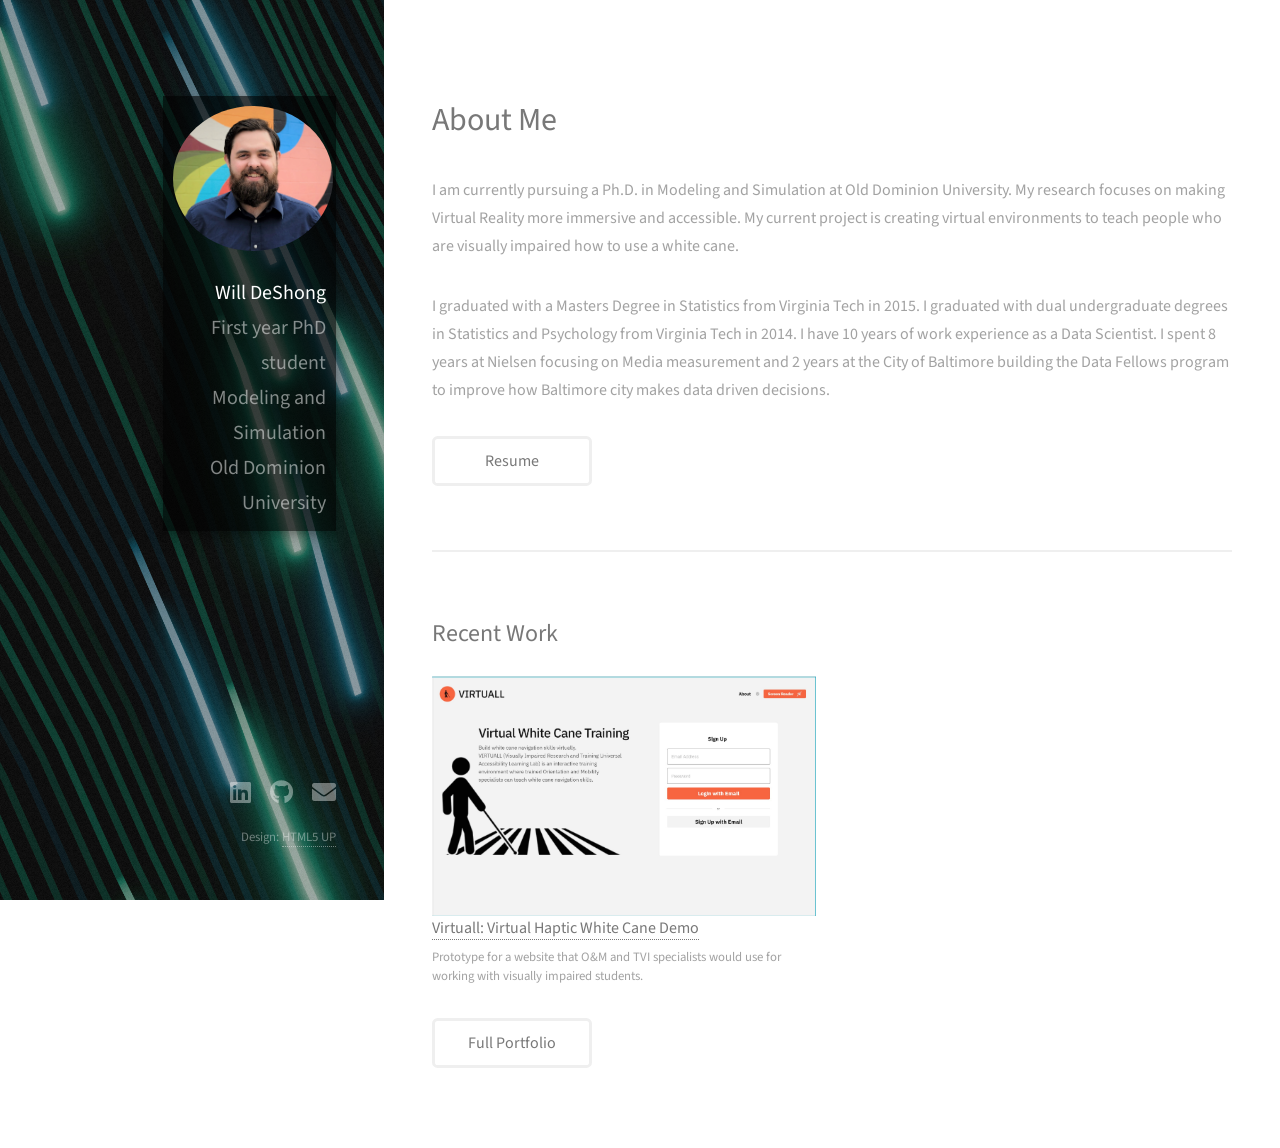
==== commit 3934d57f: "Added the virtuall prototype page" ====
--- a/index.html
+++ b/index.html
@@ -40,47 +40,22 @@
 					</section>
 
 				<!-- Two -->
-					<!-- 
+					
 						<section id="two">
 							<h2>Recent Work</h2>
 							<div class="row">
 								<article class="col-6 col-12-xsmall work-item">
-									<a href="images/fulls/01.jpg" class="image fit thumb"><img src="images/thumbs/01.jpg" alt="" /></a>
-									<h3>Magna sed consequat tempus</h3>
-									<p>Lorem ipsum dolor sit amet nisl sed nullam feugiat.</p>
+									<a href="virtuall.html" class="fit"><img src="images/thumbs/virtuall_webpage.jpg" alt="" style="width:100%; display:block;" /></a>
+									<h3><a href="virtuall.html">Virtuall: Virtual Haptic White Cane Demo</a></h3>
+									<p>Prototype for a website that O&M and TVI specialists would use for working with visually impaired students.</p>
 								</article>
-								<article class="col-6 col-12-xsmall work-item">
-									<a href="images/fulls/02.jpg" class="image fit thumb"><img src="images/thumbs/02.jpg" alt="" /></a>
-									<h3>Ultricies lacinia interdum</h3>
-									<p>Lorem ipsum dolor sit amet nisl sed nullam feugiat.</p>
-								</article>
-								<article class="col-6 col-12-xsmall work-item">
-									<a href="images/fulls/03.jpg" class="image fit thumb"><img src="images/thumbs/03.jpg" alt="" /></a>
-									<h3>Tortor metus commodo</h3>
-									<p>Lorem ipsum dolor sit amet nisl sed nullam feugiat.</p>
-								</article>
-								<article class="col-6 col-12-xsmall work-item">
-									<a href="images/fulls/04.jpg" class="image fit thumb"><img src="images/thumbs/04.jpg" alt="" /></a>
-									<h3>Quam neque phasellus</h3>
-									<p>Lorem ipsum dolor sit amet nisl sed nullam feugiat.</p>
-								</article>
-								<article class="col-6 col-12-xsmall work-item">
-									<a href="images/fulls/05.jpg" class="image fit thumb"><img src="images/thumbs/05.jpg" alt="" /></a>
-									<h3>Nunc enim commodo aliquet</h3>
-									<p>Lorem ipsum dolor sit amet nisl sed nullam feugiat.</p>
-								</article>
-								<article class="col-6 col-12-xsmall work-item">
-									<a href="images/fulls/06.jpg" class="image fit thumb"><img src="images/thumbs/06.jpg" alt="" /></a>
-									<h3>Risus ornare lacinia</h3>
-									<p>Lorem ipsum dolor sit amet nisl sed nullam feugiat.</p>
-								</article>
 							</div>
 							<ul class="actions">
 								<li><a href="#" class="button">Full Portfolio</a></li>
 							</ul>
 						</section>
 
-					-->
+					
 
 				<!-- Four -->
 				<!--
--- a/assets/css/main.css
+++ b/assets/css/main.css
@@ -2616,11 +2616,12 @@
 		}
 
 		#header > .inner {
-			-moz-flex-grow: 1;
+			/*-moz-flex-grow: 1;
 			-webkit-flex-grow: 1;
 			-ms-flex-grow: 1;
 			flex-grow: 1;
-			margin: 0 0 2em 0;
+			*/
+			/*margin: 0 0 2em 0;*/
 			/* Add a background color so the text is readable */
 			background-color: #0000009e; 
 			/* Add some padding for space around the text inside the box */
@@ -2631,7 +2632,7 @@
 				0 4px 8px 0 rgba(0, 0, 0, 0.2), 
 				0 6px 20px 0 rgba(0, 0, 0, 0.19);
 			/* Ensure the box only takes up the necessary width */
-			display: inline-block;
+			display: block;
 		}
 
 		#header > .shaded-text-container {
@@ -3031,7 +3032,7 @@
 				}
 
 					#header h1 br {
-						display: none;
+						display: block;
 					}
 
 				#header > .inner {
@@ -3066,7 +3067,7 @@
 		/* Basic */
 
 			h1 br, h2 br, h3 br, h4 br, h5 br, h6 br {
-				display: none;
+				display: block;
 			}
 
 		/* List */
@@ -3095,7 +3096,7 @@
 				}
 
 					#header h1 br {
-						display: inline;
+						display: block;
 					}
 
 		/* Footer */
@@ -3183,6 +3184,9 @@
 
 			#header {
 				padding: 2.25em 1.5em;
+				margin-left: auto; /* Centers the block horizontally */
+    			margin-right: auto;
+				position: relative;
 			}
 
 				#header h1 {
@@ -3227,10 +3231,13 @@
 
 			#header {
 				padding: 4.5em 1.5em;
+				margin-left: auto; /* Centers the block horizontally */
+    			margin-right: auto;
+				position: relative;
 			}
 
 				#header h1 br {
-					display: none;
+					display: block;
 				}
 
 		/* Footer */
